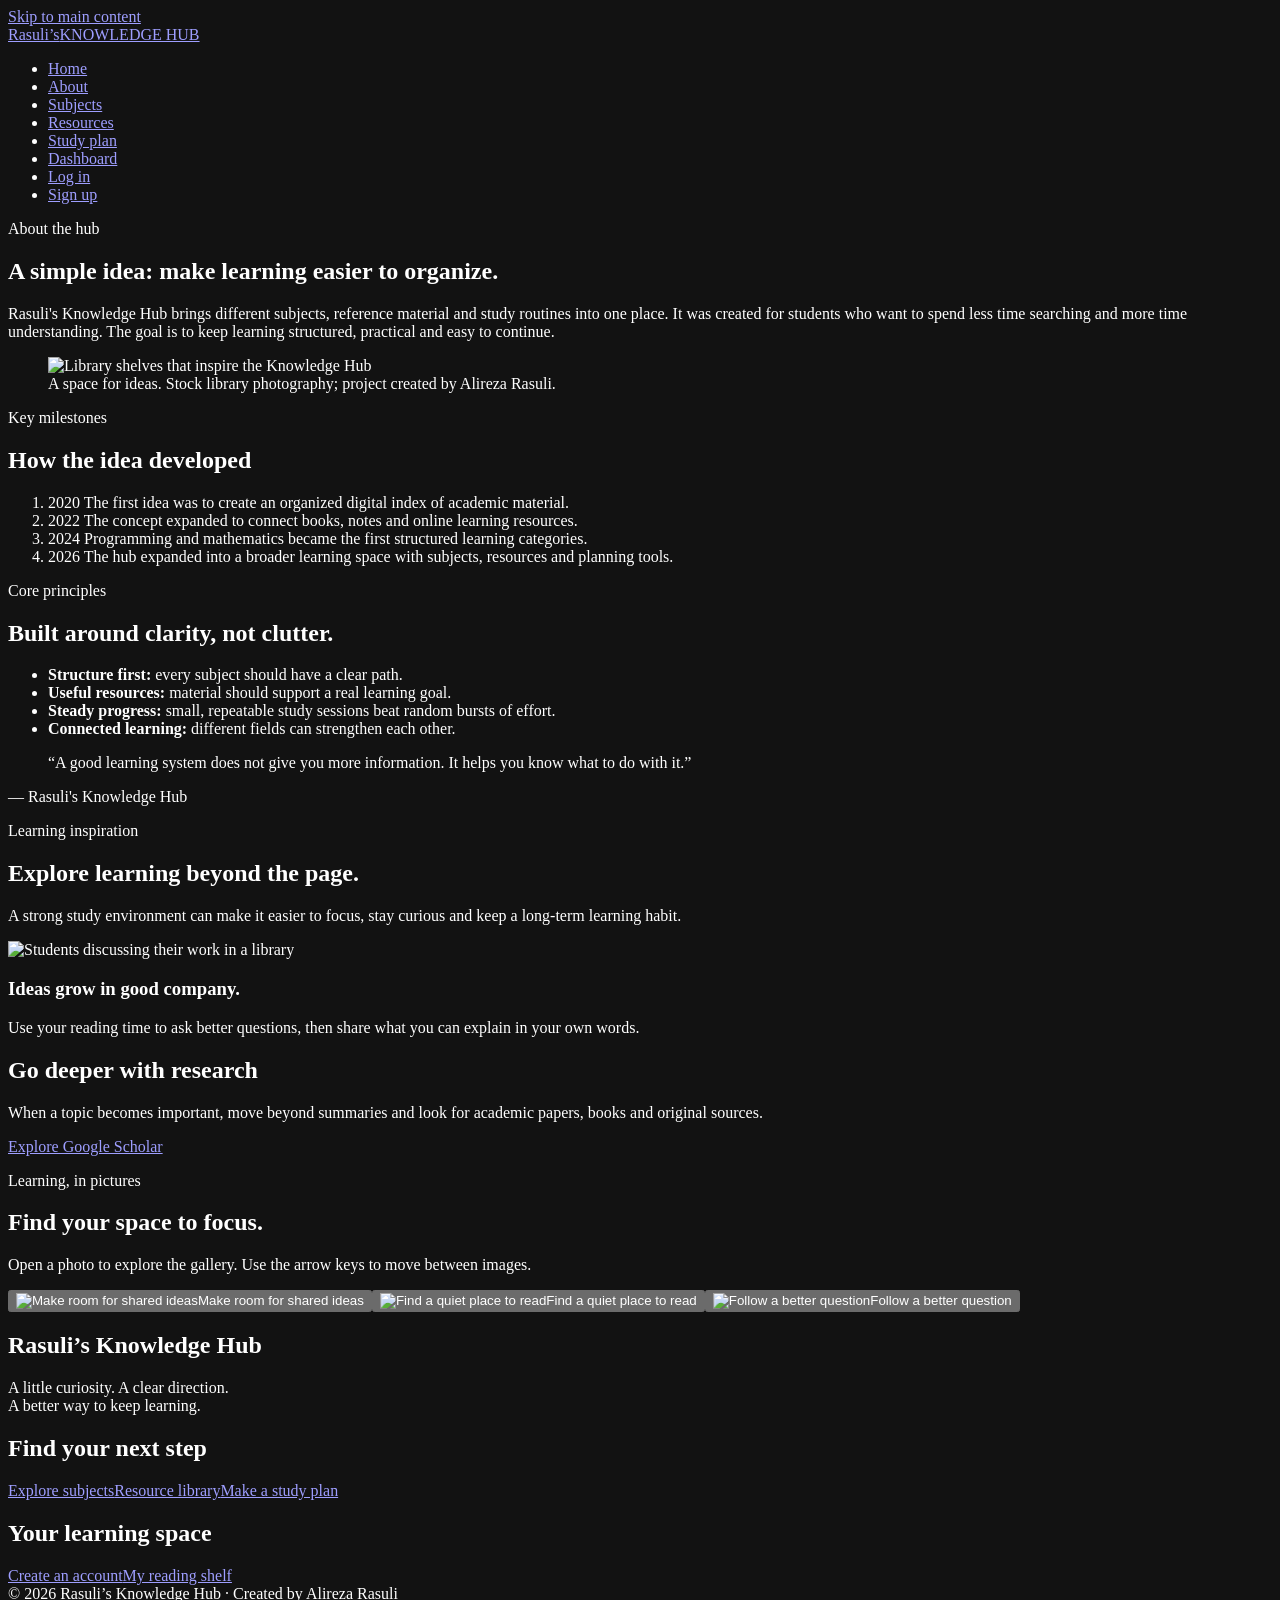
==== about.html @ aab3cb0a "updated for endterm" ====
<!doctype html>

<html lang="en">
  <head>
    <meta charset="utf-8" />
    <meta content="width=device-width, initial-scale=1.0" name="viewport" />
    <meta
      content="Learn the purpose, story and principles behind Rasuli's Knowledge Hub."
      name="description"
    />
    <title>Rasuli's Knowledge Hub | About</title>

    <link href="vendor/bootstrap.min.css" rel="stylesheet" />
    <link href="css/style.css" rel="stylesheet" />
    <link
      id="hub-favicon"
      rel="icon"
      type="image/x-icon"
      href="[data-uri]"
    />
    <link href="css/endterm.css" rel="stylesheet" />
    <meta name="theme-color" content="#090a0b" />
    <meta name="color-scheme" content="dark" />
    <link rel="preconnect" href="https://images.pexels.com" />
    <link rel="preconnect" href="https://images.unsplash.com" />
    <link rel="stylesheet" href="css/midnight.css" />
    <link rel="stylesheet" href="css/motion.css" />
    <link rel="stylesheet" href="css/cinematic.css" />
  </head>
  <body data-page="about">
    <a class="skip-link" href="#main-content"> Skip to main content </a>
    <header class="site-header flat-header">
      <nav class="site-nav flat-nav" aria-label="Main navigation">
        <div class="container">
          <div class="brand-row">
            <a class="navbar-brand" href="index.html"
              ><span class="brand-mark" aria-hidden="true"></span
              ><span class="brand-copy"
                >Rasuli’s<span>KNOWLEDGE HUB</span></span
              ></a
            ><button
              class="flat-signout"
              type="button"
              data-logout
              data-member-only
              hidden
            >
              Sign out
            </button>
          </div>
          <ul class="page-nav" id="mainNav">
            <li><a class="page-nav-link" href="index.html">Home</a></li>
            <li>
              <a
                class="page-nav-link active"
                href="about.html"
                aria-current="page"
                >About</a
              >
            </li>
            <li><a class="page-nav-link" href="subjects.html">Subjects</a></li>
            <li>
              <a class="page-nav-link" href="resources.html">Resources</a>
            </li>
            <li>
              <a class="page-nav-link" href="study-plan.html">Study plan</a>
            </li>
            <li>
              <a class="page-nav-link" href="dashboard.html">Dashboard</a>
            </li>
            <li><a class="page-nav-link" href="login.html">Log in</a></li>
            <li>
              <a class="page-nav-link page-nav-signup" href="contact.html"
                >Sign up</a
              >
            </li>
          </ul>
        </div>
      </nav>
    </header>
    <div class="storage-warning" id="storage-warning" role="status" hidden>
      <div class="container" data-storage-message></div>
    </div>
    <noscript
      ><div class="storage-warning">
        Enable JavaScript to use accounts, filters and the planner. The original
        pages remain available below.
      </div></noscript
    >
    <main class="page-shell" id="main-content">
      <section class="page-hero about-hero">
        <div class="container">
          <p class="eyebrow">About the hub</p>
          <h1>A simple idea: make learning easier to organize.</h1>
          <p>
            Rasuli's Knowledge Hub brings different subjects, reference material
            and study routines into one place. It was created for students who
            want to spend less time searching and more time understanding. The
            goal is to keep learning structured, practical and easy to continue.
          </p>
        </div>
      </section>
      <section class="section-pad">
        <div class="container">
          <div class="row g-5 align-items-start">
            <div class="col-12 col-lg-6">
              <figure class="founder-figure">
                <img
                  alt="Library shelves that inspire the Knowledge Hub"
                  decoding="async"
                  loading="lazy"
                  src="https://images.unsplash.com/photo-1507842217343-583bb7270b66?auto=format&amp;fit=crop&amp;w=1600&amp;q=85"
                />
                <figcaption>
                  A space for ideas. Stock library photography; project created
                  by Alireza Rasuli.
                </figcaption>
              </figure>
            </div>
            <div class="col-12 col-lg-6">
              <p class="eyebrow">Key milestones</p>
              <h2>How the idea developed</h2>
              <ol class="timeline-list">
                <li>
                  <span class="timeline-year"> 2020 </span>
                  <span>
                    The first idea was to create an organized digital index of
                    academic material.
                  </span>
                </li>
                <li>
                  <span class="timeline-year"> 2022 </span>
                  <span>
                    The concept expanded to connect books, notes and online
                    learning resources.
                  </span>
                </li>
                <li>
                  <span class="timeline-year"> 2024 </span>
                  <span>
                    Programming and mathematics became the first structured
                    learning categories.
                  </span>
                </li>
                <li>
                  <span class="timeline-year"> 2026 </span>
                  <span>
                    The hub expanded into a broader learning space with
                    subjects, resources and planning tools.
                  </span>
                </li>
              </ol>
            </div>
          </div>
        </div>
      </section>
      <section class="section-pad-sm">
        <div class="container">
          <div class="row g-4">
            <div class="col-12 col-lg-5">
              <p class="eyebrow">Core principles</p>
              <h2>Built around clarity, not clutter.</h2>
              <ul class="mini-list">
                <li>
                  <strong>Structure first:</strong>
                  every subject should have a clear path.
                </li>
                <li>
                  <strong>Useful resources:</strong>
                  material should support a real learning goal.
                </li>
                <li>
                  <strong>Steady progress:</strong>
                  small, repeatable study sessions beat random bursts of effort.
                </li>
                <li>
                  <strong>Connected learning:</strong>
                  different fields can strengthen each other.
                </li>
              </ul>
            </div>
            <div class="col-12 col-lg-7">
              <blockquote class="quote-panel">
                “A good learning system does not give you more information. It
                helps you know what to do with it.”
              </blockquote>
              <p class="quote-source">— Rasuli's Knowledge Hub</p>
            </div>
          </div>
        </div>
      </section>
      <section class="section-pad">
        <div class="container">
          <div class="row g-4 align-items-start">
            <div class="col-12 col-lg-7">
              <p class="eyebrow">Learning inspiration</p>
              <h2>Explore learning beyond the page.</h2>
              <p class="section-lead">
                A strong study environment can make it easier to focus, stay
                curious and keep a long-term learning habit.
              </p>
              <div class="photo-story">
                <img
                  alt="Students discussing their work in a library"
                  decoding="async"
                  loading="lazy"
                  src="https://images.pexels.com/photos/7777691/pexels-photo-7777691.jpeg?auto=compress&amp;cs=tinysrgb&amp;w=1400"
                />
                <h3>Ideas grow in good company.</h3>
                <p class="muted-text mb-0">
                  Use your reading time to ask better questions, then share what
                  you can explain in your own words.
                </p>
              </div>
            </div>
            <div class="col-12 col-lg-5">
              <article class="surface-card p-4">
                <h2 class="h4">Go deeper with research</h2>
                <p class="muted-text">
                  When a topic becomes important, move beyond summaries and look
                  for academic papers, books and original sources.
                </p>
                <a
                  class="btn btn-outline-mint"
                  href="https://scholar.google.com/"
                  rel="noopener noreferrer"
                  target="_blank"
                >
                  Explore Google Scholar
                </a>
              </article>
            </div>
          </div>
        </div>
      </section>
      <section class="section-pad-sm">
        <div class="container">
          <p class="eyebrow">Learning, in pictures</p>
          <h2>Find your space to focus.</h2>
          <p class="section-lead">
            Open a photo to explore the gallery. Use the arrow keys to move
            between images.
          </p>
          <div class="photo-gallery">
            <button
              aria-label="Enlarge photograph: Make room for shared ideas"
              class="gallery-tile"
              data-gallery-caption="Make room for shared ideas"
              data-gallery-src="https://images.pexels.com/photos/7777691/pexels-photo-7777691.jpeg?auto=compress&amp;cs=tinysrgb&amp;w=1400"
              type="button"
            >
              <img
                alt="Make room for shared ideas"
                decoding="async"
                loading="lazy"
                src="https://images.pexels.com/photos/7777691/pexels-photo-7777691.jpeg?auto=compress&amp;cs=tinysrgb&amp;w=1400"
              /><span>Make room for shared ideas</span></button
            ><button
              aria-label="Enlarge photograph: Find a quiet place to read"
              class="gallery-tile"
              data-gallery-caption="Find a quiet place to read"
              data-gallery-src="https://images.unsplash.com/photo-1507842217343-583bb7270b66?auto=format&amp;fit=crop&amp;w=1600&amp;q=85"
              type="button"
            >
              <img
                alt="Find a quiet place to read"
                decoding="async"
                loading="lazy"
                src="https://images.unsplash.com/photo-1507842217343-583bb7270b66?auto=format&amp;fit=crop&amp;w=1600&amp;q=85"
              /><span>Find a quiet place to read</span></button
            ><button
              aria-label="Enlarge photograph: Follow a better question"
              class="gallery-tile"
              data-gallery-caption="Follow a better question"
              data-gallery-src="https://images.pexels.com/photos/8199762/pexels-photo-8199762.jpeg?auto=compress&amp;cs=tinysrgb&amp;w=1400"
              type="button"
            >
              <img
                alt="Follow a better question"
                decoding="async"
                loading="lazy"
                src="https://images.pexels.com/photos/8199762/pexels-photo-8199762.jpeg?auto=compress&amp;cs=tinysrgb&amp;w=1400"
              /><span>Follow a better question</span>
            </button>
          </div>
          <dialog
            aria-label="Learning environment photo gallery"
            class="gallery-dialog"
            id="gallery-dialog"
          >
            <div class="dialog-close">
              <button class="icon-button" data-close-dialog="" type="button">
                Close gallery ×
              </button>
            </div>
            <figure>
              <img
                alt="Library interior"
                decoding="async"
                loading="lazy"
                src="https://images.unsplash.com/photo-1507842217343-583bb7270b66?auto=format&amp;fit=crop&amp;w=1600&amp;q=85"
              />
              <figcaption></figcaption>
            </figure>
            <div class="gallery-controls">
              <button
                class="btn btn-outline-mint btn-sm"
                data-gallery-prev=""
                type="button"
              >
                ← Previous</button
              ><button
                class="btn btn-outline-mint btn-sm"
                data-gallery-next=""
                type="button"
              >
                Next →
              </button>
            </div>
          </dialog>
        </div>
      </section>
    </main>
    <footer class="site-footer">
      <div class="container footer-grid">
        <div>
          <h2>Rasuli’s Knowledge Hub</h2>
          <p class="muted-text">
            A little curiosity. A clear direction.<br />A better way to keep
            learning.
          </p>
        </div>
        <div>
          <h2 class="h5">Find your next step</h2>
          <div class="footer-links">
            <a href="subjects.html">Explore subjects</a
            ><a href="resources.html">Resource library</a
            ><a href="study-plan.html">Make a study plan</a>
          </div>
        </div>
        <div>
          <h2 class="h5">Your learning space</h2>
          <div class="footer-links">
            <a href="contact.html">Create an account</a
            ><a href="dashboard.html">My reading shelf</a>
          </div>
        </div>
      </div>
      <div class="container footer-bottom">
        <span>© 2026 Rasuli’s Knowledge Hub · Created by Alireza Rasuli</span>
      </div>
    </footer>

    <div
      aria-live="polite"
      class="toast-message"
      id="toast-message"
      role="status"
    ></div>
    <button
      aria-label="Back to top"
      class="back-top"
      data-back-top=""
      hidden=""
      type="button"
    >
      ↑
    </button>
    <script defer="" src="vendor/jquery.min.js"></script>
    <script defer src="js/photos.js"></script>
    <script defer src="js/data.js"></script>
    <script defer="" src="js/store.js"></script>
    <script defer="" src="js/common.js"></script>
    <script defer src="js/table-model.js"></script>
    <script defer src="js/tables.js"></script>
    <script defer src="js/midnight.js"></script>
    <script defer src="js/motion.js"></script>
    <script defer src="js/cinematic.js"></script>
  </body>
</html>
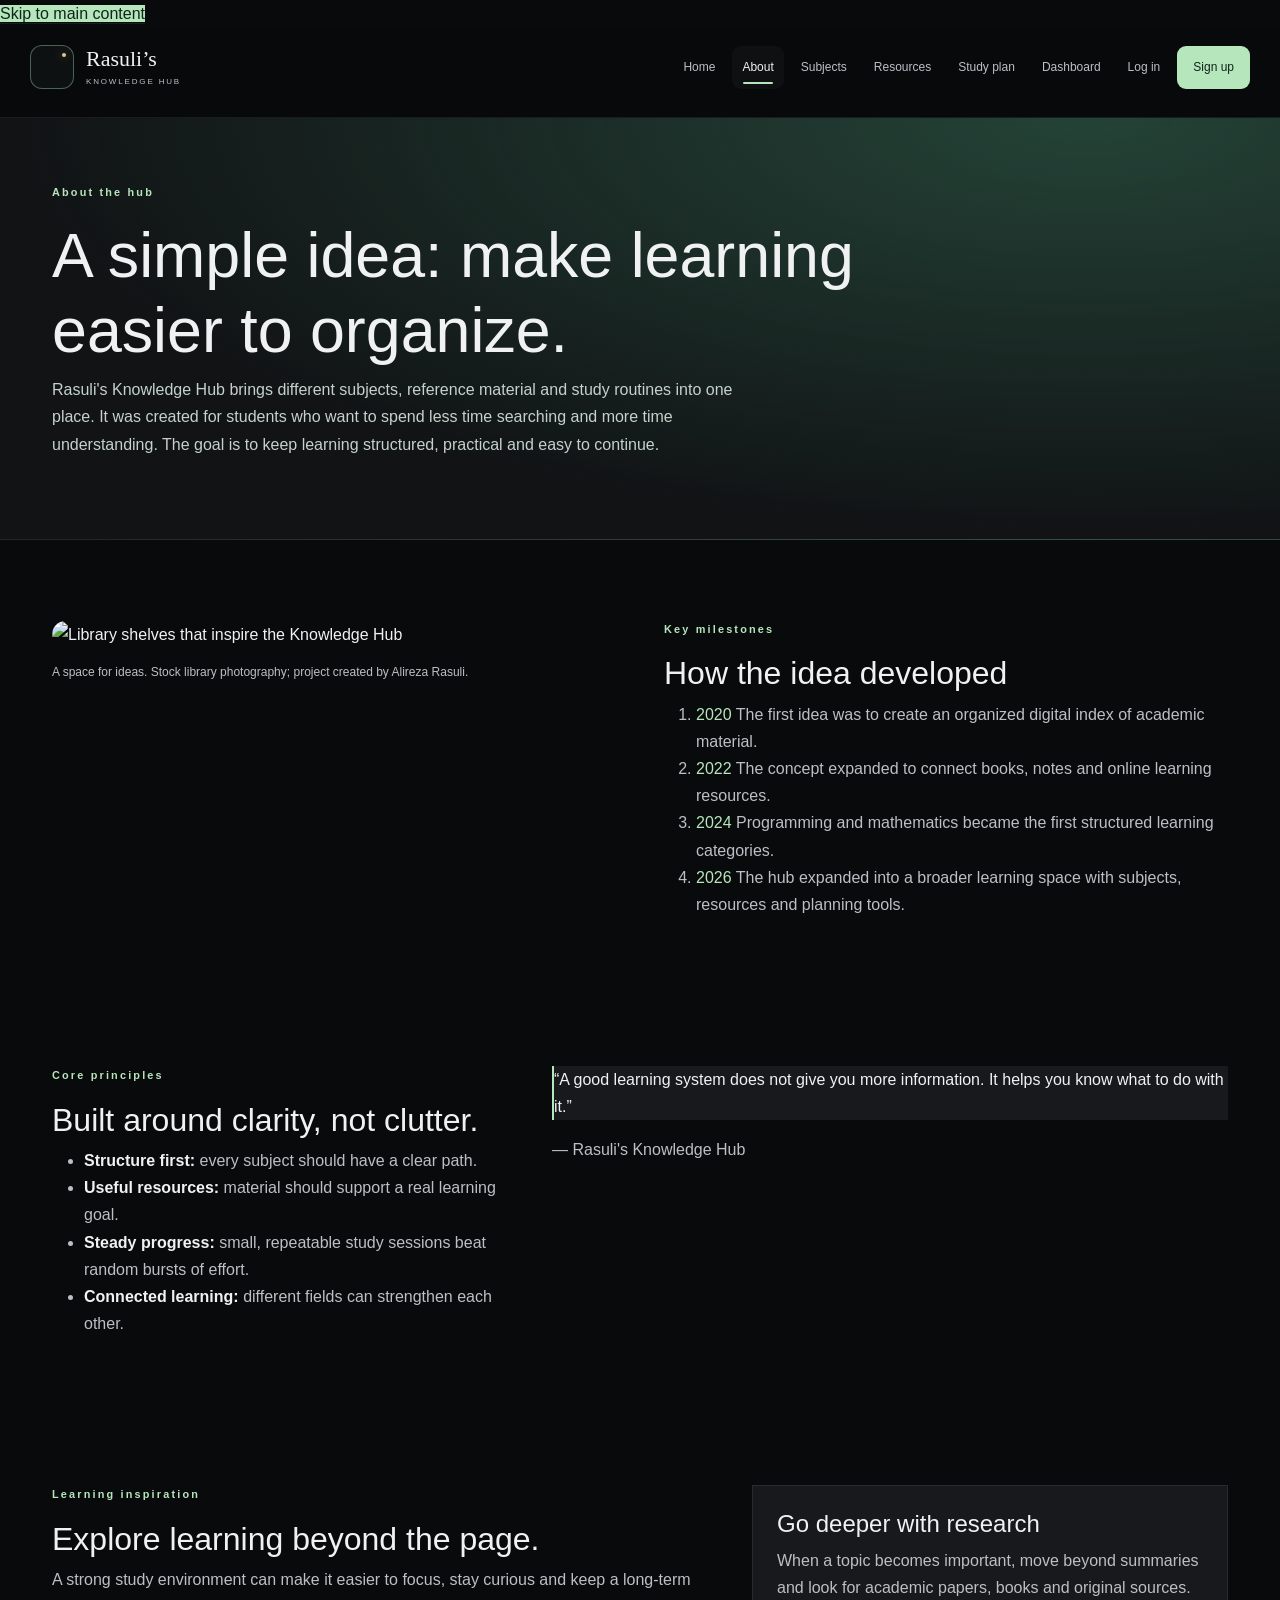
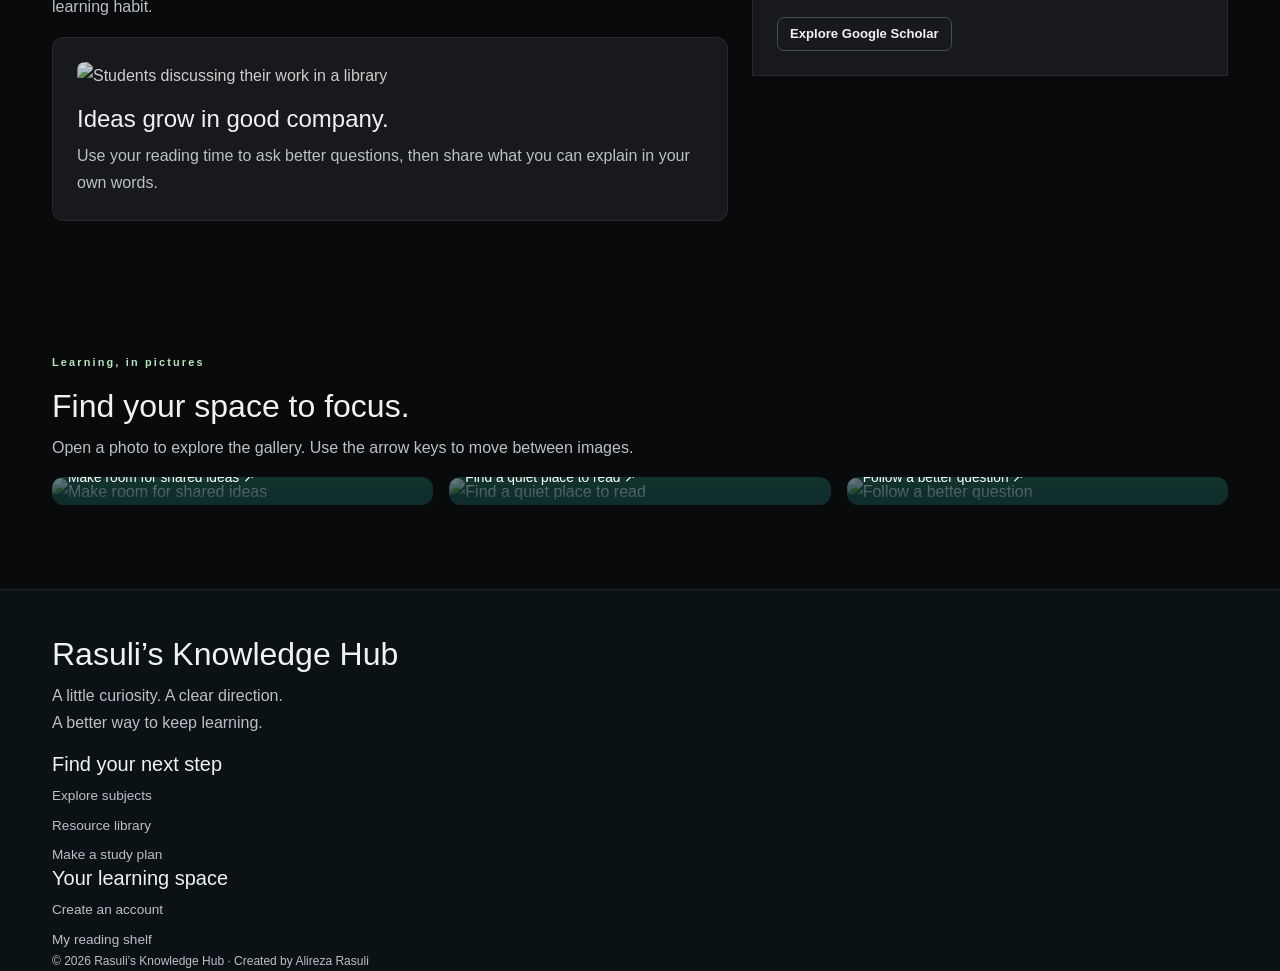
==== commit 98fb1199: "brought some changes" ====
--- a/about.html
+++ b/about.html
@@ -16,7 +16,7 @@
       id="hub-favicon"
       rel="icon"
       type="image/x-icon"
-      href="[data-uri]"
+      href="images/favicon.ico"
     />
     <link href="css/endterm.css" rel="stylesheet" />
     <meta name="theme-color" content="#090a0b" />
--- a/css/endterm.css
+++ b/css/endterm.css
@@ -0,0 +1,1514 @@
+/* Endterm additions. The original page structure and stylesheet remain intact. */
+
+:root {
+  --bg-main: #f5f2e9;
+  --surface: #fffdf7;
+  --surface-light: #e9eee3;
+  --text-main: #173e33;
+  --text-soft: #496358;
+  --mint: #176b5b;
+  --gold: #edc772;
+  --danger: #a32f34;
+  --shadow: 0 18px 50px #12372f14;
+}
+
+body {
+  overflow-x: visible;
+  background: var(--bg-main);
+}
+
+[hidden] {
+  display: none !important;
+}
+
+:focus-visible {
+  outline: 3px solid #ae6e17 !important;
+  outline-offset: 4px !important;
+}
+
+button,
+a,
+input,
+textarea,
+select {
+  touch-action: manipulation;
+}
+
+button {
+  cursor: pointer;
+}
+button:disabled {
+  cursor: not-allowed;
+  opacity: 0.55;
+}
+
+section[id] {
+  scroll-margin-top: 110px;
+}
+.site-header {
+  background: #12372ff5;
+  backdrop-filter: blur(18px);
+  transition: box-shadow 0.25s;
+}
+.site-header.has-scrolled {
+  box-shadow: 0 5px 24px #0002;
+}
+.site-nav {
+  min-height: 82px;
+}
+.navbar-brand {
+  font-size: 1.04rem;
+  max-width: 270px;
+  flex-shrink: 0;
+}
+.navbar-brand .brand-copy {
+  max-width: 195px;
+}
+.brand-mark {
+  border-radius: 12px 4px 12px 4px;
+  flex-shrink: 0;
+}
+.site-nav .nav-link {
+  position: relative;
+  border: 0 !important;
+  font-size: 0.83rem;
+  padding: 0.65rem 0.65rem !important;
+  background: none !important;
+}
+.site-nav .nav-link::after {
+  content: "";
+  position: absolute;
+  left: 0.65rem;
+  right: 0.65rem;
+  bottom: 3px;
+  height: 2px;
+  background: var(--gold);
+  transform: scaleX(0);
+  transform-origin: left;
+  transition: transform 0.25s;
+}
+.site-nav .nav-link:hover::after,
+.site-nav .nav-link.active::after {
+  transform: scaleX(1);
+}
+.site-nav .nav-link.active {
+  color: var(--gold) !important;
+}
+.nav-account {
+  margin-left: 0.5rem;
+  display: flex;
+  align-items: center;
+  gap: 0.4rem;
+}
+.nav-account .btn {
+  min-height: 38px;
+  padding: 0.45rem 0.8rem;
+  font-size: 0.8rem;
+  white-space: nowrap;
+}
+.nav-account .btn-mint {
+  background: var(--gold);
+  color: #173e33;
+  border-color: var(--gold);
+}
+.navbar-toggler-icon {
+  filter: none;
+}
+.btn {
+  transition:
+    transform 0.2s,
+    background-color 0.2s,
+    box-shadow 0.2s;
+}
+.btn:hover {
+  transform: translateY(-2px);
+  box-shadow: 0 5px 15px #143b2d1a;
+}
+.btn-mint {
+  background: #176b5b;
+  color: #fff;
+  border: 1px solid #176b5b;
+}
+.btn-mint:hover {
+  background: #104f43;
+  color: #fff;
+}
+.btn-outline-mint {
+  border: 1px solid #176b5b;
+  color: #176b5b;
+  background: transparent;
+}
+.btn-outline-mint:hover {
+  background: #e3ece4;
+  color: #12372f;
+}
+.btn-soft-danger {
+  background: #faeded;
+  border: 1px solid #e8c2c2;
+  color: var(--danger);
+}
+.btn-sm {
+  min-height: 38px;
+  padding: 0.4rem 0.75rem;
+}
+.text-link {
+  font-weight: 700;
+  color: #176b5b;
+  text-underline-offset: 4px;
+}
+.section-pad {
+  padding: 5rem 0;
+}
+.section-pad-sm {
+  padding: 3.6rem 0;
+}
+.hero-section {
+  padding: 4.8rem 0 4rem;
+  background:
+    linear-gradient(100deg, #edf0e4ee, #edf0e4f7),
+    url("https://images.unsplash.com/photo-1507842217343-583bb7270b66?auto=format&fit=crop&w=1600&q=85")
+      center/cover;
+  border-bottom: 0;
+}
+.hero-section h1 {
+  font-size: clamp(2.8rem, 4.7vw, 4.6rem);
+  line-height: 1.04;
+  max-width: 600px;
+}
+.hero-copy {
+  font-size: 1rem;
+}
+.hero-actions {
+  gap: 0.7rem;
+}
+.stat-strip {
+  border-top: 1px solid #12372f22;
+  margin-top: 2rem;
+  padding-top: 1.3rem;
+}
+.stat-pill {
+  background: transparent !important;
+  border: 0 !important;
+  box-shadow: none !important;
+  padding: 0 0.8rem 0 0 !important;
+}
+.stat-pill strong {
+  font-family: Georgia, serif;
+  font-size: 2rem;
+}
+.stat-pill span {
+  font-size: 0.78rem;
+}
+.knowledge-orbit {
+  min-height: 510px;
+  display: flex;
+  align-items: flex-end;
+  padding: 1.3rem;
+  border-radius: 130px 16px 16px 16px;
+  background:
+    linear-gradient(0deg, #102f2ed9, transparent 75%),
+    url("https://images.pexels.com/photos/7777691/pexels-photo-7777691.jpeg?auto=compress&cs=tinysrgb&w=1400")
+      center/cover;
+  box-shadow: var(--shadow);
+  position: relative;
+}
+.photo-caption {
+  position: absolute;
+  top: 26px;
+  right: 20px;
+  background: #fff8e9ed;
+  padding: 0.65rem 1rem;
+  color: #173e33;
+  border-radius: 4px;
+  font-size: 0.75rem;
+  letter-spacing: 0.04em;
+  box-shadow: 0 3px 20px #0002;
+}
+.orbit-grid {
+  width: 100%;
+  gap: 0.5rem;
+  grid-template-columns: repeat(3, minmax(0, 1fr));
+}
+.orbit-node,
+.orbit-core {
+  min-height: 66px;
+  padding: 0.6rem 0.25rem;
+  border-radius: 8px;
+  text-decoration: none;
+  font-size: 0.72rem;
+  box-shadow: none;
+}
+.orbit-node {
+  background: #ffffffe8;
+  backdrop-filter: blur(8px);
+  border-color: transparent;
+}
+.orbit-core {
+  font-size: 1rem;
+}
+.orbit-label {
+  font-size: 0.6rem;
+}
+.page-hero {
+  padding: 4.8rem 0 3.6rem;
+  background:
+    linear-gradient(90deg, #12372ff0 0%, #12372fcc 52%, #12372f45),
+    var(
+        --hero-image,
+        url("https://images.unsplash.com/photo-1507842217343-583bb7270b66?auto=format&fit=crop&w=1600&q=85")
+      )
+      center/cover;
+  border-bottom: 3px solid var(--gold);
+  color: #fff;
+}
+.page-hero h1 {
+  color: #fff;
+  font-size: clamp(2.4rem, 4.7vw, 4.2rem);
+  max-width: 850px;
+}
+.page-hero p {
+  color: #eef2e9;
+  max-width: 700px;
+}
+.page-hero .eyebrow {
+  color: var(--gold);
+}
+.page-hero .eyebrow::before {
+  background: var(--gold);
+}
+.page-hero .section-lead {
+  color: #e4eae2;
+}
+.page-hero .btn-outline-mint {
+  color: #fff;
+  border-color: #fff8;
+}
+.feature-card {
+  overflow: hidden;
+  box-shadow: none;
+}
+.feature-photo {
+  width: calc(100% + 3rem);
+  max-width: none;
+  margin: -1.5rem -1.5rem 1.5rem;
+  height: 175px;
+  object-fit: cover;
+}
+.feature-number {
+  font-size: 0.75rem;
+  background: #e5ecdf;
+  color: #176b5b;
+}
+.image-panel img {
+  height: 420px;
+  min-height: 0;
+}
+.surface-card {
+  background: #fffdf7;
+  border: 1px solid #dce2d5;
+}
+.manual-pathways {
+  padding: 3.5rem 0 4.5rem;
+}
+.pathway-card {
+  background: #fffdf7;
+  padding: 0;
+  overflow: hidden;
+}
+.pathway-photo {
+  width: 100%;
+  height: 180px;
+  object-fit: cover;
+  transition: transform 0.5s;
+}
+.pathway-card:hover .pathway-photo {
+  transform: scale(1.035);
+}
+.pathway-body {
+  padding: 1.4rem;
+}
+.pathway-icon {
+  width: 30px;
+  height: 30px;
+  font-size: 0.7rem;
+  margin-bottom: 0.75rem;
+}
+.pathway-footer {
+  margin-top: 1.2rem;
+  display: flex;
+  gap: 0.65rem;
+  flex-wrap: wrap;
+}
+.pathway-footer .btn {
+  font-size: 0.78rem;
+  padding: 0.5rem 0.7rem;
+  min-height: 40px;
+}
+.pathway-steps {
+  padding-top: 1rem;
+  font-size: 0.88rem;
+}
+.pathway-steps ol {
+  padding-left: 1.2rem;
+  margin: 0;
+}
+.pathway-steps li + li {
+  margin-top: 0.5rem;
+}
+.subject-search-row {
+  margin: 1.5rem 0;
+  display: flex;
+  gap: 1rem;
+  align-items: end;
+  flex-wrap: wrap;
+}
+.subject-search-row label {
+  color: #eef3e7;
+}
+.subject-search-row .form-field {
+  flex: 1;
+  max-width: 540px;
+}
+.subject-search-row .form-control {
+  background: #fffdf7;
+}
+.section-heading-row {
+  display: flex;
+  justify-content: space-between;
+  align-items: end;
+  gap: 1.5rem;
+  margin-bottom: 1.75rem;
+}
+.section-heading-row h2 {
+  margin-bottom: 0.25rem;
+}
+.section-heading-row p {
+  margin-bottom: 0;
+}
+.section-heading-row .text-link {
+  white-space: nowrap;
+}
+.resource-toolbar {
+  padding: 1.5rem;
+  background: #fffdf7;
+  border: 1px solid #d7dfd1;
+  border-radius: 16px;
+  margin-bottom: 1.4rem;
+}
+.filter-grid {
+  display: grid;
+  grid-template-columns: 2fr 1fr 1fr 1fr;
+  gap: 1rem;
+}
+.form-field label,
+.filter-grid label {
+  font-size: 0.85rem;
+  font-weight: 700;
+}
+.form-control,
+.form-select {
+  border: 1px solid #bac9bc;
+  border-radius: 9px;
+  background: #fffefb;
+  color: #173e33;
+  min-height: 46px;
+  box-shadow: none;
+  max-width: 100%;
+  font-size: 0.95rem;
+}
+.form-control:focus,
+.form-select:focus {
+  border-color: #176b5b;
+  box-shadow: 0 0 0 3px #176b5b1a;
+  background: #fffefb;
+  color: #173e33;
+}
+.filter-bottom {
+  display: flex;
+  align-items: center;
+  justify-content: space-between;
+  flex-wrap: wrap;
+  gap: 1rem;
+  padding-top: 1.1rem;
+}
+.filter-bottom label {
+  display: flex;
+  align-items: center;
+  gap: 0.55rem;
+}
+.filter-summary {
+  display: flex;
+  justify-content: space-between;
+  flex-wrap: wrap;
+  gap: 0.5rem;
+  margin: 1.3rem 0;
+  color: #496358;
+  font-size: 0.86rem;
+}
+.resource-grid {
+  display: grid;
+  grid-template-columns: repeat(3, minmax(0, 1fr));
+  gap: 1.4rem;
+}
+.library-card {
+  background: #fffdf7;
+  border: 1px solid #dce2d5;
+  border-radius: 15px;
+  overflow: hidden;
+  display: flex;
+  flex-direction: column;
+  transition:
+    transform 0.25s,
+    box-shadow 0.25s;
+}
+.library-card:hover {
+  transform: translateY(-5px);
+  box-shadow: var(--shadow);
+}
+.resource-photo {
+  width: 100%;
+  height: 180px;
+  object-fit: cover;
+}
+.library-card-body {
+  padding: 1.3rem;
+  display: flex;
+  flex-direction: column;
+  flex: 1;
+}
+.card-meta {
+  display: flex;
+  align-items: center;
+  justify-content: space-between;
+  gap: 0.5rem;
+  margin-bottom: 1rem;
+  flex-wrap: wrap;
+}
+.pill {
+  font-size: 0.63rem;
+  letter-spacing: 0.04em;
+  font-weight: 800;
+  text-transform: uppercase;
+  background: #e8eee2;
+  color: #176b5b;
+  border-radius: 5px;
+  padding: 0.3rem 0.45rem;
+}
+.reading-time {
+  font-size: 0.7rem;
+  color: #496358;
+}
+.library-card h3 {
+  font-size: 1.55rem;
+  line-height: 1.15;
+  letter-spacing: -0.025em;
+  margin-bottom: 0.45rem;
+}
+.resource-author {
+  font-size: 0.78rem;
+  color: #496358;
+  line-height: 1.5;
+  min-height: 1.5em;
+}
+.library-card .muted-text {
+  font-size: 0.87rem;
+  line-height: 1.65;
+}
+.resource-labels {
+  display: flex;
+  gap: 0.6rem;
+  color: #496358;
+  font-size: 0.72rem;
+  margin-top: auto;
+  padding-bottom: 1rem;
+}
+.resource-labels span + span::before {
+  content: "·";
+  padding-right: 0.6rem;
+}
+.card-actions {
+  border-top: 1px solid #dce2d5;
+  display: flex;
+  align-items: center;
+  justify-content: space-between;
+  gap: 0.6rem;
+  padding-top: 1rem;
+  font-size: 0.8rem;
+}
+.save-button {
+  background: none;
+  border: 1px solid #b3c4b7;
+  border-radius: 7px;
+  padding: 0.4rem 0.65rem;
+  color: #176b5b;
+  min-height: 38px;
+  font-weight: 700;
+}
+.save-button[aria-pressed="true"] {
+  background: #e5eddf;
+}
+.save-button:hover {
+  background: #dce9db;
+}
+.empty-state {
+  padding: 3rem 1.5rem;
+  border: 1px dashed #afc2b3;
+  border-radius: 14px;
+  text-align: center;
+  background: #f0f2e7;
+}
+.empty-state p {
+  max-width: 500px;
+  margin-inline: auto;
+  color: #496358;
+}
+.empty-state h3 {
+  font-size: 1.65rem;
+}
+.knowledge-table {
+  min-width: 610px;
+}
+.knowledge-table td {
+  font-size: 0.84rem;
+  overflow-wrap: anywhere;
+}
+.knowledge-table caption {
+  color: #496358;
+  padding: 0.85rem;
+}
+.knowledge-table thead th {
+  background: #173e33;
+  color: #fff;
+}
+.faq-toggle {
+  width: 100%;
+  border: 0;
+  background: #fffdf7;
+  padding: 1.3rem;
+  display: flex;
+  align-items: center;
+  justify-content: space-between;
+  text-align: left;
+  color: #173e33;
+  font-weight: 700;
+}
+.faq-toggle::after {
+  content: "+";
+  font:
+    1.5rem Georgia,
+    serif;
+  flex-shrink: 0;
+}
+.faq-toggle[aria-expanded="true"]::after {
+  content: "−";
+}
+.faq-panel {
+  padding: 0 1.3rem 1.3rem;
+  color: #496358;
+  background: #fffdf7;
+}
+.faq-item {
+  border: 1px solid #dce2d5;
+  border-radius: 10px;
+  overflow: hidden;
+  margin-bottom: 0.75rem;
+}
+.faq-item h3 {
+  margin: 0;
+  font-family: inherit;
+  font-size: 0.95rem;
+}
+.photo-gallery {
+  display: grid;
+  grid-template-columns: repeat(3, 1fr);
+  gap: 1rem;
+}
+.gallery-tile {
+  position: relative;
+  overflow: hidden;
+  border-radius: 12px;
+  border: 0;
+  padding: 0;
+  background: #173e33;
+  text-align: left;
+  color: #fff;
+}
+.gallery-tile img {
+  width: 100%;
+  height: 220px;
+  object-fit: cover;
+  transition: transform 0.4s;
+  opacity: 0.85;
+}
+.gallery-tile:hover img {
+  transform: scale(1.05);
+}
+.gallery-tile span {
+  position: absolute;
+  bottom: 0;
+  left: 0;
+  right: 0;
+  padding: 2rem 1rem 1rem;
+  background: linear-gradient(transparent, #0d2929d9);
+  font-size: 0.86rem;
+}
+.gallery-tile span::after {
+  content: " ↗";
+}
+.gallery-dialog {
+  max-width: min(1000px, 94vw);
+  padding: 1rem;
+  background: #fffdf7;
+}
+.gallery-dialog img {
+  max-height: 68vh;
+  width: 100%;
+  object-fit: contain;
+  background: #12372f;
+}
+.gallery-dialog figcaption {
+  padding: 0.75rem 0;
+  color: #496358;
+  font-size: 0.85rem;
+}
+.gallery-controls {
+  display: flex;
+  gap: 0.5rem;
+  justify-content: space-between;
+}
+.gallery-dialog figure {
+  margin: 0;
+}
+.membership-layout {
+  border: 1px solid #dce2d5;
+  background: #fffdf7;
+}
+.membership-intro {
+  background:
+    linear-gradient(0deg, #12372ffa 15%, #12372fd9 70%, #12372f8a),
+    url("https://images.pexels.com/photos/8199762/pexels-photo-8199762.jpeg?auto=compress&cs=tinysrgb&w=1400")
+      center/cover;
+  --text-main: #fff;
+  --text-soft: #e6eee2;
+  --mint: #edc772;
+}
+.membership-intro h1,
+.membership-benefits strong {
+  color: #fff;
+}
+.membership-intro::after {
+  display: none;
+}
+.membership-intro .benefit-icon {
+  background: #edc772;
+  color: #173e33;
+}
+.membership-kicker {
+  color: #edc772;
+}
+.membership-intro .membership-note {
+  color: #edf1e7;
+}
+.membership-benefits li {
+  background: #ffffff09;
+  border-color: #ffffff1f;
+}
+.membership-form-card {
+  padding: 2.5rem;
+}
+.membership-submit {
+  align-items: start;
+}
+.membership-form-grid {
+  gap: 1.1rem;
+}
+.form-field {
+  min-width: 0;
+}
+.full {
+  grid-column: 1/-1;
+}
+.password-tools {
+  display: flex;
+  justify-content: flex-end;
+}
+.password-toggle {
+  padding: 0.3rem 0;
+  background: none;
+  border: 0;
+  color: #176b5b;
+  text-decoration: underline;
+  font-size: 0.78rem;
+  min-height: 32px;
+}
+.field-error {
+  display: block;
+  font-size: 0.78rem;
+  color: #a32f34;
+  line-height: 1.45;
+  margin-top: 0.3rem;
+}
+.field-error:empty {
+  display: none;
+}
+.form-control.is-invalid {
+  border-color: #a32f34;
+  background-image: none;
+}
+.form-status {
+  display: none;
+  padding: 1rem 1.15rem;
+  border-radius: 9px;
+  margin-top: 1rem;
+  font-size: 0.9rem;
+}
+.status-success {
+  background: #e2efdf;
+  border: 1px solid #9fb79d;
+  color: #1d522e;
+}
+.status-error {
+  background: #fae8e6;
+  border: 1px solid #ddaaa8;
+  color: #82272d;
+}
+.field-hint,
+.demo-note {
+  font-size: 0.78rem;
+  color: #567064;
+  line-height: 1.6;
+}
+.form-label {
+  font-weight: 700;
+  font-size: 0.85rem;
+}
+.counter {
+  text-align: right;
+  font-size: 0.75rem;
+  color: #567064;
+}
+.account-note {
+  padding: 1rem;
+  background: #f3efdf;
+  border-left: 3px solid #d3b76b;
+  font-size: 0.85rem;
+  margin-bottom: 1.5rem;
+  color: #496358;
+}
+.auth-layout {
+  display: grid;
+  grid-template-columns: 1fr 1fr;
+  max-width: 1050px;
+  margin: auto;
+  border: 1px solid #dce2d5;
+  border-radius: 20px;
+  overflow: hidden;
+  background: #fffdf7;
+  box-shadow: var(--shadow);
+}
+.auth-photo {
+  padding: 3rem;
+  display: flex;
+  flex-direction: column;
+  justify-content: end;
+  min-height: 620px;
+  background:
+    linear-gradient(0deg, #12372fec, transparent),
+    url("https://images.pexels.com/photos/7777691/pexels-photo-7777691.jpeg?auto=compress&cs=tinysrgb&w=1400")
+      center/cover;
+  color: #fff;
+}
+.auth-photo h2 {
+  color: #fff;
+  font-size: 3rem;
+}
+.auth-photo p {
+  color: #eef3e7;
+}
+.auth-form-panel {
+  padding: 2.5rem;
+}
+.auth-form-panel h1,
+.welcome-content h2 {
+  font-size: 2.6rem;
+  line-height: 1.1;
+}
+.js-login-form .form-field {
+  margin-bottom: 1.1rem;
+}
+.demo-account-box {
+  margin-top: 1.25rem;
+  padding: 1rem;
+  background: #edf1e6;
+  border-radius: 10px;
+  font-size: 0.78rem;
+}
+.demo-account-box summary {
+  cursor: pointer;
+  font-weight: 700;
+}
+.demo-buttons {
+  display: flex;
+  gap: 0.5rem;
+  margin-top: 0.8rem;
+}
+.demo-buttons button {
+  flex: 1;
+}
+.demo-credentials {
+  margin-top: 0.8rem;
+  overflow-wrap: anywhere;
+}
+.demo-credentials code {
+  color: #176b5b;
+}
+.auth-footer {
+  padding-top: 1rem;
+  font-size: 0.85rem;
+}
+dialog {
+  border: 1px solid #dce2d5;
+  border-radius: 18px;
+  color: #173e33;
+  max-height: 90vh;
+  overflow: auto;
+}
+dialog::backdrop {
+  background: #0b2929b8;
+  backdrop-filter: blur(5px);
+}
+.welcome-dialog {
+  width: min(930px, 94vw);
+  padding: 0;
+  background: #fffdf7;
+}
+.welcome-layout {
+  display: grid;
+  grid-template-columns: 0.8fr 1fr;
+}
+.welcome-photo {
+  background:
+    linear-gradient(0deg, #12372ff0, transparent),
+    url("https://images.unsplash.com/photo-1507842217343-583bb7270b66?auto=format&fit=crop&w=1600&q=85")
+      center/cover;
+  min-height: 500px;
+  display: flex;
+  align-items: end;
+  padding: 2rem;
+}
+.welcome-photo p {
+  font:
+    2.5rem/1.08 Georgia,
+    serif;
+  color: #fff;
+}
+.welcome-content {
+  padding: 2rem;
+}
+.dialog-close {
+  display: flex;
+  justify-content: flex-end;
+  margin-bottom: 1rem;
+}
+.icon-button {
+  border: 1px solid #b9c9bc;
+  color: #176b5b;
+  background: transparent;
+  border-radius: 7px;
+  padding: 0.4rem 0.65rem;
+  font-size: 0.78rem;
+  min-height: 38px;
+}
+.icon-button:hover {
+  background: #e3ecdf;
+}
+.planner-layout {
+  display: grid;
+  grid-template-columns: 1.5fr 1fr;
+  gap: 1.5rem;
+  align-items: start;
+}
+.planner-panel,
+.focus-panel {
+  padding: 2rem;
+  border: 1px solid #dce2d5;
+  background: #fffdf7;
+  border-radius: 16px;
+}
+.planner-panel h3,
+.focus-panel h3 {
+  font-size: 1.8rem;
+}
+.planner-grid {
+  display: grid;
+  grid-template-columns: 1fr 1fr;
+  gap: 1rem;
+}
+.planner-grid label {
+  display: block;
+  margin-bottom: 0.4rem;
+}
+.plan-stats {
+  display: grid;
+  grid-template-columns: repeat(3, 1fr);
+  gap: 1rem;
+  margin: 1.5rem 0;
+}
+.plan-stat {
+  padding: 1.25rem;
+  background: #fffdf7;
+  border: 1px solid #dce2d5;
+  border-radius: 12px;
+}
+.plan-stat strong {
+  display: block;
+  font:
+    2.3rem Georgia,
+    serif;
+  color: #176b5b;
+}
+.plan-stat span {
+  font-size: 0.78rem;
+  color: #496358;
+}
+.focus-panel {
+  background: #173e33;
+  color: #fff;
+  position: sticky;
+  top: 108px;
+}
+.focus-panel h3 {
+  color: #fff;
+}
+.focus-panel .eyebrow {
+  color: var(--gold);
+}
+.focus-panel .eyebrow::before {
+  background: var(--gold);
+}
+.focus-panel .form-select {
+  background: #234d40;
+  color: #fff;
+  border-color: #719486;
+}
+.timer-ring {
+  --progress: 0%;
+  width: 225px;
+  height: 225px;
+  max-width: 100%;
+  margin: 1.7rem auto;
+  border-radius: 50%;
+  padding: 7px;
+  background: conic-gradient(var(--gold) var(--progress), #ffffff22 0);
+  display: grid;
+  place-items: center;
+}
+.timer-face {
+  width: 100%;
+  height: 100%;
+  border-radius: 50%;
+  background: #173e33;
+  display: flex;
+  flex-direction: column;
+  align-items: center;
+  justify-content: center;
+}
+.timer-face strong {
+  font:
+    3.3rem Georgia,
+    serif;
+  letter-spacing: -0.04em;
+}
+.timer-face span {
+  font-size: 0.7rem;
+  letter-spacing: 0.15em;
+  text-transform: uppercase;
+  color: #cfddcf;
+}
+.timer-actions {
+  display: flex;
+  gap: 0.65rem;
+  justify-content: center;
+}
+.focus-panel .btn-mint {
+  background: #edc772;
+  color: #173e33;
+  border-color: #edc772;
+}
+.focus-panel .btn-outline-mint {
+  color: #fff;
+  border-color: #ffffff6b;
+}
+.focus-panel .btn-outline-mint:hover {
+  background: #ffffff15;
+}
+.timer-note {
+  font-size: 0.8rem;
+  color: #d7e3d7;
+  text-align: center;
+  min-height: 3rem;
+  margin: 1rem 0 0;
+}
+.task-list {
+  padding: 0;
+  list-style: none;
+  display: grid;
+  gap: 0.7rem;
+}
+.task-item {
+  display: flex;
+  align-items: center;
+  gap: 1rem;
+  padding: 1rem;
+  background: #fffdf7;
+  border: 1px solid #dce2d5;
+  border-radius: 10px;
+}
+.task-copy {
+  min-width: 0;
+  flex: 1;
+  overflow-wrap: anywhere;
+}
+.task-copy strong,
+.task-copy span {
+  display: block;
+}
+.task-copy span {
+  font-size: 0.76rem;
+}
+.task-done strong {
+  text-decoration: line-through;
+  opacity: 0.7;
+}
+.task-check .form-check-input {
+  width: 1.2rem;
+  height: 1.2rem;
+  margin: 0;
+}
+.form-check-input:checked {
+  background-color: #176b5b;
+  border-color: #176b5b;
+}
+progress {
+  width: 100%;
+  height: 9px;
+  accent-color: #176b5b;
+  display: block;
+  margin: 0.5rem 0 1.3rem;
+}
+progress::-webkit-progress-bar {
+  background: #dce4d5;
+  border-radius: 8px;
+}
+progress::-webkit-progress-value {
+  background: #176b5b;
+  border-radius: 8px;
+}
+.dashboard-banner {
+  background:
+    linear-gradient(90deg, #173e33ed, #173e3370),
+    url("https://images.pexels.com/photos/8199762/pexels-photo-8199762.jpeg?auto=compress&cs=tinysrgb&w=1400")
+      center/cover;
+  border-radius: 16px;
+  padding: 2.5rem;
+  color: #fff;
+}
+.dashboard-banner h2 {
+  color: #fff;
+}
+.dashboard-banner p {
+  color: #e4eddf;
+}
+.dashboard-banner .btn {
+  background: #edc772;
+  color: #173e33;
+  border-color: #edc772;
+}
+.delete-dialog {
+  padding: 2rem;
+  width: min(460px, 94vw);
+}
+.toast-message {
+  display: none;
+  position: fixed;
+  bottom: 1.5rem;
+  left: 50%;
+  transform: translateX(-50%);
+  z-index: 1100;
+  max-width: min(520px, 90vw);
+  padding: 1rem 1.5rem;
+  border: 1px solid #c8d5c0;
+  border-radius: 12px;
+  color: #fff;
+  background: #173e33;
+  box-shadow: 0 12px 40px #0002;
+  font-size: 0.85rem;
+}
+.back-top {
+  position: fixed;
+  bottom: 1.5rem;
+  right: 1.5rem;
+  z-index: 100;
+  background: #edc772;
+  color: #173e33;
+  border: 1px solid #b49d5e;
+  border-radius: 50%;
+  width: 44px;
+  height: 44px;
+  font-size: 1.3rem;
+}
+.site-footer {
+  background: #12372f;
+  margin-top: 2rem;
+}
+.footer-grid {
+  grid-template-columns: 1.2fr 0.8fr 1fr;
+  gap: 2rem;
+}
+.footer-links {
+  display: flex;
+  flex-direction: column;
+  gap: 0.4rem;
+  font-size: 0.85rem;
+}
+.footer-links a {
+  color: #dfead9;
+  text-decoration: none;
+}
+.footer-links a:hover {
+  text-decoration: underline;
+}
+.footer-bottom {
+  display: flex;
+  justify-content: space-between;
+  flex-wrap: wrap;
+  gap: 0.75rem;
+  font-size: 0.75rem;
+}
+.storage-warning {
+  padding: 0.8rem;
+  background: #fff0ca;
+  color: #533c00;
+  text-align: center;
+  font-size: 0.85rem;
+}
+.about-hero .founder-figure img {
+  max-height: 350px;
+  width: 100%;
+  object-fit: cover;
+  object-position: top;
+  border-radius: 12px;
+}
+.about-hero figcaption {
+  color: #edf2e5;
+}
+.photo-story {
+  padding: 1.5rem;
+  background: #fffdf7;
+  border: 1px solid #dce2d5;
+  border-radius: 12px;
+}
+.photo-story img {
+  width: 100%;
+  height: 275px;
+  object-fit: cover;
+  border-radius: 8px;
+  margin-bottom: 1rem;
+}
+.photo-story h3 {
+  font-size: 1.5rem;
+}
+
+@media (min-width: 992px) and (max-width: 1200px) {
+  .navbar-brand {
+    max-width: 220px;
+    font-size: 0.94rem;
+  }
+  .navbar-brand .brand-copy {
+    max-width: 145px;
+  }
+  .site-nav .nav-link {
+    font-size: 0.77rem;
+    padding: 0.55rem 0.45rem !important;
+  }
+  .nav-account {
+    margin-left: 0.2rem;
+  }
+  .nav-account .btn {
+    font-size: 0.73rem;
+    padding: 0.45rem 0.6rem;
+  }
+}
+
+@media (max-width: 991.98px) {
+  .site-nav {
+    min-height: 72px;
+  }
+  .nav-account {
+    margin: 0.6rem 0;
+    flex-wrap: wrap;
+  }
+  .navbar-brand {
+    max-width: calc(100% - 70px);
+  }
+  .navbar-brand .brand-copy {
+    max-width: none;
+  }
+  .hero-section {
+    padding: 2.8rem 0;
+  }
+  .knowledge-orbit {
+    min-height: 480px;
+  }
+  .hero-section .order-lg-1 {
+    max-width: 650px;
+    margin: auto;
+  }
+  .filter-grid {
+    grid-template-columns: 1fr 1fr;
+  }
+  .resource-grid {
+    grid-template-columns: repeat(2, minmax(0, 1fr));
+  }
+  .planner-layout {
+    grid-template-columns: 1fr;
+  }
+  .focus-panel {
+    position: static;
+  }
+  .auth-photo {
+    padding: 2rem;
+  }
+  .auth-form-panel {
+    padding: 2rem;
+  }
+}
+
+@media (max-width: 767.98px) {
+  h1 {
+    overflow-wrap: break-word;
+  }
+  .container,
+  .manual-shell {
+    width: calc(100% - 2rem);
+  }
+  .section-pad {
+    padding: 3rem 0;
+  }
+  .section-pad-sm {
+    padding: 2.6rem 0;
+  }
+  .page-hero {
+    padding: 3rem 0;
+  }
+  .page-hero h1 {
+    font-size: 2.7rem;
+  }
+  .hero-section h1 {
+    font-size: 3rem;
+  }
+  .hero-actions {
+    flex-direction: column;
+    align-items: stretch;
+  }
+  .hero-actions .btn {
+    width: 100%;
+  }
+  .knowledge-orbit {
+    min-height: 450px;
+    border-radius: 70px 12px 12px 12px;
+    padding: 1rem;
+  }
+  .section-heading-row {
+    align-items: start;
+    flex-direction: column;
+    gap: 0.6rem;
+  }
+  .photo-gallery {
+    grid-template-columns: 1fr 1fr;
+  }
+  .gallery-tile img {
+    height: 180px;
+  }
+  .resource-grid {
+    gap: 1rem;
+  }
+  .library-card-body {
+    padding: 1.1rem;
+  }
+  .filter-grid {
+    gap: 0.8rem;
+  }
+  .resource-toolbar {
+    padding: 1.1rem;
+  }
+  .auth-layout {
+    grid-template-columns: 1fr;
+  }
+  .auth-photo {
+    min-height: 250px;
+  }
+  .auth-photo h2 {
+    font-size: 2.3rem;
+  }
+  .auth-form-panel {
+    padding: 1.5rem;
+  }
+  .welcome-layout {
+    grid-template-columns: 1fr;
+  }
+  .welcome-photo {
+    display: none;
+  }
+  .welcome-content {
+    padding: 1.5rem;
+  }
+  .welcome-content h2 {
+    font-size: 2.2rem;
+  }
+  .membership-form-card {
+    padding: 1.5rem;
+  }
+  .planner-panel,
+  .focus-panel {
+    padding: 1.4rem;
+  }
+  .footer-grid {
+    grid-template-columns: 1fr 1fr;
+  }
+  .about-hero .founder-figure {
+    max-width: 350px;
+  }
+  .dashboard-banner {
+    padding: 1.5rem;
+  }
+  .plan-stat {
+    padding: 1rem;
+  }
+  .plan-stat strong {
+    font-size: 2rem;
+  }
+  .back-top {
+    right: 0.7rem;
+    bottom: 0.7rem;
+  }
+  .toast-message {
+    bottom: 4rem;
+  }
+  .filter-summary {
+    font-size: 0.78rem;
+  }
+}
+
+@media (max-width: 575.98px) {
+  .resource-grid {
+    grid-template-columns: 1fr;
+  }
+  .resource-photo {
+    height: 205px;
+  }
+  .filter-grid {
+    grid-template-columns: 1fr;
+  }
+  .planner-grid,
+  .membership-form-grid {
+    grid-template-columns: 1fr;
+  }
+  .membership-form-grid .full {
+    grid-column: auto;
+  }
+  .photo-gallery {
+    grid-template-columns: 1fr;
+  }
+  .photo-gallery .gallery-tile img {
+    height: 220px;
+  }
+  .plan-stats {
+    gap: 0.5rem;
+  }
+  .plan-stat {
+    padding: 0.8rem 0.65rem;
+  }
+  .plan-stat span {
+    font-size: 0.7rem;
+  }
+  .task-item {
+    flex-wrap: wrap;
+    gap: 0.7rem;
+  }
+  .task-item > .icon-button {
+    margin-left: 2rem;
+  }
+  .task-copy {
+    flex-basis: 75%;
+  }
+  .footer-grid {
+    grid-template-columns: 1fr;
+  }
+  .membership-submit {
+    flex-direction: column;
+  }
+  .image-panel img {
+    height: 300px;
+  }
+  .hero-section .stat-strip {
+    gap: 0.75rem;
+  }
+  .hero-section .stat-pill span {
+    font-size: 0.69rem;
+  }
+  .hero-section .stat-pill strong {
+    font-size: 1.8rem;
+  }
+}
+
+@media (prefers-reduced-motion: reduce) {
+  *,
+  *::before,
+  *::after {
+    animation: none !important;
+    transition: none !important;
+    scroll-behavior: auto !important;
+  }
+}
+
+@media print {
+  .site-header,
+  .site-footer,
+  .back-top,
+  .toast-message,
+  .planner-form,
+  .timer-actions {
+    display: none !important;
+  }
+  .page-hero {
+    background: #fff;
+    color: #000;
+  }
+  .page-hero h1,
+  .page-hero p {
+    color: #000;
+  }
+  .container {
+    width: 100%;
+  }
+  .task-item {
+    break-inside: avoid;
+  }
+}
+
+/* The sign-in introduction is decorative copy; the page title is the first heading. */
+
+.auth-photo .auth-headline {
+  font:
+    3rem/1.2 Georgia,
+    serif;
+  color: #fff;
+  margin-bottom: 0.5rem;
+}
+
+@media (max-width: 767.98px) {
+  .auth-photo .auth-headline {
+    font-size: 2.3rem;
+  }
+}
--- a/css/midnight.css
+++ b/css/midnight.css
@@ -0,0 +1,2001 @@
+/* Midnight edition: shared tokens and component states across the original pages. */
+
+:root {
+  color-scheme: dark;
+
+  --bg-main: #090a0b;
+
+  --bg-secondary: #111315;
+
+  --surface: #17191c;
+
+  --surface-light: #202326;
+
+  --surface-hover: #292c30;
+
+  --text-main: #f0f1f2;
+
+  --text-soft: #bbc0c5;
+
+  --text-muted: #a7adb3;
+
+  --mint: #b6e6bc;
+
+  --mint-bright: #d1f3cb;
+
+  --mint-dark: #82c8a2;
+
+  --mint-soft: #b6e6bc12;
+
+  --gold: #ddc892;
+
+  --danger: #ffacb1;
+
+  --border: #ffffff13;
+
+  --border-strong: #ffffff2e;
+
+  --shadow: 0 24px 70px #0004;
+
+  --bs-body-color: var(--text-main);
+
+  --bs-body-bg: var(--bg-main);
+
+  --bs-border-color: var(--border-strong);
+}
+
+html {
+  scroll-padding-top: 110px;
+}
+
+body {
+  background: var(--bg-main);
+  color: var(--text-main);
+  font-family: "Segoe UI", Arial, sans-serif;
+  line-height: 1.7;
+}
+
+::selection {
+  background: var(--mint);
+  color: #10201a;
+}
+
+:focus-visible {
+  outline: 2px solid var(--mint) !important;
+  outline-offset: 5px !important;
+}
+
+h1,
+h2,
+h3,
+h4,
+h5,
+h6 {
+  color: var(--text-main);
+}
+
+h1,
+h2 {
+  font-weight: 400;
+}
+
+h1 em {
+  color: var(--mint);
+  font-weight: 400;
+}
+
+a {
+  text-underline-offset: 4px;
+}
+
+a:hover {
+  color: var(--mint-bright);
+}
+
+[hidden] {
+  display: none !important;
+}
+
+.container,
+.manual-shell {
+  max-width: 1200px;
+}
+
+.page-shell {
+  overflow: clip;
+}
+
+.page-shell:has(.focus-panel) {
+  overflow: visible;
+}
+
+.muted-text,
+.section-lead,
+.hero-copy,
+.field-hint,
+.counter,
+.optional-text,
+.resource-author,
+.reading-time,
+.plan-stat span {
+  color: var(--text-soft);
+}
+
+.eyebrow,
+.membership-kicker {
+  color: var(--mint);
+  font-family: "Segoe UI", Arial, sans-serif;
+  font-size: 0.68rem;
+  font-weight: 600;
+  letter-spacing: 0.2em;
+}
+
+.eyebrow::before {
+  background: var(--mint);
+}
+
+.section-pad {
+  padding: 5rem 0;
+}
+
+.section-pad-sm {
+  padding: 3.25rem 0;
+}
+
+/* Shared header and brand. Direct page links are styled below. */
+
+.site-header {
+  position: sticky;
+  top: 0;
+  z-index: 1030;
+  border-bottom: 1px solid var(--border);
+  background: #090a0bf5;
+  backdrop-filter: blur(18px);
+  box-shadow: none;
+}
+
+.site-header.has-scrolled {
+  background: #090a0bf7;
+  box-shadow: 0 8px 30px #0003;
+}
+
+.site-nav {
+  min-height: 90px;
+  background: transparent;
+  padding: 15px 0;
+}
+
+.navbar-brand {
+  color: var(--text-main) !important;
+  gap: 12px;
+  font-family: Georgia, serif;
+}
+
+.brand-mark {
+  width: 44px;
+  height: 44px;
+  display: grid;
+  place-items: center;
+  border: 1px solid #b6e6bc60;
+  border-radius: 12px;
+  background: #b6e6bc0a;
+  color: var(--mint);
+  font:
+    italic 28px/1 Georgia,
+    serif;
+}
+
+.brand-copy {
+  display: block;
+  font-size: 22px;
+  line-height: 1.05;
+}
+
+.brand-copy span {
+  display: block;
+  margin-top: 7px;
+  color: var(--text-soft);
+  font:
+    500 8px/1.2 "Segoe UI",
+    Arial,
+    sans-serif;
+  letter-spacing: 0.23em;
+}
+
+/* Home: editorial typography, warm library photography, small motion cues. */
+
+.midnight-hero {
+  padding: 65px 0 0;
+  background:
+    radial-gradient(ellipse at 82% 40%, #26433924, transparent 55%),
+    var(--bg-main);
+  border: 0;
+}
+
+.hero-grid {
+  display: grid;
+  grid-template-columns: 1fr 1fr;
+  align-items: center;
+  gap: 75px;
+}
+
+.hero-intro {
+  padding: 10px 0 24px;
+}
+
+.midnight-hero h1 {
+  font-size: clamp(3.5rem, 5.7vw, 5.2rem);
+  line-height: 1.01;
+  letter-spacing: -0.052em;
+  margin: 25px 0;
+}
+
+.midnight-hero .hero-copy {
+  max-width: 385px;
+  font-size: 14px;
+  line-height: 1.85;
+}
+
+.hero-actions {
+  display: flex;
+  flex-wrap: wrap;
+  gap: 12px;
+  margin-top: 28px;
+}
+
+.hero-actions .btn {
+  font-size: 12px;
+  min-height: 47px;
+}
+
+.hero-proof {
+  display: flex;
+  gap: 10px;
+  align-items: center;
+  margin-top: 28px;
+  font-size: 10px;
+  color: var(--text-muted);
+  letter-spacing: 0.025em;
+}
+
+.proof-line {
+  width: 28px;
+  height: 1px;
+  background: var(--mint);
+}
+
+.hero-visual {
+  position: relative;
+  padding: 10px 20px;
+}
+
+.hero-photo {
+  position: relative;
+  margin: 0;
+  height: 495px;
+  border-radius: 170px 170px 18px 18px;
+  overflow: hidden;
+  border: 1px solid #c4dab52b;
+  background: #1a2926;
+}
+
+.hero-photo::after {
+  content: "";
+  position: absolute;
+  inset: 0;
+  background: linear-gradient(transparent 45%, #07110fd9);
+  pointer-events: none;
+}
+
+.hero-photo > img {
+  width: 100%;
+  height: 100%;
+  object-fit: cover;
+  filter: saturate(0.65) brightness(0.76);
+}
+
+.hero-photo figcaption {
+  position: absolute;
+  bottom: 30px;
+  z-index: 1;
+  left: 0;
+  right: 0;
+  display: flex;
+  align-items: center;
+  justify-content: center;
+  gap: 9px;
+  font-size: 8px;
+  letter-spacing: 0.16em;
+  color: #eef4e9;
+}
+
+.live-dot {
+  display: inline-block;
+  width: 6px;
+  height: 6px;
+  border-radius: 50%;
+  background: var(--mint);
+  box-shadow: 0 0 0 4px #b6e6bc15;
+}
+
+.floating-note {
+  display: flex;
+  gap: 13px;
+  align-items: center;
+  position: absolute;
+  border: 1px solid #ffffff24;
+  border-radius: 12px;
+  padding: 15px 20px;
+  background: #142427eb;
+  backdrop-filter: blur(15px);
+  box-shadow: 0 15px 40px #0005;
+  text-decoration: none;
+  color: var(--text-main);
+  animation: float-note 5s ease-in-out 2;
+}
+
+.floating-note small {
+  display: block;
+  color: var(--text-soft);
+  font-size: 9px;
+}
+
+.floating-note strong {
+  display: block;
+  font-size: 12px;
+  font-weight: 500;
+}
+
+.note-top {
+  top: 80px;
+  left: -28px;
+}
+
+.note-top small {
+  letter-spacing: 0.12em;
+  font-size: 8px;
+  margin-bottom: 3px;
+}
+
+.note-bottom {
+  right: -7px;
+  bottom: 57px;
+  animation-delay: -2s;
+}
+
+.note-bottom:hover {
+  border-color: var(--mint);
+}
+
+.note-icon {
+  width: 29px;
+  height: 29px;
+  display: grid;
+  place-items: center;
+  border-radius: 50%;
+  background: #b6e6bc15;
+  color: var(--mint);
+  font-size: 18px;
+}
+
+.mini-progress {
+  width: 39px;
+  height: 39px;
+  display: grid;
+  place-items: center;
+  border: 2px solid var(--mint);
+  border-right-color: #b6e6bc20;
+  border-radius: 50%;
+  color: var(--mint);
+  font:
+    16px Georgia,
+    serif;
+}
+
+.hero-stat-row {
+  display: flex;
+  align-items: center;
+  justify-content: space-between;
+  gap: 25px;
+  padding: 33px 0;
+  margin-top: 55px;
+  border-top: 1px solid var(--border);
+  border-bottom: 1px solid var(--border);
+}
+
+.hero-stat-row > div {
+  display: flex;
+  align-items: center;
+  gap: 16px;
+}
+
+.hero-stat-row strong {
+  font:
+    35px/1 Georgia,
+    serif;
+  color: var(--mint);
+}
+
+.hero-stat-row span,
+.hero-stat-row > a {
+  color: var(--text-soft);
+  font-size: 11px;
+}
+
+.hero-stat-row > a {
+  text-decoration: none;
+}
+
+.hero-stat-row > a span {
+  margin-left: 14px;
+  color: var(--mint);
+}
+
+.feature-card {
+  position: relative;
+}
+
+.feature-number {
+  color: var(--mint);
+  font:
+    12px "Segoe UI",
+    Arial,
+    sans-serif;
+  letter-spacing: 0.12em;
+  background: transparent;
+  border: 0;
+}
+
+.feature-photo {
+  height: 175px;
+  border-radius: 12px;
+  filter: saturate(0.65);
+}
+
+/* Shared content surfaces and readable dark states. */
+
+.surface-card,
+.resource-card,
+.library-card,
+.pathway-card,
+.planner-panel,
+.plan-stat,
+.task-item,
+.photo-story,
+.membership-layout,
+.resource-toolbar,
+.focus-board,
+.quote-panel,
+.layout-explainer,
+.faq-item,
+.auth-layout,
+.auth-form-panel,
+.welcome-content {
+  background: var(--surface);
+  border-color: var(--border);
+  color: var(--text-main);
+  box-shadow: none;
+}
+
+.surface-card,
+.library-card,
+.pathway-card,
+.photo-story {
+  transition:
+    transform 0.25s ease,
+    border-color 0.25s ease,
+    box-shadow 0.25s ease;
+}
+
+.surface-card:hover,
+.library-card:hover,
+.pathway-card:hover,
+.photo-story:hover {
+  transform: translateY(-4px);
+  border-color: #b6e6bc4d;
+  box-shadow: 0 18px 45px #0003;
+}
+
+.page-hero {
+  background:
+    linear-gradient(90deg, #090a0bfa 10%, #090a0bc9 65%, #090a0b80),
+    var(--hero-image, none) center/cover,
+    var(--surface);
+  border-bottom: 1px solid var(--border);
+  padding: 65px 0;
+}
+
+.page-hero h1 {
+  color: var(--text-main);
+  font-size: clamp(2.7rem, 4.9vw, 4.4rem);
+  max-width: 850px;
+}
+
+.page-hero p,
+.page-hero > .container > p:last-child {
+  color: #c5d2cb;
+}
+
+.page-hero .eyebrow {
+  color: var(--mint);
+}
+
+.about-hero {
+  background:
+    radial-gradient(ellipse at 85% 0, #244337, transparent 70%), #111315;
+}
+
+.pathway-photo,
+.resource-photo,
+.photo-story img {
+  filter: saturate(0.7) brightness(0.85);
+}
+
+.pathway-body,
+.library-card-body {
+  background: transparent;
+}
+
+.pathway-icon,
+.tool-tag,
+.pill,
+.resource-labels span {
+  background: #b6e6bc0b;
+  color: var(--mint);
+  border-color: #b6e6bc25;
+}
+
+.pathway-meta,
+.pathway-footer,
+.library-card .card-meta,
+.filter-bottom {
+  border-color: var(--border);
+}
+
+.pathway-steps,
+.mini-list,
+.timeline-list,
+.quote-source {
+  color: var(--text-soft);
+}
+
+.pathway-steps li::marker,
+.timeline-year,
+.plan-stat strong,
+.text-link,
+.password-toggle,
+.auth-footer a {
+  color: var(--mint);
+}
+
+.mini-list strong,
+.filter-summary strong,
+.pathway-meta strong {
+  color: var(--text-main);
+}
+
+.faq-toggle,
+.faq-panel {
+  background: var(--surface);
+  color: var(--text-main);
+}
+
+.faq-panel {
+  color: var(--text-soft);
+}
+
+.empty-state {
+  background: #17191c80;
+  border-color: #ffffff2b;
+}
+
+.empty-state p {
+  color: var(--text-soft);
+}
+
+.empty-state h3 {
+  color: var(--text-main);
+}
+
+.save-button,
+.icon-button {
+  background: transparent;
+  border: 1px solid #b6e6bc42;
+  color: var(--mint);
+}
+
+.save-button:hover,
+.save-button[aria-pressed="true"],
+.icon-button:hover {
+  background: #b6e6bc16;
+  color: var(--mint-bright);
+}
+
+.btn {
+  gap: 12px;
+  border-radius: 7px;
+  font-size: 0.82rem;
+  font-weight: 600;
+  transition:
+    background 0.2s,
+    transform 0.2s,
+    box-shadow 0.2s;
+}
+
+.btn-mint,
+.btn-primary,
+.focus-panel .btn-mint,
+.dashboard-banner .btn {
+  background: var(--mint);
+  border-color: var(--mint);
+  color: #10251a;
+}
+
+.btn-mint:hover,
+.btn-mint:active,
+.btn-primary:hover,
+.focus-panel .btn-mint:hover,
+.dashboard-banner .btn:hover {
+  color: #0d2116;
+  background: #c9f0c9;
+  border-color: #c9f0c9;
+  transform: translateY(-2px);
+  box-shadow: 0 6px 22px #b6e6bc12;
+}
+
+.btn-outline-mint,
+.focus-panel .btn-outline-mint {
+  border-color: #b6e6bc45;
+  background: transparent;
+  color: var(--text-main);
+}
+
+.btn-outline-mint:hover,
+.btn-outline-mint:active {
+  background: #b6e6bc0e;
+  border-color: var(--mint);
+  color: var(--mint);
+  transform: translateY(-2px);
+}
+
+.btn-soft-danger {
+  border: 1px solid #ffacb140;
+  background: #ffacb10c;
+  color: #ffacb1;
+}
+
+.btn-soft-danger:hover {
+  background: #ffacb122;
+  color: #ffd0d3;
+}
+
+.btn:disabled,
+.icon-button:disabled {
+  opacity: 0.4;
+  transform: none;
+  cursor: not-allowed;
+}
+
+.image-panel {
+  background: var(--surface);
+  border-color: var(--border);
+  box-shadow: none;
+}
+
+.founder-figure {
+  margin: 0;
+}
+
+.founder-figure img {
+  border-radius: 16px;
+  max-height: 450px;
+  width: 100%;
+  object-fit: cover;
+}
+
+.founder-figure figcaption {
+  padding-top: 14px;
+  color: var(--text-soft);
+  font-size: 12px;
+}
+
+.quote-panel {
+  border-left: 2px solid var(--mint);
+}
+
+/* Sign-in: photo + animated outline, floating labels, accessible feedback. */
+
+.auth-layout {
+  isolation: isolate;
+  position: relative;
+  border: 1px solid #b6e6bc38;
+  border-radius: 22px;
+  overflow: hidden;
+  box-shadow: 0 24px 90px #0005;
+  animation: border-breathe 4s ease-in-out 2;
+}
+
+.auth-photo {
+  background:
+    linear-gradient(0deg, #0b1617f7 0%, #0b16174d 75%),
+    url("https://images.pexels.com/photos/7777691/pexels-photo-7777691.jpeg?auto=compress&cs=tinysrgb&w=1400")
+      center/cover;
+  position: relative;
+  min-height: 650px;
+  padding: 45px;
+}
+
+.auth-photo-label {
+  position: absolute;
+  top: 35px;
+  left: 40px;
+  font-size: 9px;
+  letter-spacing: 0.15em;
+  color: #fff;
+}
+
+.auth-photo::before {
+  content: "";
+  position: absolute;
+  inset: 0;
+  background: radial-gradient(ellipse at 48% 0%, #f2d49a55, transparent 65%);
+  pointer-events: none;
+  animation: reading-light 3s ease-in-out 2;
+}
+
+.auth-photo > p {
+  position: relative;
+  z-index: 1;
+}
+
+.auth-photo.light-off::before {
+  opacity: 0;
+  animation: none;
+}
+
+.reading-light-toggle {
+  position: absolute;
+  z-index: 2;
+  top: 24px;
+  right: 24px;
+  display: flex;
+  align-items: center;
+  gap: 8px;
+  border: 1px solid #ddc89266;
+  border-radius: 30px;
+  padding: 9px 13px;
+  background: #10201ce6;
+  color: #f6e2b9;
+  font:
+    11px "Segoe UI",
+    sans-serif;
+}
+
+.reading-light-toggle::before {
+  content: "";
+  width: 7px;
+  height: 7px;
+  border-radius: 50%;
+  background: #f3d58e;
+  box-shadow: 0 0 14px #ffe69c;
+}
+
+.reading-light-toggle[aria-pressed="false"]::before {
+  background: #82918b;
+  box-shadow: none;
+}
+
+.reading-light-toggle:hover {
+  background: #23392d;
+}
+
+.auth-photo .eyebrow {
+  color: var(--mint);
+}
+
+.auth-photo .auth-headline {
+  color: #f0f4eb;
+  font:
+    3.3rem/1.05 Georgia,
+    serif;
+  letter-spacing: -0.035em;
+}
+
+.auth-photo > p:last-of-type {
+  max-width: 285px;
+  font-size: 13px;
+  line-height: 1.8;
+}
+
+.auth-form-panel {
+  padding: 45px;
+}
+
+.auth-form-panel h1 {
+  font-size: 2.8rem;
+  line-height: 1.1;
+  margin-bottom: 15px;
+}
+
+.auth-form-panel > .muted-text {
+  font-size: 12px;
+  margin-bottom: 28px;
+}
+
+.form-field label,
+.form-label,
+.option-title,
+.study-choice strong,
+.newsletter-text strong {
+  color: var(--text-main);
+  font-weight: 500;
+}
+
+.form-control,
+.form-select,
+.knowledge-form select.form-control,
+.focus-panel .form-select {
+  background-color: #0f1b1f;
+  color: var(--text-main);
+  border-color: #ffffff2a;
+  min-height: 48px;
+  border-radius: 8px;
+}
+
+.form-select {
+  --bs-form-select-bg-img: url("data:image/svg+xml,%3csvg xmlns='http://www.w3.org/2000/svg' viewBox='0 0 16 16'%3e%3cpath fill='none' stroke='%23b6e6bc' stroke-linecap='round' stroke-linejoin='round' stroke-width='2' d='m2 5 6 6 6-6'/%3e%3c/svg%3e");
+}
+
+.form-control:hover,
+.form-select:hover {
+  border-color: #ffffff55;
+}
+
+.form-control:focus,
+.form-select:focus,
+.knowledge-form select.form-control:focus {
+  background-color: #102023;
+  color: var(--text-main);
+  border-color: var(--mint);
+  box-shadow: 0 0 0 3px #b6e6bc0c;
+}
+
+.form-control::placeholder {
+  color: #8fa59e;
+}
+
+.form-control:-webkit-autofill {
+  -webkit-text-fill-color: var(--text-main);
+  box-shadow: 0 0 0 1000px #102023 inset;
+}
+
+.form-control.is-invalid {
+  border-color: var(--danger);
+  background-image: none;
+}
+
+.floating-field {
+  position: relative;
+  margin-top: 18px;
+}
+
+.floating-field .form-control {
+  height: 59px;
+  padding: 23px 15px 7px;
+}
+
+.floating-field > label {
+  position: absolute;
+  top: 18px;
+  left: 16px;
+  color: var(--text-soft);
+  font-size: 13px;
+  pointer-events: none;
+  transform-origin: left top;
+  transition:
+    transform 0.2s,
+    color 0.2s;
+}
+
+.floating-field input:focus ~ label,
+.floating-field input:not(:placeholder-shown) ~ label,
+.floating-field input:-webkit-autofill ~ label {
+  transform: translateY(-11px) scale(0.76);
+  color: var(--mint);
+}
+
+.password-tools {
+  margin: -4px 0 20px;
+}
+
+.auth-footer {
+  font-size: 11px;
+  margin-bottom: 3px;
+}
+
+.field-error {
+  color: #ffb5bb;
+  font-size: 12px;
+}
+
+.status-success {
+  background: #143c2d;
+  color: #c6f3ce;
+  border-color: #3f8060;
+}
+
+.status-error {
+  background: #3c2229;
+  color: #ffd0d4;
+  border-color: #8e515e;
+}
+
+.account-note {
+  color: #dbcda9;
+  background: #ddc8920a;
+  border-left-color: #ddc892;
+}
+
+dialog {
+  background: var(--surface);
+  border: 1px solid #ffffff29;
+  color: var(--text-main);
+  box-shadow: 0 25px 100px #0008;
+}
+
+dialog[open] {
+  animation: dialog-in 0.25s ease both;
+}
+
+dialog::backdrop {
+  background: #030b0ed4;
+  backdrop-filter: blur(9px);
+}
+
+.welcome-dialog {
+  background: var(--surface);
+}
+
+.welcome-photo {
+  background:
+    linear-gradient(0deg, #091716f7, transparent),
+    url("https://images.unsplash.com/photo-1507842217343-583bb7270b66?auto=format&fit=crop&w=1200&q=85")
+      center/cover;
+}
+
+.welcome-content {
+  padding: 30px;
+}
+
+.gallery-dialog {
+  background: var(--surface);
+}
+
+.gallery-dialog figcaption {
+  color: var(--text-soft);
+}
+
+.gallery-dialog img {
+  background: #090a0b;
+}
+
+.membership-intro {
+  background:
+    linear-gradient(0deg, #0c181afc 15%, #0c181ae0 65%, #0c181a88),
+    url("https://images.pexels.com/photos/8199762/pexels-photo-8199762.jpeg?auto=compress&cs=tinysrgb&w=1400")
+      center/cover;
+  --text-main: #f0f1f2;
+  --text-soft: #bbc0c5;
+  --mint: #b6e6bc;
+}
+
+.membership-intro .benefit-icon {
+  color: #10251a;
+  background: var(--mint);
+}
+
+.study-choice label,
+.study-choice label:hover,
+.newsletter-box {
+  background: #0f1b1f;
+  border-color: var(--border-strong);
+}
+
+.study-choice input:checked + label,
+.newsletter-choice input:checked + .newsletter-box {
+  background: #b6e6bc12;
+  border-color: var(--mint);
+}
+
+.study-icon {
+  color: var(--mint);
+  background: #b6e6bc12;
+}
+
+.newsletter-choice input:checked + .newsletter-box::before {
+  color: #10251a;
+}
+
+.knowledge-form select.form-control option {
+  background: var(--surface);
+  color: var(--text-main);
+}
+
+.form-check-input {
+  background-color: #0c171b;
+  border-color: #ffffff55;
+}
+
+.form-check-input:checked {
+  background-color: #3b8b64;
+  border-color: #b6e6bc;
+}
+
+.focus-panel {
+  background: #162b29;
+  border-color: #b6e6bc30;
+}
+
+.timer-face {
+  background: #162b29;
+}
+
+.timer-ring {
+  background: conic-gradient(var(--mint) var(--progress), #ffffff14 0);
+}
+
+.timer-face strong {
+  color: var(--text-main);
+}
+
+progress {
+  accent-color: var(--mint);
+}
+
+progress::-webkit-progress-bar {
+  background: #253b36;
+}
+
+progress::-webkit-progress-value {
+  background: var(--mint);
+  transition: width 0.3s;
+}
+
+.task-item {
+  animation: row-in 0.25s ease both;
+}
+
+.task-done {
+  border-color: #b6e6bc26;
+  background: #b6e6bc05;
+}
+
+.dashboard-banner {
+  background:
+    linear-gradient(90deg, #102624f7, #10262499),
+    url("https://images.pexels.com/photos/8199762/pexels-photo-8199762.jpeg?auto=compress&cs=tinysrgb&w=1400")
+      center/cover;
+}
+
+/* Enhanced tables: semantic table stays intact; each table owns its controls. */
+
+.data-table-shell {
+  border: 1px solid var(--border-strong);
+  border-radius: 14px;
+  background: #111f23;
+  overflow: hidden;
+  margin: 20px 0;
+}
+
+.data-table-shell .table-frame {
+  margin: 0 !important;
+  border: 0;
+  border-radius: 0;
+  max-height: 540px;
+  overflow: auto;
+}
+
+.table-toolbar {
+  padding: 20px 22px;
+  display: flex;
+  justify-content: space-between;
+  align-items: end;
+  gap: 18px;
+  flex-wrap: wrap;
+  border-bottom: 1px solid var(--border);
+}
+
+.table-search-label {
+  flex: 1 1 220px;
+  max-width: 370px;
+  font-size: 10px;
+  letter-spacing: 0.06em;
+  color: var(--text-soft);
+}
+
+.table-search-label input {
+  display: block;
+  width: 100%;
+  margin-top: 7px;
+  font-size: 12px;
+  min-height: 40px;
+}
+
+.table-options {
+  display: flex;
+  gap: 10px;
+  align-items: center;
+}
+
+.table-options > label {
+  display: flex;
+  gap: 8px;
+  align-items: center;
+  color: var(--text-soft);
+  font-size: 11px;
+}
+
+.table-options select {
+  min-height: 36px;
+  font-size: 11px;
+  width: 67px;
+  padding: 6px 25px 6px 10px;
+}
+
+.table-options .icon-button {
+  font-size: 10px;
+  min-height: 36px;
+}
+
+.table-options .icon-button[aria-pressed="true"] {
+  border-color: var(--mint);
+  background: #b6e6bc12;
+}
+
+.knowledge-table {
+  background: transparent;
+  color: var(--text-main);
+  min-width: 600px;
+  margin: 0;
+}
+
+.knowledge-table caption {
+  background: #0c171b;
+  color: var(--text-soft);
+  padding: 13px 22px;
+  font-size: 10px;
+  text-align: left;
+  font-weight: 400;
+}
+
+.knowledge-table thead {
+  background: #182c2e;
+}
+
+.knowledge-table thead th {
+  background: #182c2e;
+  color: var(--mint);
+  position: sticky;
+  top: 0;
+  z-index: 1;
+  padding: 13px 18px;
+  font:
+    500 10px/1.5 "Segoe UI",
+    Arial,
+    sans-serif;
+  letter-spacing: 0.05em;
+  text-transform: uppercase;
+}
+
+.table-sort {
+  display: flex;
+  align-items: center;
+  justify-content: space-between;
+  width: 100%;
+  gap: 14px;
+  padding: 0;
+  min-height: 24px;
+  text-align: left;
+  background: none;
+  border: 0;
+  color: inherit;
+  font: inherit;
+  letter-spacing: inherit;
+  text-transform: inherit;
+}
+
+.table-sort::after {
+  content: "↕";
+  opacity: 0.5;
+  font-size: 14px;
+}
+
+[aria-sort="ascending"] .table-sort::after {
+  content: "↑";
+  opacity: 1;
+}
+
+[aria-sort="descending"] .table-sort::after {
+  content: "↓";
+  opacity: 1;
+}
+
+.knowledge-table td,
+.knowledge-table tbody th {
+  color: #cfddd7;
+  font:
+    400 12px/1.6 "Segoe UI",
+    Arial,
+    sans-serif;
+  padding: 17px 18px;
+  border-bottom: 1px solid var(--border);
+  transition:
+    background 0.2s,
+    padding 0.2s;
+}
+
+.knowledge-table tbody th {
+  color: var(--mint);
+  font-weight: 600;
+}
+
+.knowledge-table tbody tr {
+  animation: row-in 0.3s ease both;
+  animation-delay: calc(var(--row-index, 0) * 25ms);
+}
+
+.knowledge-table tbody tr:nth-child(even) {
+  background: #ffffff02;
+}
+
+.knowledge-table tbody tr:hover,
+.knowledge-table tbody tr:focus-within {
+  background: #b6e6bc0c;
+}
+
+.knowledge-table tbody tr:hover td:first-child,
+.knowledge-table tbody tr:focus-within td:first-child {
+  box-shadow: inset 2px 0 var(--mint);
+}
+
+.knowledge-table tfoot {
+  background: #17282a;
+  color: var(--text-soft);
+}
+
+.data-table-shell.is-compact td,
+.data-table-shell.is-compact tbody th {
+  padding-top: 9px;
+  padding-bottom: 9px;
+}
+
+.table-footer {
+  display: flex;
+  flex-wrap: wrap;
+  justify-content: space-between;
+  align-items: center;
+  gap: 15px;
+  padding: 16px 22px;
+  font-size: 11px;
+  color: var(--text-soft);
+}
+
+.table-pager {
+  display: flex;
+  align-items: center;
+  gap: 12px;
+}
+
+.table-pager .icon-button {
+  font-size: 11px;
+  min-width: 36px;
+  min-height: 34px;
+}
+
+.table-empty {
+  margin: 0;
+  padding: 35px 20px;
+  text-align: center;
+  color: var(--text-soft);
+  font-size: 13px;
+}
+
+.site-footer {
+  background: #0a1215;
+  border-top: 1px solid var(--border);
+  padding-top: 45px;
+}
+
+.site-footer h2 {
+  color: var(--text-main);
+}
+
+.site-footer .muted-text,
+.footer-links a,
+.footer-bottom {
+  color: var(--text-soft);
+}
+
+.footer-bottom {
+  border-color: var(--border);
+}
+
+.footer-links a:hover,
+.footer-bottom a:hover {
+  color: var(--mint);
+}
+
+.toast-message {
+  background: #203932;
+  border-color: #b6e6bc66;
+  color: var(--text-main);
+}
+
+.back-top {
+  background: #203932;
+  color: var(--mint);
+  border-color: #b6e6bc45;
+}
+
+.storage-warning {
+  background: #463c25;
+  color: #ffebbc;
+}
+
+.image-unavailable {
+  object-fit: contain !important;
+  background: #1b2c2d;
+  color: var(--text-soft);
+}
+
+.image-fallback-note {
+  font-size: 11px;
+  padding: 8px 12px;
+  margin: 0;
+  color: var(--text-soft);
+  background: #17191c;
+}
+
+.skip-link {
+  background: var(--mint);
+  color: #10251a;
+}
+
+.js-reveal {
+  animation: content-in 0.55s ease both;
+}
+
+@keyframes dialog-in {
+  from {
+    opacity: 0;
+    transform: translateY(15px) scale(0.98);
+  }
+  to {
+    opacity: 1;
+    transform: none;
+  }
+}
+
+@keyframes content-in {
+  from {
+    opacity: 0.5;
+    transform: translateY(16px);
+  }
+  to {
+    opacity: 1;
+    transform: none;
+  }
+}
+
+@keyframes row-in {
+  from {
+    opacity: 0.3;
+    transform: translateY(5px);
+  }
+  to {
+    opacity: 1;
+    transform: none;
+  }
+}
+
+@keyframes float-note {
+  0%,
+  100% {
+    transform: translateY(0);
+  }
+  50% {
+    transform: translateY(-7px);
+  }
+}
+
+@keyframes border-breathe {
+  0%,
+  100% {
+    border-color: #b6e6bc38;
+  }
+  50% {
+    border-color: #b6e6bc8c;
+  }
+}
+
+@keyframes reading-light {
+  0%,
+  100% {
+    opacity: 0.7;
+  }
+  50% {
+    opacity: 1;
+  }
+}
+
+@media (max-width: 1199.98px) {
+  .hero-grid {
+    gap: 40px;
+  }
+
+  .note-top {
+    left: -10px;
+  }
+
+  .note-bottom {
+    right: 0;
+  }
+
+  .hero-photo {
+    height: 460px;
+  }
+}
+
+@media (max-width: 991.98px) {
+  .site-nav {
+    min-height: 76px;
+  }
+
+  .navbar-brand {
+    max-width: calc(100% - 65px);
+  }
+
+  .hero-grid {
+    gap: 25px;
+  }
+
+  .midnight-hero h1 {
+    font-size: 3.5rem;
+  }
+
+  .hero-photo {
+    height: 420px;
+    border-radius: 120px 120px 16px 16px;
+  }
+
+  .hero-visual {
+    padding: 0;
+  }
+
+  .floating-note {
+    padding: 12px;
+    gap: 10px;
+  }
+
+  .floating-note strong {
+    font-size: 10px;
+  }
+
+  .floating-note small {
+    font-size: 8px;
+  }
+
+  .note-top {
+    left: -10px;
+    top: 65px;
+  }
+
+  .note-bottom {
+    right: -5px;
+    bottom: 55px;
+  }
+
+  .hero-stat-row > a {
+    display: none;
+  }
+
+  .auth-photo,
+  .auth-form-panel {
+    padding: 30px;
+  }
+
+  .auth-photo .auth-headline {
+    font-size: 2.5rem;
+  }
+
+  .auth-form-panel h1 {
+    font-size: 2.2rem;
+  }
+}
+
+@media (max-width: 767.98px) {
+  .container,
+  .manual-shell {
+    width: calc(100% - 32px);
+    padding-left: 0;
+    padding-right: 0;
+  }
+
+  .site-nav > .container {
+    width: calc(100% - 32px);
+  }
+
+  .section-pad {
+    padding: 3rem 0;
+  }
+
+  .section-pad-sm {
+    padding: 2.3rem 0;
+  }
+
+  .midnight-hero {
+    padding: 35px 0 0;
+  }
+
+  .hero-grid {
+    grid-template-columns: 1fr;
+    gap: 28px;
+  }
+
+  .hero-intro {
+    padding-bottom: 0;
+  }
+
+  .midnight-hero h1 {
+    font-size: clamp(3.6rem, 10vw, 4.8rem);
+    margin: 22px 0;
+  }
+
+  .midnight-hero .hero-copy {
+    max-width: 450px;
+  }
+
+  .hero-actions {
+    flex-direction: row;
+    align-items: center;
+  }
+
+  .hero-actions .btn {
+    width: auto;
+  }
+
+  .hero-visual {
+    padding: 0 12px;
+    max-width: 480px;
+    width: 100%;
+    justify-self: center;
+  }
+
+  .hero-photo {
+    height: 370px;
+    border-radius: 150px 150px 16px 16px;
+  }
+
+  .note-top {
+    left: 0;
+    top: 70px;
+  }
+
+  .note-bottom {
+    right: 0;
+    bottom: 50px;
+  }
+
+  .hero-stat-row {
+    gap: 12px;
+    margin-top: 35px;
+    padding: 25px 0;
+  }
+
+  .hero-stat-row > div {
+    display: block;
+    flex: 1;
+  }
+
+  .hero-stat-row strong {
+    display: block;
+    font-size: 30px;
+  }
+
+  .hero-stat-row span {
+    font-size: 9px;
+  }
+
+  .page-hero {
+    padding: 40px 0;
+  }
+
+  .page-hero h1 {
+    font-size: 2.8rem;
+  }
+
+  .page-hero p {
+    font-size: 0.95rem;
+  }
+
+  .auth-layout {
+    grid-template-columns: 1fr;
+  }
+
+  .auth-photo {
+    min-height: 275px;
+    padding: 30px;
+  }
+
+  .auth-photo-label {
+    left: 30px;
+    top: 25px;
+  }
+
+  .auth-photo .auth-headline {
+    font-size: 2.5rem;
+    margin-top: 30px;
+  }
+
+  .auth-photo .eyebrow {
+    display: none;
+  }
+
+  .auth-form-panel {
+    padding: 28px;
+  }
+
+  .auth-form-panel h1 {
+    font-size: 2.5rem;
+  }
+
+  .table-toolbar {
+    padding: 15px;
+    gap: 13px;
+  }
+
+  .table-footer {
+    padding: 14px;
+  }
+
+  .table-options {
+    width: 100%;
+    justify-content: space-between;
+  }
+
+  .table-search-label {
+    max-width: none;
+  }
+
+  .knowledge-table {
+    min-width: 570px;
+  }
+
+  .membership-section {
+    padding: 2.5rem 0;
+  }
+
+  .membership-layout {
+    grid-template-columns: 1fr;
+  }
+}
+
+@media (max-width: 400px) {
+  .hero-actions {
+    gap: 8px;
+  }
+
+  .hero-actions .btn {
+    padding: 12px;
+    font-size: 11px;
+  }
+
+  .brand-copy {
+    font-size: 20px;
+  }
+
+  .hero-photo {
+    height: 340px;
+  }
+
+  .welcome-content {
+    padding: 20px;
+  }
+
+  .table-pager {
+    gap: 8px;
+  }
+
+  .table-options .icon-button {
+    padding: 6px 8px;
+  }
+}
+
+@media (prefers-reduced-motion: reduce) {
+  *,
+  *::before,
+  *::after {
+    animation: none !important;
+    transition: none !important;
+    scroll-behavior: auto !important;
+  }
+}
+
+@media print {
+  body,
+  .surface-card,
+  .knowledge-table,
+  .data-table-shell {
+    background: white !important;
+    color: black !important;
+  }
+
+  .table-toolbar,
+  .table-footer,
+  .floating-note {
+    display: none !important;
+  }
+
+  .data-table-shell .table-frame {
+    max-height: none;
+    overflow: visible;
+  }
+
+  .knowledge-table td,
+  .knowledge-table th {
+    color: black !important;
+    background: white !important;
+  }
+}
+
+/* Account navigation and dedicated signup. One quiet underline per menu item. */
+
+.signup-password-grid {
+  display: grid;
+  grid-template-columns: 1fr 1fr;
+  gap: 0.9rem;
+}
+
+.signup-password-help {
+  display: flex;
+  align-items: flex-start;
+  gap: 1rem;
+  justify-content: space-between;
+  margin: -0.4rem 0 1.3rem;
+}
+
+.signup-password-help .field-hint {
+  max-width: 23rem;
+  font-size: 0.72rem;
+  line-height: 1.6;
+}
+
+.signup-password-help .password-toggle {
+  white-space: nowrap;
+  font-size: 0.7rem;
+}
+
+.signup-interest label {
+  margin-bottom: 0.65rem;
+  display: block;
+  color: var(--text-soft);
+  font-size: 0.78rem;
+}
+
+.signup-interest {
+  margin-bottom: 1.6rem;
+}
+
+[data-page="signup"] .auth-form-panel {
+  padding: 3rem;
+}
+
+[data-page="signup"] .auth-form-panel h1 {
+  font-size: clamp(2rem, 3.5vw, 3.4rem);
+}
+
+[data-page="login"] .auth-form-panel {
+  display: flex;
+  flex-direction: column;
+  justify-content: center;
+  min-height: 620px;
+}
+
+[data-page="login"] .js-login-form {
+  margin-top: 1.4rem;
+}
+
+@media (max-width: 991px) {
+  [data-page="signup"] .auth-form-panel {
+    padding: 2rem;
+  }
+}
+
+@media (max-width: 575px) {
+  .signup-password-grid {
+    grid-template-columns: 1fr;
+    gap: 0;
+  }
+  .signup-password-help {
+    flex-direction: column;
+    gap: 0.4rem;
+  }
+  [data-page="signup"] .auth-form-panel {
+    padding: 1.5rem;
+  }
+  [data-page="login"] .auth-form-panel {
+    min-height: 0;
+  }
+}
+
+/* Every page is a direct link. No nested menu or hidden mobile navigation. */
+
+.flat-nav {
+  padding: 18px 0;
+  min-height: 90px;
+}
+
+.flat-nav > .container {
+  max-width: 1560px;
+  width: 100%;
+  padding-left: 30px;
+  padding-right: 30px;
+  display: grid;
+  grid-template-columns: auto minmax(0, 1fr);
+  align-items: center;
+  gap: 28px;
+}
+
+.brand-row {
+  display: flex;
+  align-items: center;
+  gap: 18px;
+}
+
+.flat-nav .navbar-brand {
+  display: flex;
+  align-items: center;
+  margin: 0;
+  padding: 0;
+  text-decoration: none;
+}
+
+.page-nav {
+  display: flex;
+  align-items: center;
+  justify-content: flex-end;
+  flex-wrap: wrap;
+  gap: 4px;
+  margin: 0;
+  padding: 0;
+  list-style: none;
+  min-width: 0;
+}
+
+.page-nav > li {
+  margin: 0;
+  padding: 0;
+}
+
+.page-nav-link {
+  display: block;
+  position: relative;
+  padding: 11px 10px;
+  border-radius: 7px;
+  text-decoration: none;
+  white-space: nowrap;
+  font:
+    500 12px/1.4 "Segoe UI",
+    Arial,
+    sans-serif;
+  color: var(--text-soft);
+  transition:
+    background 0.2s,
+    color 0.2s;
+}
+
+.page-nav-link:hover,
+.page-nav-link.active {
+  color: var(--text-main);
+  background: #ffffff07;
+}
+
+.page-nav-link.active::after {
+  content: "";
+  position: absolute;
+  left: 10px;
+  right: 10px;
+  bottom: 4px;
+  height: 2px;
+  background: var(--mint);
+  border-radius: 2px;
+}
+
+.page-nav .page-nav-signup {
+  color: #10251a;
+  background: var(--mint);
+  padding-left: 15px;
+  padding-right: 15px;
+  margin-left: 4px;
+}
+
+.page-nav .page-nav-signup:hover {
+  background: var(--mint-bright);
+}
+
+.page-nav-signup.active::after {
+  background: #10251a;
+}
+
+.flat-signout {
+  border: 1px solid var(--border-strong);
+  border-radius: 7px;
+  background: transparent;
+  color: var(--text-soft);
+  padding: 7px 10px;
+  font-size: 11px;
+  white-space: nowrap;
+}
+
+.flat-signout:hover {
+  color: var(--mint);
+  border-color: var(--mint);
+}
+
+@media (max-width: 1199px) {
+  .flat-nav > .container {
+    grid-template-columns: 1fr;
+    gap: 14px;
+  }
+  .brand-row {
+    justify-content: space-between;
+  }
+  .page-nav {
+    justify-content: flex-start;
+  }
+  .page-nav-link {
+    padding: 10px 12px;
+  }
+}
+
+@media (max-width: 767px) {
+  .flat-header {
+    position: static;
+  }
+  .flat-nav {
+    padding: 16px 0;
+  }
+  .flat-nav > .container {
+    padding-left: 16px;
+    padding-right: 16px;
+    gap: 18px;
+  }
+  .page-nav {
+    display: grid;
+    grid-template-columns: repeat(3, minmax(0, 1fr));
+    gap: 6px;
+  }
+  .page-nav-link {
+    padding: 11px 4px;
+    text-align: center;
+    font-size: 12px;
+    border: 1px solid var(--border);
+    border-radius: 7px;
+  }
+  .page-nav .page-nav-signup {
+    margin: 0;
+    padding-left: 4px;
+    padding-right: 4px;
+  }
+  .page-nav-link.active::after {
+    left: 23%;
+    right: 23%;
+    bottom: 4px;
+  }
+  .brand-copy {
+    font-size: 22px;
+  }
+  html {
+    scroll-padding-top: 24px;
+  }
+}
--- a/css/motion.css
+++ b/css/motion.css
@@ -0,0 +1,701 @@
+/* Small, purposeful motions. Pause control and system preferences stop them all. */
+
+:root {
+  --motion-ease: cubic-bezier(0.2, 0.75, 0.25, 1);
+}
+
+.site-header {
+  isolation: isolate;
+}
+
+.site-header::after {
+  content: "";
+  position: absolute;
+  bottom: -1px;
+  left: 0;
+  width: 100%;
+  height: 2px;
+  background: linear-gradient(90deg, #b6e6bc, #ddc892);
+  transform: scaleX(var(--reading-progress, 0));
+  transform-origin: left;
+  pointer-events: none;
+  box-shadow: 0 0 12px #b6e6bc55;
+}
+
+.page-nav {
+  position: relative;
+  isolation: isolate;
+  gap: 7px;
+}
+
+.page-nav::before {
+  content: "";
+  position: absolute;
+  left: 0;
+  top: 0;
+  width: var(--nav-width, 0px);
+  height: var(--nav-height, 0px);
+  transform: translate(var(--nav-x, 0px), var(--nav-y, 0px));
+  opacity: var(--nav-visible, 0);
+  border: 1px solid #b6e6bc50;
+  border-radius: 10px;
+  background: linear-gradient(135deg, #b6e6bc15, #b6e6bc03);
+  box-shadow:
+    0 5px 22px #0003,
+    inset 0 1px #ffffff0c;
+  transition:
+    transform 0.32s var(--motion-ease),
+    width 0.32s var(--motion-ease),
+    height 0.32s var(--motion-ease),
+    opacity 0.2s;
+  pointer-events: none;
+  z-index: -1;
+}
+
+.page-nav > li {
+  position: relative;
+}
+
+.page-nav-link {
+  overflow: hidden;
+  isolation: isolate;
+  padding: 12px 9px;
+  border: 1px solid transparent;
+  border-radius: 9px;
+  transform-origin: center;
+  transition:
+    transform 0.3s var(--motion-ease),
+    background 0.3s,
+    border-color 0.3s,
+    box-shadow 0.3s,
+    color 0.3s;
+}
+
+.page-nav-link::before {
+  content: "";
+  position: absolute;
+  inset: -80% -60%;
+  background: linear-gradient(
+    110deg,
+    transparent 35%,
+    #b6e6bc22 48%,
+    transparent 61%
+  );
+  transform: translateX(-80%) rotate(10deg);
+  transition: transform 0.6s var(--motion-ease);
+  pointer-events: none;
+  z-index: -1;
+}
+
+.page-nav-link::after {
+  content: "";
+  position: absolute;
+  left: 20%;
+  right: 20%;
+  bottom: 5px;
+  height: 2px;
+  background: var(--mint);
+  border-radius: 2px;
+  opacity: 0;
+  transform: scaleX(0);
+  transition:
+    transform 0.3s var(--motion-ease),
+    opacity 0.3s;
+}
+
+.page-nav-link.active::after,
+.page-nav-link:focus-visible::after,
+.page-nav-link:hover::after {
+  opacity: 1;
+  transform: scaleX(1);
+}
+
+.page-nav-link:focus-visible {
+  transform: translateY(-3px) scale(1.07);
+  background: #25292c;
+  border-color: #b6e6bc88;
+  box-shadow:
+    0 8px 24px #0004,
+    0 0 18px #b6e6bc12;
+  z-index: 3;
+}
+
+.page-nav-link:focus-visible::before,
+.page-nav-link:hover::before {
+  transform: translateX(80%) rotate(10deg);
+}
+
+.page-nav .page-nav-signup {
+  margin-left: 0;
+}
+
+.page-nav-signup::after {
+  background: #10251a;
+}
+
+.page-nav .page-nav-signup:focus-visible {
+  color: #10251a;
+  background: var(--mint-bright);
+}
+
+.brand-mark {
+  transition:
+    transform 0.4s var(--motion-ease),
+    box-shadow 0.4s,
+    border-color 0.4s;
+  position: relative;
+}
+
+.brand-mark::after {
+  content: "";
+  position: absolute;
+  right: 7px;
+  top: 7px;
+  width: 4px;
+  height: 4px;
+  border-radius: 50%;
+  background: var(--gold);
+  box-shadow: 0 0 10px #ddc89288;
+  animation: brand-glimmer 3.5s ease-in-out infinite;
+}
+
+.navbar-brand:hover .brand-mark,
+.navbar-brand:focus-visible .brand-mark {
+  transform: rotate(-8deg) scale(1.1);
+  border-color: var(--mint);
+  box-shadow: 0 0 24px #b6e6bc25;
+}
+
+/* The four cards also work as a useful, keyboard-accessible study-cycle selector. */
+
+.focus-board {
+  display: grid;
+  grid-template-columns: repeat(4, minmax(0, 1fr));
+  gap: 18px;
+  background: transparent;
+  align-items: stretch;
+}
+
+.focus-board .focus-step {
+  display: flex;
+  flex-direction: column;
+  align-items: flex-start;
+  gap: 22px;
+  position: relative;
+  isolation: isolate;
+  min-width: 0;
+  min-height: 258px;
+  margin: 0;
+  padding: 26px;
+  border: 1px solid #b6e6bc20;
+  border-radius: 20px;
+  background:
+    radial-gradient(
+      circle at var(--pointer-x, 50%) var(--pointer-y, 0%),
+      #b6e6bc0d,
+      transparent 65%
+    ),
+    #17191c;
+  text-align: left;
+  color: var(--text-main);
+  overflow: hidden;
+  transform-style: preserve-3d;
+  transition:
+    transform 0.35s var(--motion-ease),
+    border-color 0.35s,
+    box-shadow 0.35s,
+    background 0.35s;
+}
+
+.focus-step::after {
+  content: "";
+  position: absolute;
+  bottom: 0;
+  left: 24px;
+  right: 24px;
+  height: 3px;
+  border-radius: 3px;
+  background: linear-gradient(90deg, var(--mint), var(--gold));
+  transform: scaleX(0);
+  transform-origin: left;
+  transition: transform 0.5s var(--motion-ease);
+}
+
+.focus-board .focus-index {
+  width: 47px;
+  height: 47px;
+  flex: 0 0 47px;
+  display: grid;
+  place-items: center;
+  position: relative;
+  margin: 0;
+  border: 1px solid #b6e6bc4d;
+  border-radius: 50%;
+  background: #b6e6bc10;
+  color: var(--mint);
+  font:
+    600 15px/1 "Segoe UI",
+    Arial,
+    sans-serif;
+  transition:
+    background 0.35s,
+    color 0.35s,
+    transform 0.35s,
+    box-shadow 0.35s;
+}
+
+.focus-index::before {
+  content: "";
+  position: absolute;
+  inset: -5px;
+  border: 1px dashed #b6e6bc55;
+  border-radius: 50%;
+  opacity: 0;
+  transition: opacity 0.3s;
+}
+
+.focus-copy {
+  display: block;
+}
+
+.focus-copy strong {
+  display: block;
+  font:
+    500 26px/1.2 Georgia,
+    serif;
+  margin-bottom: 13px;
+  color: var(--text-main);
+  transition: color 0.3s;
+}
+
+.focus-copy .muted-text {
+  display: block;
+  font-size: 13px;
+  line-height: 1.8;
+}
+
+.focus-step-arrow {
+  position: absolute;
+  top: 27px;
+  right: 25px;
+  color: var(--mint);
+  font-size: 20px;
+  opacity: 0.25;
+  transition:
+    transform 0.3s,
+    opacity 0.3s;
+}
+
+.focus-step[aria-pressed="true"] {
+  border-color: #b6e6bc80;
+  background:
+    radial-gradient(circle at 0 0, #b6e6bc18, transparent 75%), #1c2023;
+  box-shadow: 0 12px 35px #0003;
+}
+
+.focus-step[aria-pressed="true"]::after,
+.focus-step:focus-visible::after {
+  transform: scaleX(1);
+}
+
+.focus-step[aria-pressed="true"] .focus-index {
+  background: var(--mint);
+  color: #112b20;
+  box-shadow: 0 0 24px #b6e6bc24;
+}
+
+.focus-step[aria-pressed="true"] .focus-index::before {
+  opacity: 1;
+  animation: index-orbit 16s linear infinite;
+}
+
+.focus-step[aria-pressed="true"] .focus-copy strong {
+  color: var(--mint);
+}
+
+.focus-step[aria-pressed="true"] .focus-step-arrow,
+.focus-step:focus-visible .focus-step-arrow {
+  opacity: 1;
+  transform: translate(3px, -3px);
+}
+
+.focus-step:focus-visible {
+  transform: translateY(-5px);
+  border-color: var(--mint);
+}
+
+.focus-step-detail {
+  display: flex;
+  align-items: center;
+  gap: 24px;
+  margin-top: 22px;
+  padding: 20px 24px;
+  border: 1px solid #b6e6bc24;
+  border-radius: 13px;
+  background: linear-gradient(100deg, #b6e6bc0b, transparent);
+}
+
+.focus-detail-kicker {
+  flex: 0 0 125px;
+  color: var(--mint);
+  font:
+    600 10px/1.6 "Segoe UI",
+    Arial,
+    sans-serif;
+  letter-spacing: 0.15em;
+}
+
+.focus-step-detail p {
+  margin: 0;
+  color: var(--text-soft);
+  font-size: 13px;
+  line-height: 1.8;
+}
+
+/* Feedback on cards, buttons, photographs and arriving content. */
+
+.feature-card,
+.pathway-card,
+.library-card,
+.plan-stat {
+  transition:
+    transform 0.35s var(--motion-ease),
+    border-color 0.35s,
+    box-shadow 0.35s;
+}
+
+.library-card .resource-photo,
+.gallery-tile img,
+.photo-story img {
+  transition:
+    transform 0.65s var(--motion-ease),
+    filter 0.65s;
+}
+
+.btn,
+.icon-button,
+.save-button,
+.flat-signout {
+  position: relative;
+  isolation: isolate;
+  overflow: hidden;
+  transition:
+    transform 0.25s var(--motion-ease),
+    background 0.25s,
+    border-color 0.25s,
+    box-shadow 0.25s;
+}
+
+.btn:active,
+.icon-button:active,
+.save-button:active,
+.page-nav-link:active {
+  transform: scale(0.96);
+}
+
+.click-wave {
+  position: absolute;
+  border-radius: 50%;
+  background: #d1f3cb40;
+  transform: translate(-50%, -50%) scale(0);
+  pointer-events: none;
+  animation: click-wave 0.65s ease-out forwards;
+  z-index: -1;
+}
+
+.motion-arrival.is-revealed {
+  animation: motion-arrival 0.7s var(--motion-ease) both;
+  animation-delay: var(--arrival-delay, 0ms);
+}
+
+.motion-toggle {
+  position: fixed;
+  bottom: 18px;
+  left: 18px;
+  z-index: 1040;
+  display: flex;
+  align-items: center;
+  gap: 8px;
+  border: 1px solid #b6e6bc40;
+  border-radius: 30px;
+  padding: 9px 13px;
+  background: #17191ced;
+  color: var(--text-soft);
+  font:
+    500 10px/1.4 "Segoe UI",
+    Arial,
+    sans-serif;
+  box-shadow: 0 5px 20px #0004;
+  backdrop-filter: blur(10px);
+}
+
+.motion-toggle .motion-dot {
+  width: 6px;
+  height: 6px;
+  border-radius: 50%;
+  background: var(--mint);
+  box-shadow: 0 0 9px #b6e6bc70;
+}
+
+.motion-toggle[aria-pressed="false"] .motion-dot {
+  background: #81928d;
+  box-shadow: none;
+}
+
+.motion-toggle:hover {
+  color: var(--mint);
+  border-color: var(--mint);
+}
+
+.motion-toggle:disabled {
+  opacity: 0.7;
+}
+
+@media (hover: hover) and (pointer: fine) {
+  .page-nav-link:hover {
+    transform: translateY(-4px) scale(1.1);
+    background: #25292c;
+    border-color: #b6e6bc88;
+    box-shadow:
+      0 10px 26px #0005,
+      0 0 20px #b6e6bc16;
+    z-index: 3;
+    color: var(--mint);
+  }
+
+  .page-nav .page-nav-signup:hover {
+    color: #10251a;
+    background: var(--mint-bright);
+  }
+
+  .focus-board .focus-step:hover {
+    transform: perspective(900px) translateY(-8px) rotateX(var(--tilt-x, 0deg))
+      rotateY(var(--tilt-y, 0deg));
+    border-color: #b6e6bc80;
+    box-shadow: 0 20px 45px #0005;
+  }
+
+  .focus-step:hover::after {
+    transform: scaleX(1);
+  }
+
+  .focus-step:hover .focus-index {
+    transform: scale(1.13) rotate(-7deg);
+  }
+
+  .focus-step:hover .focus-step-arrow {
+    transform: translate(4px, -4px);
+    opacity: 1;
+  }
+
+  .feature-card:hover,
+  .pathway-card:hover,
+  .library-card:hover {
+    transform: translateY(-7px);
+    border-color: #b6e6bc65;
+    box-shadow: 0 18px 40px #0004;
+  }
+
+  .plan-stat:hover {
+    transform: translateY(-4px) scale(1.015);
+    border-color: #b6e6bc65;
+  }
+
+  .library-card:hover .resource-photo,
+  .gallery-tile:hover img,
+  .photo-story:hover img {
+    transform: scale(1.045);
+    filter: saturate(1.1);
+  }
+
+  .btn:hover:not(:disabled),
+  .icon-button:hover:not(:disabled),
+  .save-button:hover:not(:disabled) {
+    transform: translateY(-3px) scale(1.025);
+    box-shadow: 0 8px 22px #0003;
+  }
+}
+
+@keyframes motion-arrival {
+  from {
+    opacity: 0;
+    translate: 0 20px;
+  }
+  to {
+    opacity: 1;
+    translate: 0 0;
+  }
+}
+
+@keyframes brand-glimmer {
+  0%,
+  100% {
+    box-shadow: 0 0 4px #ddc89255;
+  }
+  50% {
+    box-shadow: 0 0 12px #ddc892aa;
+  }
+}
+
+@keyframes index-orbit {
+  to {
+    transform: rotate(360deg);
+  }
+}
+
+@keyframes click-wave {
+  to {
+    transform: translate(-50%, -50%) scale(1);
+    opacity: 0;
+  }
+}
+
+@media (max-width: 1199px) {
+  .focus-board {
+    gap: 14px;
+  }
+  .focus-board .focus-step {
+    padding: 22px;
+    min-height: 270px;
+  }
+}
+
+@media (max-width: 991px) {
+  .focus-board {
+    grid-template-columns: repeat(2, minmax(0, 1fr));
+  }
+  .focus-board .focus-step {
+    min-height: 225px;
+  }
+}
+
+@media (max-width: 767px) {
+  .page-nav {
+    gap: 8px;
+  }
+  .page-nav-link {
+    padding: 11px 4px;
+  }
+  .focus-step-detail {
+    display: block;
+  }
+  .focus-detail-kicker {
+    display: block;
+    margin-bottom: 8px;
+  }
+  .motion-toggle {
+    bottom: 12px;
+    left: 12px;
+    font-size: 10px;
+    padding: 8px 11px;
+  }
+  .site-footer {
+    padding-bottom: 45px;
+  }
+}
+
+@media (max-width: 575px) {
+  .focus-board {
+    grid-template-columns: 1fr;
+    gap: 13px;
+  }
+  .focus-board .focus-step {
+    display: grid;
+    grid-template-columns: 45px minmax(0, 1fr);
+    gap: 20px;
+    min-height: 0;
+    padding: 22px 38px 22px 22px;
+    border-radius: 16px;
+  }
+  .focus-copy strong {
+    font-size: 23px;
+    margin-bottom: 8px;
+  }
+  .focus-step-arrow {
+    top: 22px;
+    right: 15px;
+    font-size: 16px;
+  }
+  .focus-step-detail {
+    padding: 18px 20px;
+  }
+}
+
+html[data-motion="off"] *,
+html[data-motion="off"] *::before,
+html[data-motion="off"] *::after {
+  animation: none !important;
+  transition: none !important;
+  scroll-behavior: auto !important;
+}
+
+html[data-motion="off"] .motion-arrival {
+  opacity: 1 !important;
+  translate: none !important;
+}
+
+html[data-motion="off"]
+  :is(
+    .page-nav-link,
+    .brand-mark,
+    .focus-step,
+    .focus-index,
+    .focus-step-arrow,
+    .feature-card,
+    .pathway-card,
+    .library-card,
+    .plan-stat,
+    .btn,
+    .icon-button,
+    .save-button,
+    .resource-photo,
+    .gallery-tile img,
+    .photo-story img
+  ) {
+  transform: none !important;
+}
+
+@media (prefers-reduced-motion: reduce) {
+  *,
+  *::before,
+  *::after {
+    animation: none !important;
+    transition: none !important;
+    scroll-behavior: auto !important;
+  }
+
+  .motion-arrival {
+    opacity: 1 !important;
+    translate: none !important;
+  }
+
+  :is(
+    .page-nav-link,
+    .brand-mark,
+    .focus-step,
+    .focus-index,
+    .focus-step-arrow,
+    .feature-card,
+    .pathway-card,
+    .library-card,
+    .plan-stat,
+    .btn,
+    .icon-button,
+    .save-button,
+    .resource-photo,
+    .gallery-tile img,
+    .photo-story img
+  ) {
+    transform: none !important;
+  }
+}
+
+@media print {
+  .motion-toggle {
+    display: none;
+  }
+  .motion-arrival {
+    opacity: 1 !important;
+    translate: none !important;
+  }
+}
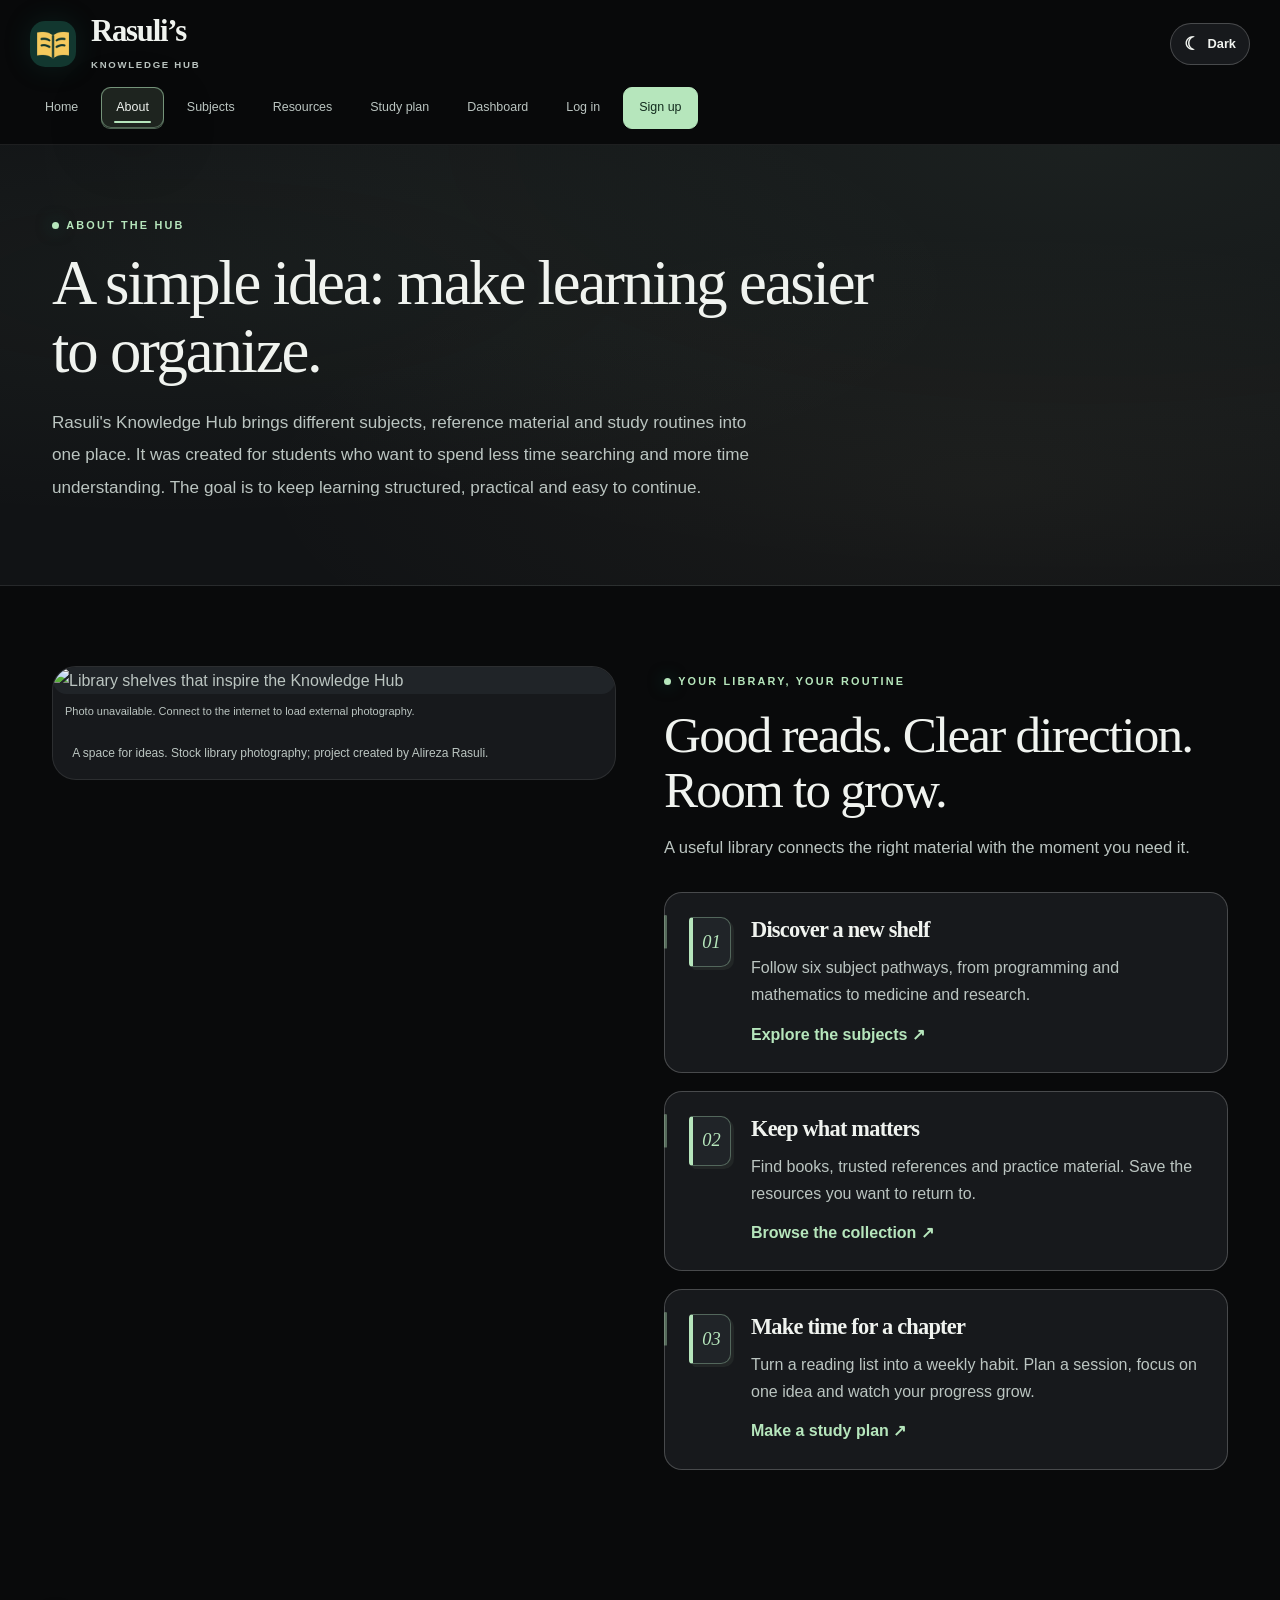
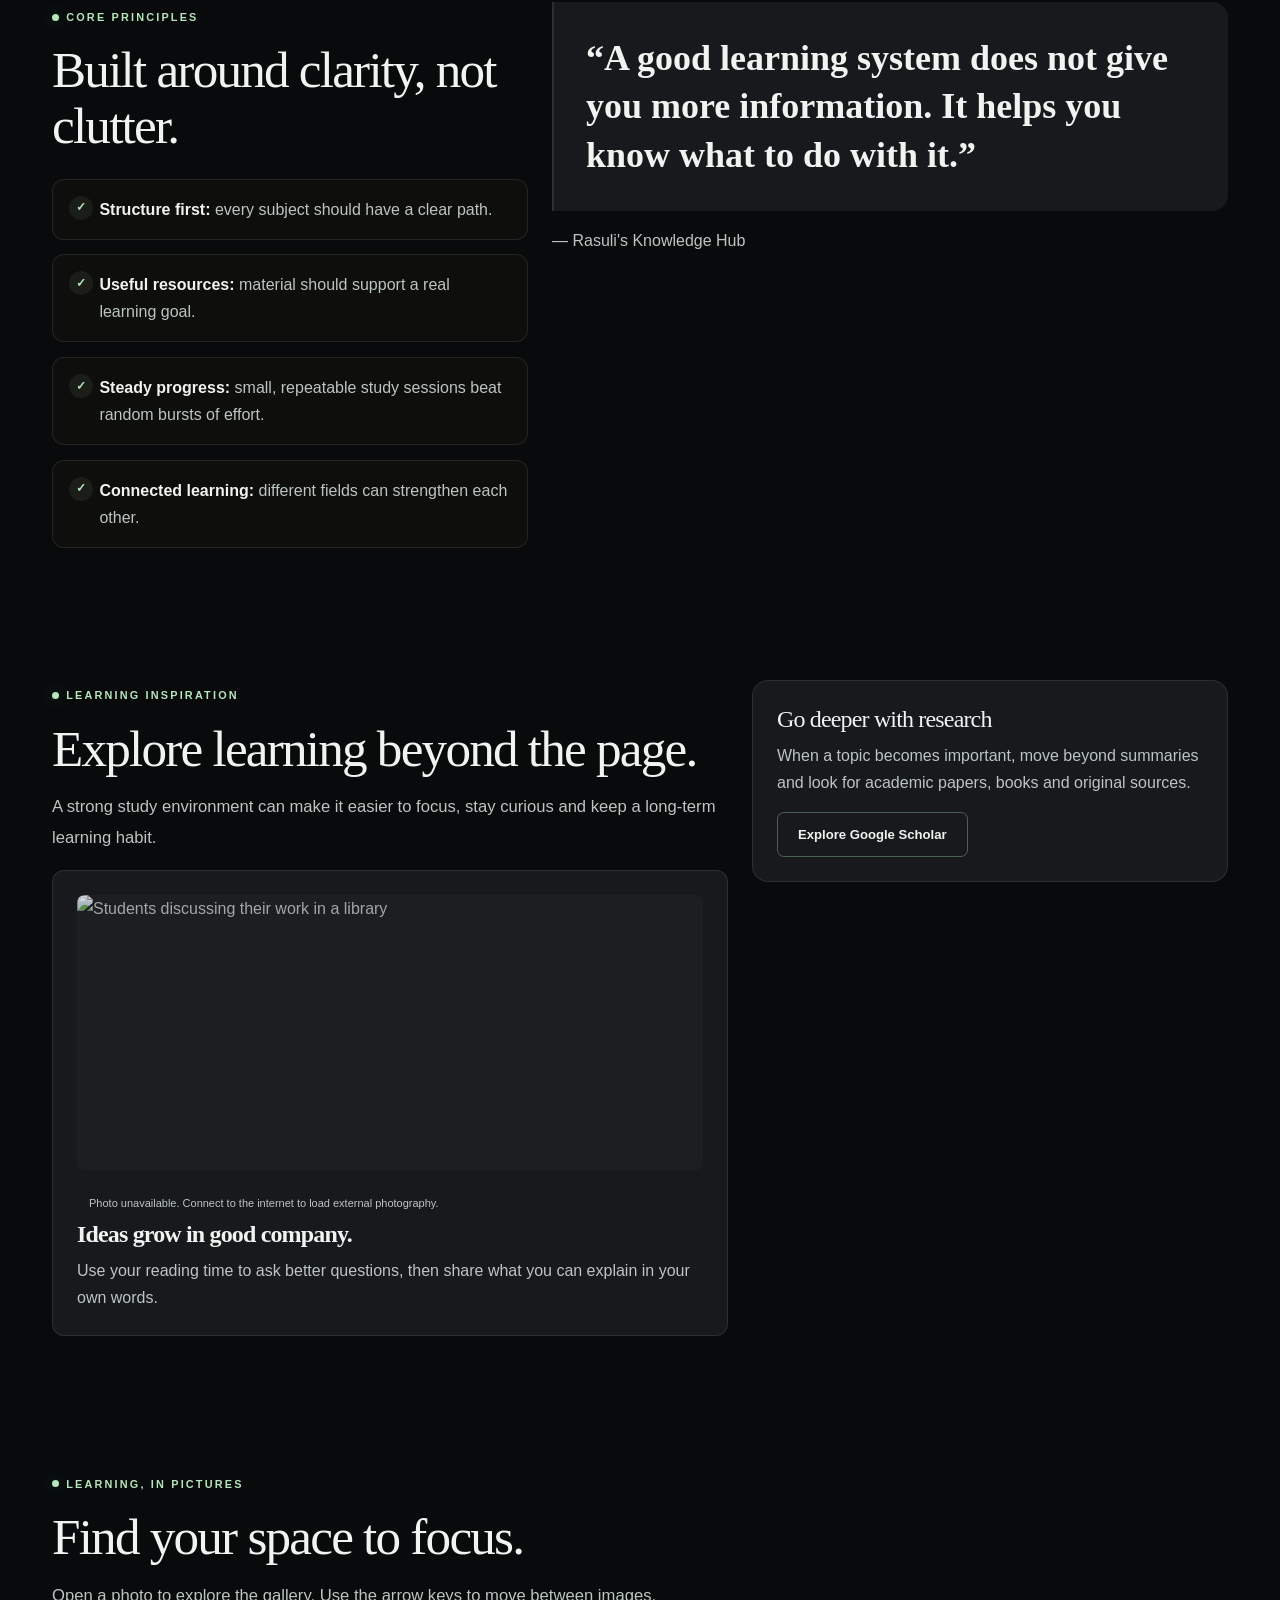
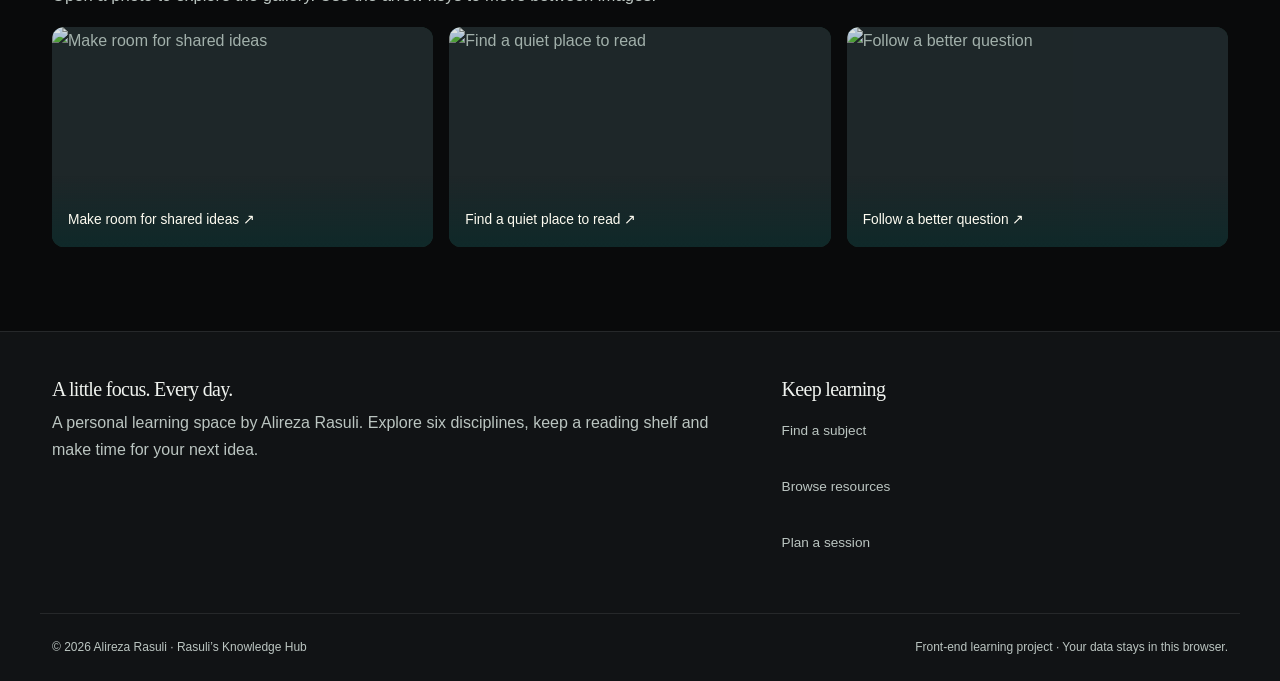
==== commit 7c78f0dd: "Update library introduction and Final navigation" ====
--- a/about.html
+++ b/about.html
@@ -1,64 +1,60 @@
 <!doctype html>
-
 <html lang="en">
   <head>
-    <meta charset="utf-8" />
-    <meta content="width=device-width, initial-scale=1.0" name="viewport" />
-    <meta
-      content="Learn the purpose, story and principles behind Rasuli's Knowledge Hub."
-      name="description"
-    />
+    <meta charset="utf-8">
+    <meta content="width=device-width, initial-scale=1.0" name="viewport">
+    <meta content="Learn the purpose, story and principles behind Rasuli's Knowledge Hub." name="description">
     <title>Rasuli's Knowledge Hub | About</title>
-
-    <link href="vendor/bootstrap.min.css" rel="stylesheet" />
-    <link href="css/style.css" rel="stylesheet" />
-    <link
-      id="hub-favicon"
-      rel="icon"
-      type="image/x-icon"
-      href="images/favicon.ico"
-    />
-    <link href="css/endterm.css" rel="stylesheet" />
-    <meta name="theme-color" content="#090a0b" />
-    <meta name="color-scheme" content="dark" />
-    <link rel="preconnect" href="https://images.pexels.com" />
-    <link rel="preconnect" href="https://images.unsplash.com" />
-    <link rel="stylesheet" href="css/midnight.css" />
-    <link rel="stylesheet" href="css/motion.css" />
-    <link rel="stylesheet" href="css/cinematic.css" />
+    <script src="js/theme.js?v=final-5"></script>
+    <script src="js/tab-state.js?v=final-5"></script>
+    <script src="js/navigation.js?v=final-5"></script>
+    <link href="vendor/bootstrap.min.css" rel="stylesheet">
+    <link href="css/style.css?v=final-5" rel="stylesheet">
+    <link id="hub-favicon" rel="icon" type="image/x-icon" href="images/favicon.ico">
+    <link href="css/endterm.css?v=final-5" rel="stylesheet">
+    <meta name="theme-color" content="#090a0b">
+    <meta name="color-scheme" content="dark light">
+    <link rel="preconnect" href="https://images.pexels.com">
+    <link rel="preconnect" href="https://images.unsplash.com">
+    <link rel="stylesheet" href="css/midnight.css?v=final-5">
+    <link rel="stylesheet" href="css/motion.css?v=final-5">
+    <link rel="stylesheet" href="css/cinematic.css?v=final-5">
+    <link rel="stylesheet" href="css/final.css?v=final-5">
+    <link rel="stylesheet" href="css/navigation.css?v=final-5">
   </head>
   <body data-page="about">
-    <a class="skip-link" href="#main-content"> Skip to main content </a>
+    <a class="skip-link" href="#main-content">Skip to main content</a>
     <header class="site-header flat-header">
       <nav class="site-nav flat-nav" aria-label="Main navigation">
         <div class="container">
           <div class="brand-row">
-            <a class="navbar-brand" href="index.html"
-              ><span class="brand-mark" aria-hidden="true"></span
-              ><span class="brand-copy"
-                >Rasuli’s<span>KNOWLEDGE HUB</span></span
-              ></a
-            ><button
-              class="flat-signout"
-              type="button"
-              data-logout
-              data-member-only
-              hidden
-            >
-              Sign out
-            </button>
+            <a class="navbar-brand" href="index.html">
+              <span class="brand-mark" aria-hidden="true"></span>
+              <span class="brand-copy">Rasuli’s<span>KNOWLEDGE HUB</span>
+              </span>
+            </a>
+            <div class="nav-tools">
+              <a class="member-link" href="profile.html" data-member-only hidden>
+                <span class="member-dot" aria-hidden="true"></span>
+                <span data-user-first-name>My profile</span>
+              </a>
+              <button class="theme-toggle" type="button" data-theme-toggle aria-pressed="true" aria-label="Switch to light mode">
+                <span data-theme-icon aria-hidden="true">☾</span>
+                <span data-theme-label>Dark</span>
+              </button>
+              <button class="flat-signout" type="button" data-logout data-member-only hidden>Log out</button>
+            </div>
           </div>
           <ul class="page-nav" id="mainNav">
-            <li><a class="page-nav-link" href="index.html">Home</a></li>
-            <li>
-              <a
-                class="page-nav-link active"
-                href="about.html"
-                aria-current="page"
-                >About</a
-              >
-            </li>
-            <li><a class="page-nav-link" href="subjects.html">Subjects</a></li>
+            <li>
+              <a class="page-nav-link" href="index.html">Home</a>
+            </li>
+            <li>
+              <a class="page-nav-link" href="about.html" aria-current="page">About</a>
+            </li>
+            <li>
+              <a class="page-nav-link" href="subjects.html">Subjects</a>
+            </li>
             <li>
               <a class="page-nav-link" href="resources.html">Resources</a>
             </li>
@@ -68,11 +64,17 @@
             <li>
               <a class="page-nav-link" href="dashboard.html">Dashboard</a>
             </li>
-            <li><a class="page-nav-link" href="login.html">Log in</a></li>
-            <li>
-              <a class="page-nav-link page-nav-signup" href="contact.html"
-                >Sign up</a
-              >
+            <li data-member-only hidden>
+              <a class="page-nav-link" href="profile.html">Profile</a>
+            </li>
+            <li data-admin-only hidden>
+              <a class="page-nav-link" href="administrator.html">Administrator</a>
+            </li>
+            <li data-guest-only>
+              <a class="page-nav-link" href="login.html">Log in</a>
+            </li>
+            <li data-guest-only>
+              <a class="page-nav-link page-nav-signup" href="contact.html">Sign up</a>
             </li>
           </ul>
         </div>
@@ -81,12 +83,12 @@
     <div class="storage-warning" id="storage-warning" role="status" hidden>
       <div class="container" data-storage-message></div>
     </div>
-    <noscript
-      ><div class="storage-warning">
+    <noscript>
+      <div class="storage-warning">
         Enable JavaScript to use accounts, filters and the planner. The original
         pages remain available below.
-      </div></noscript
-    >
+      </div>
+    </noscript>
     <main class="page-shell" id="main-content">
       <section class="page-hero about-hero">
         <div class="container">
@@ -105,12 +107,7 @@
           <div class="row g-5 align-items-start">
             <div class="col-12 col-lg-6">
               <figure class="founder-figure">
-                <img
-                  alt="Library shelves that inspire the Knowledge Hub"
-                  decoding="async"
-                  loading="lazy"
-                  src="https://images.unsplash.com/photo-1507842217343-583bb7270b66?auto=format&amp;fit=crop&amp;w=1600&amp;q=85"
-                />
+                <img alt="Library shelves that inspire the Knowledge Hub" decoding="async" loading="lazy" src="https://images.unsplash.com/photo-1507842217343-583bb7270b66?auto=format&amp;fit=crop&amp;w=1600&amp;q=85">
                 <figcaption>
                   A space for ideas. Stock library photography; project created
                   by Alireza Rasuli.
@@ -118,37 +115,13 @@
               </figure>
             </div>
             <div class="col-12 col-lg-6">
-              <p class="eyebrow">Key milestones</p>
-              <h2>How the idea developed</h2>
-              <ol class="timeline-list">
-                <li>
-                  <span class="timeline-year"> 2020 </span>
-                  <span>
-                    The first idea was to create an organized digital index of
-                    academic material.
-                  </span>
-                </li>
-                <li>
-                  <span class="timeline-year"> 2022 </span>
-                  <span>
-                    The concept expanded to connect books, notes and online
-                    learning resources.
-                  </span>
-                </li>
-                <li>
-                  <span class="timeline-year"> 2024 </span>
-                  <span>
-                    Programming and mathematics became the first structured
-                    learning categories.
-                  </span>
-                </li>
-                <li>
-                  <span class="timeline-year"> 2026 </span>
-                  <span>
-                    The hub expanded into a broader learning space with
-                    subjects, resources and planning tools.
-                  </span>
-                </li>
+              <p class="eyebrow">YOUR LIBRARY, YOUR ROUTINE</p>
+              <h2>Good reads. Clear direction. Room to grow.</h2>
+              <p class="section-lead">A useful library connects the right material with the moment you need it.</p>
+              <ol class="library-journey">
+                <li><span class="journey-number" aria-hidden="true">01</span><div><h3>Discover a new shelf</h3><p>Follow six subject pathways, from programming and mathematics to medicine and research.</p><a href="subjects.html">Explore the subjects <span aria-hidden="true">↗</span></a></div></li>
+                <li><span class="journey-number" aria-hidden="true">02</span><div><h3>Keep what matters</h3><p>Find books, trusted references and practice material. Save the resources you want to return to.</p><a href="resources.html">Browse the collection <span aria-hidden="true">↗</span></a></div></li>
+                <li><span class="journey-number" aria-hidden="true">03</span><div><h3>Make time for a chapter</h3><p>Turn a reading list into a weekly habit. Plan a session, focus on one idea and watch your progress grow.</p><a href="study-plan.html">Make a study plan <span aria-hidden="true">↗</span></a></div></li>
               </ol>
             </div>
           </div>
@@ -200,12 +173,7 @@
                 curious and keep a long-term learning habit.
               </p>
               <div class="photo-story">
-                <img
-                  alt="Students discussing their work in a library"
-                  decoding="async"
-                  loading="lazy"
-                  src="https://images.pexels.com/photos/7777691/pexels-photo-7777691.jpeg?auto=compress&amp;cs=tinysrgb&amp;w=1400"
-                />
+                <img alt="Students discussing their work in a library" decoding="async" loading="lazy" src="https://images.pexels.com/photos/7777691/pexels-photo-7777691.jpeg?auto=compress&amp;cs=tinysrgb&amp;w=1400">
                 <h3>Ideas grow in good company.</h3>
                 <p class="muted-text mb-0">
                   Use your reading time to ask better questions, then share what
@@ -220,12 +188,7 @@
                   When a topic becomes important, move beyond summaries and look
                   for academic papers, books and original sources.
                 </p>
-                <a
-                  class="btn btn-outline-mint"
-                  href="https://scholar.google.com/"
-                  rel="noopener noreferrer"
-                  target="_blank"
-                >
+                <a class="btn btn-outline-mint" href="https://scholar.google.com/" rel="noopener noreferrer" target="_blank">
                   Explore Google Scholar
                 </a>
               </article>
@@ -242,78 +205,33 @@
             between images.
           </p>
           <div class="photo-gallery">
-            <button
-              aria-label="Enlarge photograph: Make room for shared ideas"
-              class="gallery-tile"
-              data-gallery-caption="Make room for shared ideas"
-              data-gallery-src="https://images.pexels.com/photos/7777691/pexels-photo-7777691.jpeg?auto=compress&amp;cs=tinysrgb&amp;w=1400"
-              type="button"
-            >
-              <img
-                alt="Make room for shared ideas"
-                decoding="async"
-                loading="lazy"
-                src="https://images.pexels.com/photos/7777691/pexels-photo-7777691.jpeg?auto=compress&amp;cs=tinysrgb&amp;w=1400"
-              /><span>Make room for shared ideas</span></button
-            ><button
-              aria-label="Enlarge photograph: Find a quiet place to read"
-              class="gallery-tile"
-              data-gallery-caption="Find a quiet place to read"
-              data-gallery-src="https://images.unsplash.com/photo-1507842217343-583bb7270b66?auto=format&amp;fit=crop&amp;w=1600&amp;q=85"
-              type="button"
-            >
-              <img
-                alt="Find a quiet place to read"
-                decoding="async"
-                loading="lazy"
-                src="https://images.unsplash.com/photo-1507842217343-583bb7270b66?auto=format&amp;fit=crop&amp;w=1600&amp;q=85"
-              /><span>Find a quiet place to read</span></button
-            ><button
-              aria-label="Enlarge photograph: Follow a better question"
-              class="gallery-tile"
-              data-gallery-caption="Follow a better question"
-              data-gallery-src="https://images.pexels.com/photos/8199762/pexels-photo-8199762.jpeg?auto=compress&amp;cs=tinysrgb&amp;w=1400"
-              type="button"
-            >
-              <img
-                alt="Follow a better question"
-                decoding="async"
-                loading="lazy"
-                src="https://images.pexels.com/photos/8199762/pexels-photo-8199762.jpeg?auto=compress&amp;cs=tinysrgb&amp;w=1400"
-              /><span>Follow a better question</span>
+            <button aria-label="Enlarge photograph: Make room for shared ideas" class="gallery-tile" data-gallery-caption="Make room for shared ideas" data-gallery-src="https://images.pexels.com/photos/7777691/pexels-photo-7777691.jpeg?auto=compress&amp;cs=tinysrgb&amp;w=1400" type="button">
+              <img alt="Make room for shared ideas" decoding="async" loading="lazy" src="https://images.pexels.com/photos/7777691/pexels-photo-7777691.jpeg?auto=compress&amp;cs=tinysrgb&amp;w=1400">
+              <span>Make room for shared ideas</span>
             </button>
-          </div>
-          <dialog
-            aria-label="Learning environment photo gallery"
-            class="gallery-dialog"
-            id="gallery-dialog"
-          >
+            <button aria-label="Enlarge photograph: Find a quiet place to read" class="gallery-tile" data-gallery-caption="Find a quiet place to read" data-gallery-src="https://images.unsplash.com/photo-1507842217343-583bb7270b66?auto=format&amp;fit=crop&amp;w=1600&amp;q=85" type="button">
+              <img alt="Find a quiet place to read" decoding="async" loading="lazy" src="https://images.unsplash.com/photo-1507842217343-583bb7270b66?auto=format&amp;fit=crop&amp;w=1600&amp;q=85">
+              <span>Find a quiet place to read</span>
+            </button>
+            <button aria-label="Enlarge photograph: Follow a better question" class="gallery-tile" data-gallery-caption="Follow a better question" data-gallery-src="https://images.pexels.com/photos/8199762/pexels-photo-8199762.jpeg?auto=compress&amp;cs=tinysrgb&amp;w=1400" type="button">
+              <img alt="Follow a better question" decoding="async" loading="lazy" src="https://images.pexels.com/photos/8199762/pexels-photo-8199762.jpeg?auto=compress&amp;cs=tinysrgb&amp;w=1400">
+              <span>Follow a better question</span>
+            </button>
+          </div>
+          <dialog aria-label="Learning environment photo gallery" class="gallery-dialog" id="gallery-dialog">
             <div class="dialog-close">
               <button class="icon-button" data-close-dialog="" type="button">
                 Close gallery ×
               </button>
             </div>
             <figure>
-              <img
-                alt="Library interior"
-                decoding="async"
-                loading="lazy"
-                src="https://images.unsplash.com/photo-1507842217343-583bb7270b66?auto=format&amp;fit=crop&amp;w=1600&amp;q=85"
-              />
+              <img alt="Library interior" decoding="async" loading="lazy" src="https://images.unsplash.com/photo-1507842217343-583bb7270b66?auto=format&amp;fit=crop&amp;w=1600&amp;q=85">
               <figcaption></figcaption>
             </figure>
             <div class="gallery-controls">
-              <button
-                class="btn btn-outline-mint btn-sm"
-                data-gallery-prev=""
-                type="button"
-              >
-                ← Previous</button
-              ><button
-                class="btn btn-outline-mint btn-sm"
-                data-gallery-next=""
-                type="button"
-              >
+              <button class="btn btn-outline-mint btn-sm" data-gallery-prev="" type="button">
+                ← Previous</button>
+              <button class="btn btn-outline-mint btn-sm" data-gallery-next="" type="button">
                 Next →
               </button>
             </div>
@@ -324,57 +242,37 @@
     <footer class="site-footer">
       <div class="container footer-grid">
         <div>
-          <h2>Rasuli’s Knowledge Hub</h2>
-          <p class="muted-text">
-            A little curiosity. A clear direction.<br />A better way to keep
-            learning.
-          </p>
+          <h2 class="h4">A little focus. Every day.</h2>
+          <p>A personal learning space by Alireza Rasuli. Explore six disciplines, keep a reading shelf and make time for your next idea.</p>
         </div>
         <div>
-          <h2 class="h5">Find your next step</h2>
+          <h2 class="h5">Keep learning</h2>
           <div class="footer-links">
-            <a href="subjects.html">Explore subjects</a
-            ><a href="resources.html">Resource library</a
-            ><a href="study-plan.html">Make a study plan</a>
-          </div>
-        </div>
-        <div>
-          <h2 class="h5">Your learning space</h2>
-          <div class="footer-links">
-            <a href="contact.html">Create an account</a
-            ><a href="dashboard.html">My reading shelf</a>
+            <a href="subjects.html">Find a subject</a>
+            <a href="resources.html">Browse resources</a>
+            <a href="study-plan.html">Plan a session</a>
           </div>
         </div>
       </div>
       <div class="container footer-bottom">
-        <span>© 2026 Rasuli’s Knowledge Hub · Created by Alireza Rasuli</span>
+        <p>© 2026 Alireza Rasuli · Rasuli’s Knowledge Hub</p>
+        <p>Front-end learning project · Your data stays in this browser.</p>
       </div>
     </footer>
-
-    <div
-      aria-live="polite"
-      class="toast-message"
-      id="toast-message"
-      role="status"
-    ></div>
-    <button
-      aria-label="Back to top"
-      class="back-top"
-      data-back-top=""
-      hidden=""
-      type="button"
-    >
+    <div aria-live="polite" class="toast-message" id="toast-message" role="status"></div>
+    <button aria-label="Back to top" class="back-top" data-back-top="" hidden="" type="button">
       ↑
     </button>
-    <script defer="" src="vendor/jquery.min.js"></script>
-    <script defer src="js/photos.js"></script>
-    <script defer src="js/data.js"></script>
-    <script defer="" src="js/store.js"></script>
-    <script defer="" src="js/common.js"></script>
-    <script defer src="js/table-model.js"></script>
-    <script defer src="js/tables.js"></script>
-    <script defer src="js/midnight.js"></script>
-    <script defer src="js/motion.js"></script>
-    <script defer src="js/cinematic.js"></script>
+    <script defer src="vendor/jquery.min.js"></script>
+    <script defer src="js/photos.js?v=final-5"></script>
+    <script defer src="js/data.js?v=final-5"></script>
+    <script defer src="js/database.js?v=final-5"></script>
+    <script defer src="js/store.js?v=final-5"></script>
+    <script defer src="js/common.js?v=final-5"></script>
+    <script defer src="js/table-model.js?v=final-5"></script>
+    <script defer src="js/tables.js?v=final-5"></script>
+    <script defer src="js/midnight.js?v=final-5"></script>
+    <script defer src="js/motion.js?v=final-5"></script>
+    <script defer src="js/cinematic.js?v=final-5"></script>
   </body>
 </html>
--- a/css/style.css
+++ b/css/style.css
@@ -0,0 +1,1022 @@
+/* Foundation: typography, semantic page layouts, responsive grids and component structure. */
+
+:root {
+  --bg-main: #d9ddce;
+  --bg-secondary: #d1dece;
+  --surface: #e9e1cd;
+  --surface-light: #d1dece;
+  --surface-hover: #c3dacb;
+  --text-main: #26352f;
+  --text-soft: #45645a;
+  --text-muted: #526b60;
+  --mint: #176b5b;
+  --mint-bright: #0f5044;
+  --mint-dark: #0f5044;
+  --mint-soft: rgba(23, 107, 91, 0.11);
+  --border: rgba(103, 135, 122, 0.16);
+  --border-strong: rgba(103, 135, 122, 0.28);
+  --shadow: 0 20px 55px rgba(0, 0, 0, 0.2);
+  --radius-small: 10px;
+  --radius-medium: 16px;
+  --radius-large: 24px;
+  --container-width: 1200px;
+}
+
+* {
+  box-sizing: border-box;
+}
+
+html {
+  scroll-behavior: smooth;
+}
+
+body {
+  margin: 0px;
+  min-height: 100vh;
+  background: radial-gradient(
+      circle at 90% 5%,
+
+      rgba(23, 107, 91, 0.055),
+      transparent 30rem
+    ),
+    var(--bg-main);
+  color: var(--text-main);
+  font-family: "Trebuchet MS", Arial, sans-serif;
+  font-size: 16px;
+  line-height: 1.7;
+  overflow-x: hidden;
+}
+
+img {
+  display: block;
+  max-width: 100%;
+}
+
+a {
+  color: inherit;
+}
+
+button,
+input,
+textarea,
+select {
+  font: inherit;
+}
+
+h1,
+h2,
+h3,
+h4,
+h5,
+h6,
+.navbar-brand {
+  font-family: Georgia, "Times New Roman", serif;
+  color: var(--text-main);
+}
+
+h1,
+h2,
+h3 {
+  letter-spacing: -0.035em;
+}
+
+h1 {
+  margin-bottom: 1.3rem;
+  font-size: clamp(2.7rem, 6vw, 5.3rem);
+  font-weight: 700;
+  line-height: 1;
+}
+
+h2 {
+  margin-bottom: 1rem;
+  font-size: clamp(2rem, 4vw, 3.25rem);
+  font-weight: 700;
+  line-height: 1.08;
+}
+
+h3 {
+  font-weight: 650;
+}
+
+p {
+  margin-top: 0px;
+}
+
+::selection {
+  background: var(--mint);
+  color: rgb(255, 255, 255);
+}
+
+.eyebrow {
+  display: inline-flex;
+  align-items: center;
+  gap: 0.45rem;
+  margin-bottom: 1rem;
+  color: var(--mint);
+  font-size: 0.76rem;
+  font-weight: 800;
+  letter-spacing: 0.12em;
+  text-transform: uppercase;
+}
+
+.eyebrow::before {
+  content: "";
+  width: 7px;
+  height: 7px;
+  background: var(--mint);
+  border-radius: 50%;
+  box-shadow: rgba(23, 107, 91, 0.65) 0px 0px 16px;
+}
+
+.section-lead {
+  max-width: 680px;
+  color: var(--text-soft);
+  font-size: 1.04rem;
+  line-height: 1.85;
+}
+
+.muted-text {
+  color: var(--text-soft);
+}
+
+.container {
+  width: min(100% - 2rem, var(--container-width));
+}
+
+.page-shell {
+  min-height: 70vh;
+}
+
+.section-pad {
+  padding: 6rem 0px;
+}
+
+.section-pad-sm {
+  padding: 4.5rem 0px;
+}
+
+.page-hero {
+  padding: 7rem 0px 4rem;
+}
+
+.page-hero h1 {
+  max-width: 920px;
+  font-size: clamp(3rem, 6vw, 5.2rem);
+}
+
+.page-hero > .container > p:last-child {
+  max-width: 720px;
+  color: var(--text-soft);
+  font-size: 1.07rem;
+  line-height: 1.9;
+}
+
+.skip-link {
+  position: absolute;
+  top: -100px;
+  left: 1rem;
+  z-index: 9999;
+  padding: 0.75rem 1rem;
+  background: var(--mint);
+  color: rgb(255, 255, 255);
+  border-radius: 8px;
+  font-weight: 800;
+  text-decoration: none;
+}
+
+.skip-link:focus {
+  top: 1rem;
+}
+
+.site-header {
+  position: sticky;
+  top: 0px;
+  z-index: 1000;
+  background: rgba(5, 18, 31, 0.94);
+  border-bottom: 1px solid var(--border);
+  backdrop-filter: blur(18px);
+}
+
+.site-nav {
+  min-height: 76px;
+}
+
+.navbar-brand {
+  display: flex;
+  align-items: center;
+  gap: 0.7rem;
+  font-size: 1.15rem;
+  font-weight: 700;
+  letter-spacing: -0.025em;
+  color: var(--text-main) !important;
+}
+
+.brand-mark {
+  display: inline-grid;
+  place-items: center;
+  width: 38px;
+  height: 38px;
+  flex-shrink: 0;
+  background: linear-gradient(135deg, rgb(244, 201, 93), rgb(244, 201, 93));
+  color: rgb(255, 255, 255);
+  border-radius: 50%;
+  font-family: Georgia, "Times New Roman", serif;
+  font-size: 0.8rem;
+  font-weight: 800;
+  box-shadow: rgba(23, 107, 91, 0.2) 0px 0px 28px;
+}
+
+.btn {
+  padding: 0.82rem 1.3rem;
+  border-radius: 11px;
+  font-weight: 800;
+  transition: transform 0.2s, box-shadow 0.2s, background-color 0.2s, border-color 0.2s;
+}
+
+.btn:hover {
+  transform: translateY(-3px);
+}
+
+.btn-mint {
+  background: linear-gradient(135deg, rgb(23, 107, 91), rgb(23, 107, 91));
+  color: rgb(255, 255, 255);
+  border: 1px solid var(--mint);
+}
+
+.btn-mint:hover {
+  color: rgb(255, 255, 255);
+  background: linear-gradient(135deg, rgb(15, 80, 68), rgb(15, 80, 68));
+  box-shadow: rgba(23, 107, 91, 0.18) 0px 12px 28px;
+}
+
+.btn-outline-mint {
+  background: transparent;
+  color: var(--mint);
+  border: 1px solid rgba(23, 107, 91, 0.55);
+}
+
+.btn-outline-mint:hover {
+  background: var(--mint-soft);
+  color: var(--mint-bright);
+  border-color: var(--mint);
+  box-shadow: rgba(23, 107, 91, 0.08) 0px 12px 28px;
+}
+
+.surface-card,
+.resource-card {
+  background: linear-gradient(145deg, rgb(233, 225, 205), rgb(209, 222, 206));
+  border: 1px solid var(--border);
+  border-radius: var(--radius-medium);
+  box-shadow: var(--shadow);
+  transition: transform 0.25s, border-color 0.25s;
+}
+
+.surface-card:hover,
+.resource-card:hover {
+  transform: translateY(-5px);
+  border-color: rgba(23, 107, 91, 0.32);
+}
+
+.feature-number {
+  display: grid;
+  place-items: center;
+  width: 46px;
+  height: 46px;
+  margin-bottom: 1.2rem;
+  background: var(--mint-soft);
+  color: var(--mint);
+  border: 1px solid rgba(23, 107, 91, 0.3);
+  border-radius: 14px;
+  font-family: Georgia, "Times New Roman", serif;
+  font-weight: 800;
+}
+
+.hero-section {
+  padding: 7rem 0px 5rem;
+}
+
+.hero-section h1 {
+  max-width: 680px;
+}
+
+.hero-copy {
+  max-width: 620px;
+  color: var(--text-soft);
+  font-size: 1.08rem;
+  line-height: 1.9;
+}
+
+.hero-actions {
+  display: flex;
+  flex-wrap: wrap;
+  gap: 0.9rem;
+  margin-top: 2rem;
+}
+
+.image-panel {
+  overflow: hidden;
+  border: 1px solid var(--border);
+  border-radius: var(--radius-large);
+  box-shadow: var(--shadow);
+}
+
+.image-panel img {
+  width: 100%;
+  min-height: 340px;
+  object-fit: cover;
+  transition: transform 0.45s;
+}
+
+.image-panel:hover img {
+  transform: scale(1.04);
+}
+
+.mini-list {
+  display: grid;
+  gap: 0.9rem;
+  padding: 0px;
+  margin: 1.6rem 0px 0px;
+  list-style: none;
+}
+
+.mini-list li {
+  position: relative;
+  padding: 1rem 1rem 1rem 2.9rem;
+  background: rgba(244, 201, 93, 0.024);
+  border: 1px solid var(--border);
+  border-radius: 12px;
+  color: var(--text-soft);
+}
+
+.mini-list li::before {
+  content: "✓";
+  position: absolute;
+  top: 1rem;
+  left: 1rem;
+  display: grid;
+  place-items: center;
+  width: 24px;
+  height: 24px;
+  background: var(--mint-soft);
+  color: var(--mint);
+  border-radius: 50%;
+  font-size: 0.75rem;
+  font-weight: 900;
+}
+
+.mini-list strong {
+  color: var(--text-main);
+}
+
+.founder-figure {
+  margin: 0px;
+  overflow: hidden;
+  background: var(--surface);
+  border: 1px solid var(--border);
+  border-radius: var(--radius-large);
+}
+
+.founder-figure img {
+  width: 100%;
+  max-height: 520px;
+  object-fit: cover;
+}
+
+.founder-figure figcaption {
+  padding: 1rem 1.2rem;
+  color: var(--text-soft);
+  font-size: 0.88rem;
+}
+
+.quote-panel {
+  margin: 0px;
+  padding: 2rem;
+  background: linear-gradient(145deg, rgba(23, 107, 91, 0.1), rgba(244, 201, 93, 0.02));
+  border-left: 4px solid var(--mint);
+  border-radius: 0px 16px 16px 0px;
+  color: var(--text-main);
+  font-family: Georgia, "Times New Roman", serif;
+  font-size: clamp(1.5rem, 3vw, 2.25rem);
+  font-weight: 600;
+  line-height: 1.35;
+}
+
+.quote-source {
+  margin-top: 1rem;
+  color: var(--text-soft);
+}
+
+.manual-pathways {
+  padding: 2rem 0px 5rem;
+}
+
+.manual-shell {
+  width: min(100% - 2rem, var(--container-width));
+  margin-inline: auto;
+}
+
+.manual-heading {
+  max-width: 700px;
+  margin-bottom: 2rem;
+}
+
+.manual-heading p {
+  color: var(--text-soft);
+}
+
+.pathway-grid {
+  display: grid;
+  grid-template-columns: 1fr;
+  gap: 1rem;
+}
+
+.pathway-card {
+  padding: 1.4rem;
+  background: linear-gradient(145deg, var(--surface), #d1dece);
+  border: 1px solid var(--border);
+  border-radius: var(--radius-medium);
+  transition: transform 0.25s, border-color 0.25s;
+}
+
+.pathway-card:hover {
+  transform: translateY(-6px);
+  border-color: rgba(23, 107, 91, 0.45);
+}
+
+.pathway-icon {
+  display: grid;
+  place-items: center;
+  width: 42px;
+  height: 42px;
+  margin-bottom: 1rem;
+  background: var(--mint-soft);
+  color: var(--mint);
+  border-radius: 12px;
+  font-family: Georgia, "Times New Roman", serif;
+  font-weight: 800;
+}
+
+.pathway-card h3 {
+  margin-bottom: 0.6rem;
+  font-size: 1.4rem;
+}
+
+.pathway-card p {
+  color: var(--text-soft);
+}
+
+.pathway-meta {
+  display: flex;
+  flex-wrap: wrap;
+  gap: 0.5rem;
+}
+
+.pathway-meta span {
+  padding: 0.35rem 0.65rem;
+  background: rgba(244, 201, 93, 0.04);
+  color: var(--text-soft);
+  border: 1px solid var(--border);
+  border-radius: 100px;
+  font-size: 0.72rem;
+  font-weight: 700;
+}
+
+.layout-explainer {
+  display: grid;
+  grid-template-columns: repeat(auto-fit, minmax(220px, 1fr));
+  gap: 1rem;
+}
+
+.layout-explainer .surface-card {
+  padding: 1.5rem;
+}
+
+.tool-tag {
+  display: inline-block;
+  margin-bottom: 0.9rem;
+  color: var(--mint);
+  font-size: 0.72rem;
+  font-weight: 800;
+  letter-spacing: 0.08em;
+  text-transform: uppercase;
+}
+
+.resource-card {
+  height: 100%;
+}
+
+.table-frame {
+  overflow-x: auto;
+  border: 1px solid var(--border);
+  border-radius: 16px;
+}
+
+.knowledge-table {
+  width: 100%;
+  min-width: 760px;
+  border-collapse: collapse;
+  background: rgb(233, 225, 205);
+}
+
+.knowledge-table caption {
+  caption-side: top;
+  padding: 1rem;
+  background: rgb(195, 218, 203);
+  color: var(--mint);
+  font-weight: 800;
+  text-align: left;
+}
+
+.knowledge-table th,
+.knowledge-table td {
+  padding: 1rem;
+  border-bottom: 1px solid var(--border);
+  vertical-align: middle;
+}
+
+.knowledge-table thead {
+  background: linear-gradient(135deg, rgb(244, 201, 93), rgb(244, 201, 93));
+  color: rgb(18, 55, 47);
+}
+
+.knowledge-table thead th {
+  color: rgb(18, 55, 47);
+  font-weight: 800;
+}
+
+.knowledge-table tbody tr {
+  transition: background-color 0.2s;
+}
+
+.knowledge-table tbody tr:hover {
+  background: rgba(23, 107, 91, 0.05);
+}
+
+.knowledge-table tfoot {
+  background: rgb(209, 222, 206);
+  color: var(--text-soft);
+  font-weight: 700;
+  text-align: center;
+}
+
+.focus-board {
+  display: grid;
+  grid-template-columns: repeat(auto-fit, minmax(240px, 1fr));
+  gap: 1rem;
+}
+
+.focus-step {
+  display: flex;
+  gap: 1rem;
+  padding: 1.4rem;
+}
+
+.focus-index {
+  display: grid;
+  place-items: center;
+  min-width: 42px;
+  width: 42px;
+  height: 42px;
+  background: var(--mint);
+  color: rgb(255, 255, 255);
+  border-radius: 50%;
+  font-family: Georgia, "Times New Roman", serif;
+  font-weight: 800;
+}
+
+.focus-step strong {
+  display: block;
+  margin-bottom: 0.25rem;
+  font-family: Georgia, "Times New Roman", serif;
+  font-size: 1.1rem;
+}
+
+.form-field {
+  display: flex;
+  flex-direction: column;
+}
+
+.form-field.full {
+  grid-column: 1 / -1;
+}
+
+.form-field label {
+  margin-bottom: 0.55rem;
+  color: rgb(38, 53, 47);
+  font-size: 0.87rem;
+  font-weight: 800;
+}
+
+.form-control {
+  min-height: 48px;
+  padding: 0.8rem 0.9rem;
+  background: rgb(217, 221, 206);
+  color: var(--text-main);
+  border: 1px solid rgb(103, 135, 122);
+  border-radius: 10px;
+  transition: background-color 0.2s, border-color 0.2s, box-shadow 0.2s;
+}
+
+.form-control::placeholder {
+  color: rgb(82, 107, 96);
+  opacity: 1;
+}
+
+.form-control:hover {
+  border-color: rgb(69, 100, 90);
+}
+
+.form-control:focus {
+  background: rgb(209, 222, 206);
+  color: var(--text-main);
+  border-color: var(--mint);
+  box-shadow: rgba(23, 107, 91, 0.09) 0px 0px 0px 4px;
+  outline: none;
+}
+
+textarea.form-control {
+  min-height: 145px;
+  resize: vertical;
+}
+
+.field-hint {
+  margin-top: 0.45rem;
+  color: var(--text-muted);
+  font-size: 0.72rem;
+}
+
+.site-footer {
+  margin-top: 5rem;
+  padding: 4rem 0px 1.5rem;
+  background: rgb(18, 55, 47);
+  border-top: 1px solid var(--border);
+}
+
+.footer-grid {
+  display: grid;
+  grid-template-columns: 1.2fr 0.8fr 1fr;
+  gap: 3rem;
+}
+
+.footer-grid h2 {
+  font-size: 1.25rem;
+}
+
+.footer-grid h3 {
+  margin-bottom: 1rem;
+  font-size: 1rem;
+}
+
+.footer-links {
+  display: flex;
+  flex-wrap: wrap;
+  gap: 0.7rem 1rem;
+  margin: 0px;
+  padding: 0px;
+  list-style: none;
+}
+
+.footer-links a {
+  color: var(--text-soft);
+  text-decoration: none;
+  transition: color 0.2s;
+}
+
+.footer-links a:hover {
+  color: var(--mint);
+}
+
+.footer-bottom {
+  margin-top: 3rem;
+  padding-top: 1.4rem;
+  color: var(--text-muted);
+  border-top: 1px solid var(--border);
+  font-size: 0.8rem;
+}
+
+@media (min-width: 768px) {
+  .pathway-grid {
+    grid-template-columns: repeat(2, 1fr);
+    gap: 1.25rem;
+  }
+
+  .manual-heading h2 {
+    font-size: 2.8rem;
+  }
+
+  .pathway-card {
+    padding: 1.7rem;
+  }
+}
+
+@media (min-width: 1100px) {
+  .pathway-grid {
+    grid-template-columns: repeat(3, 1fr);
+    gap: 1.5rem;
+  }
+
+  .manual-heading {
+    margin-bottom: 2.5rem;
+  }
+
+  .manual-heading h2 {
+    font-size: 3.2rem;
+  }
+
+  .pathway-card {
+    padding: 1.9rem;
+  }
+}
+
+@media (max-width: 991.98px) {
+  .site-nav {
+    min-height: 68px;
+  }
+}
+
+@media (max-width: 900px) {
+  .footer-grid {
+    grid-template-columns: repeat(2, 1fr);
+  }
+}
+
+@media (max-width: 760px) {
+  .form-field.full {
+    grid-column: auto;
+  }
+}
+
+@media (max-width: 767.98px) {
+  body {
+    font-size: 15px;
+  }
+
+  h1 {
+    font-size: clamp(2.55rem, 13vw, 4rem);
+    line-height: 1.02;
+  }
+
+  h2 {
+    font-size: clamp(1.9rem, 8vw, 2.6rem);
+  }
+
+  .page-hero {
+    padding: 4.5rem 0px 2.5rem;
+  }
+
+  .hero-section {
+    padding: 4.5rem 0px 3rem;
+  }
+
+  .section-pad {
+    padding: 4rem 0px;
+  }
+
+  .section-pad-sm {
+    padding: 3rem 0px;
+  }
+
+  .hero-actions {
+    flex-direction: column;
+  }
+
+  .hero-actions .btn {
+    width: 100%;
+  }
+
+  .footer-grid {
+    grid-template-columns: 1fr;
+    gap: 2rem;
+  }
+}
+
+@media (max-width: 430px) {
+  .container,
+  .manual-shell {
+    width: min(100% - 1.2rem, var(--container-width));
+  }
+
+  .navbar-brand {
+    font-size: 0.95rem;
+  }
+
+  .brand-mark {
+    width: 34px;
+    height: 34px;
+  }
+}
+
+body {
+  background: rgb(217, 221, 206);
+  line-height: 1.6;
+}
+
+h1,
+h2,
+h3,
+h4,
+h5,
+h6 {
+  color: rgb(23, 63, 53);
+}
+
+a {
+  text-decoration: none;
+}
+
+a:focus-visible,
+button:focus-visible {
+  outline: rgb(183, 125, 19) solid 3px;
+  outline-offset: 4px;
+}
+
+::selection {
+  background: rgb(244, 201, 93);
+  color: rgb(18, 55, 47);
+}
+
+.site-header,
+.site-nav {
+  background-color: rgb(18, 55, 47);
+}
+
+.navbar-brand {
+  white-space: normal;
+  color: rgb(244, 201, 93) !important;
+}
+
+.brand-mark {
+  color: rgb(18, 55, 47);
+}
+
+.navbar-brand:hover {
+  color: rgb(244, 201, 93) !important;
+}
+
+.hero-section,
+.page-hero {
+  background-color: rgb(195, 218, 203);
+  border-bottom: 5px solid rgb(244, 201, 93);
+}
+
+.manual-pathways {
+  background-color: rgb(18, 55, 47);
+}
+
+.manual-heading h2 {
+  color: var(--text-main);
+}
+
+
+
+
+
+.site-footer h2,
+.site-footer h3 {
+  color: rgb(244, 201, 93);
+}
+
+html {
+  scroll-padding-top: 6rem;
+}
+
+.site-header {
+  border-bottom-color: rgba(244, 201, 93, 0.2);
+}
+
+.navbar-brand {
+  margin-right: 1rem;
+  line-height: 1.25;
+}
+
+.btn {
+  display: inline-flex;
+  align-items: center;
+  justify-content: center;
+  min-height: 46px;
+  padding: 0.8rem 1.25rem;
+  border-radius: 0.65rem;
+  line-height: 1.35;
+  text-align: center;
+  box-shadow: none;
+  transition: color 0.18s, background-color 0.18s, border-color 0.18s;
+}
+
+.btn:hover {
+  transform: none;
+}
+
+.btn-mint {
+  background: rgb(23, 107, 91);
+  border-color: rgb(23, 107, 91);
+  color: rgb(255, 255, 255);
+}
+
+.btn-mint:hover,
+.btn-mint:active {
+  background: rgb(15, 80, 68);
+  border-color: rgb(15, 80, 68);
+  color: rgb(255, 255, 255);
+  box-shadow: none;
+}
+
+.btn-outline-mint {
+  background: transparent;
+  color: rgb(23, 107, 91);
+  border-color: rgb(23, 107, 91);
+}
+
+.btn-outline-mint:hover,
+.btn-outline-mint:active {
+  background: rgb(23, 107, 91);
+  color: rgb(255, 255, 255);
+  border-color: rgb(23, 107, 91);
+  box-shadow: none;
+}
+
+.btn:focus-visible {
+  outline: rgb(183, 125, 19) solid 3px;
+  outline-offset: 4px;
+  box-shadow: none;
+}
+
+.hero-section h1,
+.page-hero h1 {
+  font-size: clamp(2.4rem, 4.8vw, 4.4rem);
+  line-height: 1.08;
+}
+
+.hero-section {
+  padding: clamp(3rem, 7vw, 6rem) 0px;
+}
+
+.surface-card,
+.resource-card,
+.image-panel {
+  box-shadow: rgba(18, 55, 47, 0.1) 0px 8px 24px;
+}
+
+.knowledge-table tbody tr:nth-child(2n) {
+  background-color: rgb(209, 222, 206);
+}
+
+.knowledge-table tbody tr:hover {
+  background-color: rgb(195, 218, 203);
+}
+
+.form-control:focus {
+  border-color: rgb(23, 107, 91);
+  box-shadow: rgba(23, 107, 91, 0.18) 0px 0px 0px 3px;
+}
+
+.footer-links a {
+  display: inline-flex;
+  align-items: center;
+  min-height: 44px;
+  border-bottom: 1px solid transparent;
+}
+
+.footer-links a:hover {
+  border-bottom-color: rgb(244, 201, 93);
+}
+
+@media (max-width: 430px) {
+  .navbar-brand {
+    max-width: calc(100% - 60px);
+    margin-right: 0px;
+    gap: 0.5rem;
+    font-size: 0.95rem;
+  }
+}
+
+@media (max-width: 767.98px) {
+  .container > .row {
+    --bs-gutter-x: 1.5rem;
+  }
+}
+
+@media (prefers-reduced-motion: reduce) {
+  html {
+    scroll-behavior: auto;
+  }
+
+  *,
+  ::before,
+  ::after {
+    transition: none !important;
+    animation: auto ease 0s 1 normal none running none !important;
+  }
+
+  .surface-card:hover,
+  .resource-card:hover,
+  .pathway-card:hover,
+  .image-panel:hover img {
+    transform: none;
+  }
+}
+
+@media (min-width: 768px) {
+  .footer-grid {
+    grid-template-columns: minmax(0px, 1.2fr) minmax(0px, 1fr);
+  }
+}
--- a/css/endterm.css
+++ b/css/endterm.css
@@ -1,4 +1,4 @@
-/* Endterm additions. The original page structure and stylesheet remain intact. */
+/* Interactive components carried forward from the Endterm: library, forms, planner and gallery. */
 
 :root {
   --bg-main: #f5f2e9;
@@ -22,7 +22,7 @@
 }
 
 :focus-visible {
-  outline: 3px solid #ae6e17 !important;
+  outline: rgb(174, 110, 23) solid 3px !important;
   outline-offset: 4px !important;
 }
 
@@ -37,6 +37,7 @@
 button {
   cursor: pointer;
 }
+
 button:disabled {
   cursor: not-allowed;
   opacity: 0.55;
@@ -45,248 +46,151 @@
 section[id] {
   scroll-margin-top: 110px;
 }
+
 .site-header {
-  background: #12372ff5;
+  background: rgba(18, 55, 47, 0.96);
   backdrop-filter: blur(18px);
   transition: box-shadow 0.25s;
 }
+
 .site-header.has-scrolled {
-  box-shadow: 0 5px 24px #0002;
-}
+  box-shadow: rgba(0, 0, 0, 0.133) 0px 5px 24px;
+}
+
 .site-nav {
   min-height: 82px;
 }
+
 .navbar-brand {
   font-size: 1.04rem;
   max-width: 270px;
   flex-shrink: 0;
 }
+
 .navbar-brand .brand-copy {
   max-width: 195px;
 }
+
 .brand-mark {
-  border-radius: 12px 4px 12px 4px;
+  border-radius: 12px 4px;
   flex-shrink: 0;
 }
-.site-nav .nav-link {
-  position: relative;
-  border: 0 !important;
-  font-size: 0.83rem;
-  padding: 0.65rem 0.65rem !important;
-  background: none !important;
-}
-.site-nav .nav-link::after {
-  content: "";
-  position: absolute;
-  left: 0.65rem;
-  right: 0.65rem;
-  bottom: 3px;
-  height: 2px;
-  background: var(--gold);
-  transform: scaleX(0);
-  transform-origin: left;
-  transition: transform 0.25s;
-}
-.site-nav .nav-link:hover::after,
-.site-nav .nav-link.active::after {
-  transform: scaleX(1);
-}
-.site-nav .nav-link.active {
-  color: var(--gold) !important;
-}
-.nav-account {
-  margin-left: 0.5rem;
-  display: flex;
-  align-items: center;
-  gap: 0.4rem;
-}
-.nav-account .btn {
-  min-height: 38px;
-  padding: 0.45rem 0.8rem;
-  font-size: 0.8rem;
-  white-space: nowrap;
-}
-.nav-account .btn-mint {
-  background: var(--gold);
-  color: #173e33;
-  border-color: var(--gold);
-}
-.navbar-toggler-icon {
-  filter: none;
-}
+
 .btn {
-  transition:
-    transform 0.2s,
-    background-color 0.2s,
-    box-shadow 0.2s;
-}
+  transition: transform 0.2s, background-color 0.2s, box-shadow 0.2s;
+}
+
 .btn:hover {
   transform: translateY(-2px);
-  box-shadow: 0 5px 15px #143b2d1a;
-}
+  box-shadow: rgba(20, 59, 45, 0.1) 0px 5px 15px;
+}
+
 .btn-mint {
-  background: #176b5b;
-  color: #fff;
-  border: 1px solid #176b5b;
-}
+  background: rgb(23, 107, 91);
+  color: rgb(255, 255, 255);
+  border: 1px solid rgb(23, 107, 91);
+}
+
 .btn-mint:hover {
-  background: #104f43;
-  color: #fff;
-}
+  background: rgb(16, 79, 67);
+  color: rgb(255, 255, 255);
+}
+
 .btn-outline-mint {
-  border: 1px solid #176b5b;
-  color: #176b5b;
+  border: 1px solid rgb(23, 107, 91);
+  color: rgb(23, 107, 91);
   background: transparent;
 }
+
 .btn-outline-mint:hover {
-  background: #e3ece4;
-  color: #12372f;
-}
-.btn-soft-danger {
-  background: #faeded;
-  border: 1px solid #e8c2c2;
-  color: var(--danger);
-}
+  background: rgb(227, 236, 228);
+  color: rgb(18, 55, 47);
+}
+
 .btn-sm {
   min-height: 38px;
   padding: 0.4rem 0.75rem;
 }
+
 .text-link {
   font-weight: 700;
-  color: #176b5b;
+  color: rgb(23, 107, 91);
   text-underline-offset: 4px;
 }
+
 .section-pad {
-  padding: 5rem 0;
-}
+  padding: 5rem 0px;
+}
+
 .section-pad-sm {
-  padding: 3.6rem 0;
-}
+  padding: 3.6rem 0px;
+}
+
 .hero-section {
-  padding: 4.8rem 0 4rem;
-  background:
-    linear-gradient(100deg, #edf0e4ee, #edf0e4f7),
-    url("https://images.unsplash.com/photo-1507842217343-583bb7270b66?auto=format&fit=crop&w=1600&q=85")
-      center/cover;
-  border-bottom: 0;
-}
+  padding: 4.8rem 0px 4rem;
+  background: linear-gradient(100deg, rgba(237, 240, 228, 0.933), rgba(237, 240, 228, 0.97)), url("https://images.unsplash.com/photo-1507842217343-583bb7270b66?auto=format&fit=crop&w=1600&q=85") center center / cover;
+  border-bottom: 0px;
+}
+
 .hero-section h1 {
   font-size: clamp(2.8rem, 4.7vw, 4.6rem);
   line-height: 1.04;
   max-width: 600px;
 }
+
 .hero-copy {
   font-size: 1rem;
 }
+
 .hero-actions {
   gap: 0.7rem;
 }
-.stat-strip {
-  border-top: 1px solid #12372f22;
-  margin-top: 2rem;
-  padding-top: 1.3rem;
-}
-.stat-pill {
-  background: transparent !important;
-  border: 0 !important;
-  box-shadow: none !important;
-  padding: 0 0.8rem 0 0 !important;
-}
-.stat-pill strong {
-  font-family: Georgia, serif;
-  font-size: 2rem;
-}
-.stat-pill span {
-  font-size: 0.78rem;
-}
-.knowledge-orbit {
-  min-height: 510px;
-  display: flex;
-  align-items: flex-end;
-  padding: 1.3rem;
-  border-radius: 130px 16px 16px 16px;
-  background:
-    linear-gradient(0deg, #102f2ed9, transparent 75%),
-    url("https://images.pexels.com/photos/7777691/pexels-photo-7777691.jpeg?auto=compress&cs=tinysrgb&w=1400")
-      center/cover;
-  box-shadow: var(--shadow);
-  position: relative;
-}
-.photo-caption {
-  position: absolute;
-  top: 26px;
-  right: 20px;
-  background: #fff8e9ed;
-  padding: 0.65rem 1rem;
-  color: #173e33;
-  border-radius: 4px;
-  font-size: 0.75rem;
-  letter-spacing: 0.04em;
-  box-shadow: 0 3px 20px #0002;
-}
-.orbit-grid {
-  width: 100%;
-  gap: 0.5rem;
-  grid-template-columns: repeat(3, minmax(0, 1fr));
-}
-.orbit-node,
-.orbit-core {
-  min-height: 66px;
-  padding: 0.6rem 0.25rem;
-  border-radius: 8px;
-  text-decoration: none;
-  font-size: 0.72rem;
-  box-shadow: none;
-}
-.orbit-node {
-  background: #ffffffe8;
-  backdrop-filter: blur(8px);
-  border-color: transparent;
-}
-.orbit-core {
-  font-size: 1rem;
-}
-.orbit-label {
-  font-size: 0.6rem;
-}
+
 .page-hero {
-  padding: 4.8rem 0 3.6rem;
-  background:
-    linear-gradient(90deg, #12372ff0 0%, #12372fcc 52%, #12372f45),
+  padding: 4.8rem 0px 3.6rem;
+  background: linear-gradient(90deg, #12372ff0 0%, #12372fcc 52%, #12372f45),
     var(
         --hero-image,
         url("https://images.unsplash.com/photo-1507842217343-583bb7270b66?auto=format&fit=crop&w=1600&q=85")
       )
       center/cover;
   border-bottom: 3px solid var(--gold);
-  color: #fff;
-}
+  color: rgb(255, 255, 255);
+}
+
 .page-hero h1 {
-  color: #fff;
+  color: rgb(255, 255, 255);
   font-size: clamp(2.4rem, 4.7vw, 4.2rem);
   max-width: 850px;
 }
+
 .page-hero p {
-  color: #eef2e9;
+  color: rgb(238, 242, 233);
   max-width: 700px;
 }
+
 .page-hero .eyebrow {
   color: var(--gold);
 }
+
 .page-hero .eyebrow::before {
   background: var(--gold);
 }
+
 .page-hero .section-lead {
-  color: #e4eae2;
-}
+  color: rgb(228, 234, 226);
+}
+
 .page-hero .btn-outline-mint {
-  color: #fff;
-  border-color: #fff8;
-}
+  color: rgb(255, 255, 255);
+  border-color: rgba(255, 255, 255, 0.533);
+}
+
 .feature-card {
   overflow: hidden;
   box-shadow: none;
 }
+
 .feature-photo {
   width: calc(100% + 3rem);
   max-width: none;
@@ -294,84 +198,103 @@
   height: 175px;
   object-fit: cover;
 }
+
 .feature-number {
   font-size: 0.75rem;
-  background: #e5ecdf;
-  color: #176b5b;
-}
+  background: rgb(229, 236, 223);
+  color: rgb(23, 107, 91);
+}
+
 .image-panel img {
   height: 420px;
-  min-height: 0;
-}
+  min-height: 0px;
+}
+
 .surface-card {
-  background: #fffdf7;
-  border: 1px solid #dce2d5;
-}
+  background: rgb(255, 253, 247);
+  border: 1px solid rgb(220, 226, 213);
+}
+
 .manual-pathways {
-  padding: 3.5rem 0 4.5rem;
-}
+  padding: 3.5rem 0px 4.5rem;
+}
+
 .pathway-card {
-  background: #fffdf7;
-  padding: 0;
+  background: rgb(255, 253, 247);
+  padding: 0px;
   overflow: hidden;
 }
+
 .pathway-photo {
   width: 100%;
   height: 180px;
   object-fit: cover;
   transition: transform 0.5s;
 }
+
 .pathway-card:hover .pathway-photo {
   transform: scale(1.035);
 }
+
 .pathway-body {
   padding: 1.4rem;
 }
+
 .pathway-icon {
   width: 30px;
   height: 30px;
   font-size: 0.7rem;
   margin-bottom: 0.75rem;
 }
+
 .pathway-footer {
   margin-top: 1.2rem;
   display: flex;
   gap: 0.65rem;
   flex-wrap: wrap;
 }
+
 .pathway-footer .btn {
   font-size: 0.78rem;
   padding: 0.5rem 0.7rem;
   min-height: 40px;
 }
+
 .pathway-steps {
   padding-top: 1rem;
   font-size: 0.88rem;
 }
+
 .pathway-steps ol {
   padding-left: 1.2rem;
-  margin: 0;
-}
+  margin: 0px;
+}
+
 .pathway-steps li + li {
   margin-top: 0.5rem;
 }
+
 .subject-search-row {
-  margin: 1.5rem 0;
+  margin: 1.5rem 0px;
   display: flex;
   gap: 1rem;
   align-items: end;
   flex-wrap: wrap;
 }
+
 .subject-search-row label {
-  color: #eef3e7;
-}
+  color: rgb(238, 243, 231);
+}
+
 .subject-search-row .form-field {
-  flex: 1;
+  flex: 1 1 0%;
   max-width: 540px;
 }
+
 .subject-search-row .form-control {
-  background: #fffdf7;
-}
+  background: rgb(255, 253, 247);
+}
+
 .section-heading-row {
   display: flex;
   justify-content: space-between;
@@ -379,50 +302,59 @@
   gap: 1.5rem;
   margin-bottom: 1.75rem;
 }
+
 .section-heading-row h2 {
   margin-bottom: 0.25rem;
 }
+
 .section-heading-row p {
-  margin-bottom: 0;
-}
+  margin-bottom: 0px;
+}
+
 .section-heading-row .text-link {
   white-space: nowrap;
 }
+
 .resource-toolbar {
   padding: 1.5rem;
-  background: #fffdf7;
-  border: 1px solid #d7dfd1;
+  background: rgb(255, 253, 247);
+  border: 1px solid rgb(215, 223, 209);
   border-radius: 16px;
   margin-bottom: 1.4rem;
 }
+
 .filter-grid {
   display: grid;
   grid-template-columns: 2fr 1fr 1fr 1fr;
   gap: 1rem;
 }
+
 .form-field label,
 .filter-grid label {
   font-size: 0.85rem;
   font-weight: 700;
 }
+
 .form-control,
 .form-select {
-  border: 1px solid #bac9bc;
+  border: 1px solid rgb(186, 201, 188);
   border-radius: 9px;
-  background: #fffefb;
-  color: #173e33;
+  background: rgb(255, 254, 251);
+  color: rgb(23, 62, 51);
   min-height: 46px;
   box-shadow: none;
   max-width: 100%;
   font-size: 0.95rem;
 }
+
 .form-control:focus,
 .form-select:focus {
-  border-color: #176b5b;
-  box-shadow: 0 0 0 3px #176b5b1a;
-  background: #fffefb;
-  color: #173e33;
-}
+  border-color: rgb(23, 107, 91);
+  box-shadow: rgba(23, 107, 91, 0.1) 0px 0px 0px 3px;
+  background: rgb(255, 254, 251);
+  color: rgb(23, 62, 51);
+}
+
 .filter-bottom {
   display: flex;
   align-items: center;
@@ -431,51 +363,57 @@
   gap: 1rem;
   padding-top: 1.1rem;
 }
+
 .filter-bottom label {
   display: flex;
   align-items: center;
   gap: 0.55rem;
 }
+
 .filter-summary {
   display: flex;
   justify-content: space-between;
   flex-wrap: wrap;
   gap: 0.5rem;
-  margin: 1.3rem 0;
-  color: #496358;
+  margin: 1.3rem 0px;
+  color: rgb(73, 99, 88);
   font-size: 0.86rem;
 }
+
 .resource-grid {
   display: grid;
-  grid-template-columns: repeat(3, minmax(0, 1fr));
+  grid-template-columns: repeat(3, minmax(0px, 1fr));
   gap: 1.4rem;
 }
+
 .library-card {
-  background: #fffdf7;
-  border: 1px solid #dce2d5;
+  background: rgb(255, 253, 247);
+  border: 1px solid rgb(220, 226, 213);
   border-radius: 15px;
   overflow: hidden;
   display: flex;
   flex-direction: column;
-  transition:
-    transform 0.25s,
-    box-shadow 0.25s;
-}
+  transition: transform 0.25s, box-shadow 0.25s;
+}
+
 .library-card:hover {
   transform: translateY(-5px);
   box-shadow: var(--shadow);
 }
+
 .resource-photo {
   width: 100%;
   height: 180px;
   object-fit: cover;
 }
+
 .library-card-body {
   padding: 1.3rem;
   display: flex;
   flex-direction: column;
-  flex: 1;
-}
+  flex: 1 1 0%;
+}
+
 .card-meta {
   display: flex;
   align-items: center;
@@ -484,50 +422,58 @@
   margin-bottom: 1rem;
   flex-wrap: wrap;
 }
+
 .pill {
   font-size: 0.63rem;
   letter-spacing: 0.04em;
   font-weight: 800;
   text-transform: uppercase;
-  background: #e8eee2;
-  color: #176b5b;
+  background: rgb(232, 238, 226);
+  color: rgb(23, 107, 91);
   border-radius: 5px;
   padding: 0.3rem 0.45rem;
 }
+
 .reading-time {
   font-size: 0.7rem;
-  color: #496358;
-}
+  color: rgb(73, 99, 88);
+}
+
 .library-card h3 {
   font-size: 1.55rem;
   line-height: 1.15;
   letter-spacing: -0.025em;
   margin-bottom: 0.45rem;
 }
+
 .resource-author {
   font-size: 0.78rem;
-  color: #496358;
+  color: rgb(73, 99, 88);
   line-height: 1.5;
   min-height: 1.5em;
 }
+
 .library-card .muted-text {
   font-size: 0.87rem;
   line-height: 1.65;
 }
+
 .resource-labels {
   display: flex;
   gap: 0.6rem;
-  color: #496358;
+  color: rgb(73, 99, 88);
   font-size: 0.72rem;
   margin-top: auto;
   padding-bottom: 1rem;
 }
+
 .resource-labels span + span::before {
   content: "·";
   padding-right: 0.6rem;
 }
+
 .card-actions {
-  border-top: 1px solid #dce2d5;
+  border-top: 1px solid rgb(220, 226, 213);
   display: flex;
   align-items: center;
   justify-content: space-between;
@@ -535,104 +481,121 @@
   padding-top: 1rem;
   font-size: 0.8rem;
 }
+
 .save-button {
   background: none;
-  border: 1px solid #b3c4b7;
+  border: 1px solid rgb(179, 196, 183);
   border-radius: 7px;
   padding: 0.4rem 0.65rem;
-  color: #176b5b;
+  color: rgb(23, 107, 91);
   min-height: 38px;
   font-weight: 700;
 }
+
 .save-button[aria-pressed="true"] {
-  background: #e5eddf;
-}
+  background: rgb(229, 237, 223);
+}
+
 .save-button:hover {
-  background: #dce9db;
-}
+  background: rgb(220, 233, 219);
+}
+
 .empty-state {
   padding: 3rem 1.5rem;
-  border: 1px dashed #afc2b3;
+  border: 1px dashed rgb(175, 194, 179);
   border-radius: 14px;
   text-align: center;
-  background: #f0f2e7;
-}
+  background: rgb(240, 242, 231);
+}
+
 .empty-state p {
   max-width: 500px;
   margin-inline: auto;
-  color: #496358;
-}
+  color: rgb(73, 99, 88);
+}
+
 .empty-state h3 {
   font-size: 1.65rem;
 }
+
 .knowledge-table {
   min-width: 610px;
 }
+
 .knowledge-table td {
   font-size: 0.84rem;
   overflow-wrap: anywhere;
 }
+
 .knowledge-table caption {
-  color: #496358;
+  color: rgb(73, 99, 88);
   padding: 0.85rem;
 }
+
 .knowledge-table thead th {
-  background: #173e33;
-  color: #fff;
-}
+  background: rgb(23, 62, 51);
+  color: rgb(255, 255, 255);
+}
+
 .faq-toggle {
   width: 100%;
-  border: 0;
-  background: #fffdf7;
+  border: 0px;
+  background: rgb(255, 253, 247);
   padding: 1.3rem;
   display: flex;
   align-items: center;
   justify-content: space-between;
   text-align: left;
-  color: #173e33;
+  color: rgb(23, 62, 51);
   font-weight: 700;
 }
+
 .faq-toggle::after {
   content: "+";
-  font:
-    1.5rem Georgia,
-    serif;
+  font: 1.5rem Georgia, serif;
   flex-shrink: 0;
 }
+
 .faq-toggle[aria-expanded="true"]::after {
   content: "−";
 }
+
 .faq-panel {
-  padding: 0 1.3rem 1.3rem;
-  color: #496358;
-  background: #fffdf7;
-}
+  padding: 0px 1.3rem 1.3rem;
+  color: rgb(73, 99, 88);
+  background: rgb(255, 253, 247);
+}
+
 .faq-item {
-  border: 1px solid #dce2d5;
+  border: 1px solid rgb(220, 226, 213);
   border-radius: 10px;
   overflow: hidden;
   margin-bottom: 0.75rem;
 }
+
 .faq-item h3 {
-  margin: 0;
+  margin: 0px;
   font-family: inherit;
   font-size: 0.95rem;
 }
+
 .photo-gallery {
   display: grid;
   grid-template-columns: repeat(3, 1fr);
   gap: 1rem;
 }
+
 .gallery-tile {
   position: relative;
   overflow: hidden;
   border-radius: 12px;
-  border: 0;
-  padding: 0;
-  background: #173e33;
+  border: 0px;
+  padding: 0px;
+  background: rgb(23, 62, 51);
   text-align: left;
-  color: #fff;
-}
+  color: rgb(255, 255, 255);
+}
+
 .gallery-tile img {
   width: 100%;
   height: 220px;
@@ -640,121 +603,94 @@
   transition: transform 0.4s;
   opacity: 0.85;
 }
+
 .gallery-tile:hover img {
   transform: scale(1.05);
 }
+
 .gallery-tile span {
   position: absolute;
-  bottom: 0;
-  left: 0;
-  right: 0;
+  bottom: 0px;
+  left: 0px;
+  right: 0px;
   padding: 2rem 1rem 1rem;
-  background: linear-gradient(transparent, #0d2929d9);
+  background: linear-gradient(transparent, rgba(13, 41, 41, 0.85));
   font-size: 0.86rem;
 }
+
 .gallery-tile span::after {
   content: " ↗";
 }
+
 .gallery-dialog {
   max-width: min(1000px, 94vw);
   padding: 1rem;
-  background: #fffdf7;
-}
+  background: rgb(255, 253, 247);
+}
+
 .gallery-dialog img {
   max-height: 68vh;
   width: 100%;
   object-fit: contain;
-  background: #12372f;
-}
+  background: rgb(18, 55, 47);
+}
+
 .gallery-dialog figcaption {
-  padding: 0.75rem 0;
-  color: #496358;
+  padding: 0.75rem 0px;
+  color: rgb(73, 99, 88);
   font-size: 0.85rem;
 }
+
 .gallery-controls {
   display: flex;
   gap: 0.5rem;
   justify-content: space-between;
 }
+
 .gallery-dialog figure {
-  margin: 0;
-}
-.membership-layout {
-  border: 1px solid #dce2d5;
-  background: #fffdf7;
-}
-.membership-intro {
-  background:
-    linear-gradient(0deg, #12372ffa 15%, #12372fd9 70%, #12372f8a),
-    url("https://images.pexels.com/photos/8199762/pexels-photo-8199762.jpeg?auto=compress&cs=tinysrgb&w=1400")
-      center/cover;
-  --text-main: #fff;
-  --text-soft: #e6eee2;
-  --mint: #edc772;
-}
-.membership-intro h1,
-.membership-benefits strong {
-  color: #fff;
-}
-.membership-intro::after {
-  display: none;
-}
-.membership-intro .benefit-icon {
-  background: #edc772;
-  color: #173e33;
-}
-.membership-kicker {
-  color: #edc772;
-}
-.membership-intro .membership-note {
-  color: #edf1e7;
-}
-.membership-benefits li {
-  background: #ffffff09;
-  border-color: #ffffff1f;
-}
-.membership-form-card {
-  padding: 2.5rem;
-}
-.membership-submit {
-  align-items: start;
-}
-.membership-form-grid {
-  gap: 1.1rem;
-}
+  margin: 0px;
+}
+
 .form-field {
-  min-width: 0;
-}
+  min-width: 0px;
+}
+
 .full {
-  grid-column: 1/-1;
-}
+  grid-column: 1 / -1;
+}
+
 .password-tools {
   display: flex;
   justify-content: flex-end;
 }
+
 .password-toggle {
-  padding: 0.3rem 0;
+  padding: 0.3rem 0px;
   background: none;
-  border: 0;
-  color: #176b5b;
+  border: 0px;
+  color: rgb(23, 107, 91);
   text-decoration: underline;
   font-size: 0.78rem;
   min-height: 32px;
 }
+
 .field-error {
   display: block;
   font-size: 0.78rem;
-  color: #a32f34;
+  color: rgb(163, 47, 52);
   line-height: 1.45;
   margin-top: 0.3rem;
 }
+
 .field-error:empty {
   display: none;
 }
+
 .form-control.is-invalid {
-  border-color: #a32f34;
+  border-color: rgb(163, 47, 52);
   background-image: none;
 }
+
 .form-status {
   display: none;
   padding: 1rem 1.15rem;
@@ -762,235 +698,194 @@
   margin-top: 1rem;
   font-size: 0.9rem;
 }
+
 .status-success {
-  background: #e2efdf;
-  border: 1px solid #9fb79d;
-  color: #1d522e;
-}
+  background: rgb(226, 239, 223);
+  border: 1px solid rgb(159, 183, 157);
+  color: rgb(29, 82, 46);
+}
+
 .status-error {
-  background: #fae8e6;
-  border: 1px solid #ddaaa8;
-  color: #82272d;
-}
+  background: rgb(250, 232, 230);
+  border: 1px solid rgb(221, 170, 168);
+  color: rgb(130, 39, 45);
+}
+
 .field-hint,
 .demo-note {
   font-size: 0.78rem;
-  color: #567064;
+  color: rgb(86, 112, 100);
   line-height: 1.6;
 }
+
 .form-label {
   font-weight: 700;
   font-size: 0.85rem;
 }
-.counter {
-  text-align: right;
-  font-size: 0.75rem;
-  color: #567064;
-}
-.account-note {
-  padding: 1rem;
-  background: #f3efdf;
-  border-left: 3px solid #d3b76b;
-  font-size: 0.85rem;
-  margin-bottom: 1.5rem;
-  color: #496358;
-}
+
 .auth-layout {
   display: grid;
   grid-template-columns: 1fr 1fr;
   max-width: 1050px;
   margin: auto;
-  border: 1px solid #dce2d5;
+  border: 1px solid rgb(220, 226, 213);
   border-radius: 20px;
   overflow: hidden;
-  background: #fffdf7;
+  background: rgb(255, 253, 247);
   box-shadow: var(--shadow);
 }
+
 .auth-photo {
   padding: 3rem;
   display: flex;
   flex-direction: column;
   justify-content: end;
   min-height: 620px;
-  background:
-    linear-gradient(0deg, #12372fec, transparent),
-    url("https://images.pexels.com/photos/7777691/pexels-photo-7777691.jpeg?auto=compress&cs=tinysrgb&w=1400")
-      center/cover;
-  color: #fff;
-}
+  background: linear-gradient(0deg, rgba(18, 55, 47, 0.925), transparent), url("https://images.pexels.com/photos/7777691/pexels-photo-7777691.jpeg?auto=compress&cs=tinysrgb&w=1400") center center / cover;
+  color: rgb(255, 255, 255);
+}
+
 .auth-photo h2 {
-  color: #fff;
+  color: rgb(255, 255, 255);
   font-size: 3rem;
 }
+
 .auth-photo p {
-  color: #eef3e7;
-}
+  color: rgb(238, 243, 231);
+}
+
 .auth-form-panel {
   padding: 2.5rem;
 }
-.auth-form-panel h1,
-.welcome-content h2 {
+
+.auth-form-panel h1 {
   font-size: 2.6rem;
   line-height: 1.1;
 }
+
 .js-login-form .form-field {
   margin-bottom: 1.1rem;
 }
-.demo-account-box {
-  margin-top: 1.25rem;
-  padding: 1rem;
-  background: #edf1e6;
-  border-radius: 10px;
-  font-size: 0.78rem;
-}
-.demo-account-box summary {
-  cursor: pointer;
-  font-weight: 700;
-}
-.demo-buttons {
-  display: flex;
-  gap: 0.5rem;
-  margin-top: 0.8rem;
-}
-.demo-buttons button {
-  flex: 1;
-}
-.demo-credentials {
-  margin-top: 0.8rem;
-  overflow-wrap: anywhere;
-}
-.demo-credentials code {
-  color: #176b5b;
-}
+
 .auth-footer {
   padding-top: 1rem;
   font-size: 0.85rem;
 }
+
 dialog {
-  border: 1px solid #dce2d5;
+  border: 1px solid rgb(220, 226, 213);
   border-radius: 18px;
-  color: #173e33;
+  color: rgb(23, 62, 51);
   max-height: 90vh;
   overflow: auto;
 }
+
 dialog::backdrop {
-  background: #0b2929b8;
+  background: rgba(11, 41, 41, 0.72);
   backdrop-filter: blur(5px);
 }
-.welcome-dialog {
-  width: min(930px, 94vw);
-  padding: 0;
-  background: #fffdf7;
-}
-.welcome-layout {
-  display: grid;
-  grid-template-columns: 0.8fr 1fr;
-}
-.welcome-photo {
-  background:
-    linear-gradient(0deg, #12372ff0, transparent),
-    url("https://images.unsplash.com/photo-1507842217343-583bb7270b66?auto=format&fit=crop&w=1600&q=85")
-      center/cover;
-  min-height: 500px;
-  display: flex;
-  align-items: end;
-  padding: 2rem;
-}
-.welcome-photo p {
-  font:
-    2.5rem/1.08 Georgia,
-    serif;
-  color: #fff;
-}
-.welcome-content {
-  padding: 2rem;
-}
+
 .dialog-close {
   display: flex;
   justify-content: flex-end;
   margin-bottom: 1rem;
 }
+
 .icon-button {
-  border: 1px solid #b9c9bc;
-  color: #176b5b;
+  border: 1px solid rgb(185, 201, 188);
+  color: rgb(23, 107, 91);
   background: transparent;
   border-radius: 7px;
   padding: 0.4rem 0.65rem;
   font-size: 0.78rem;
   min-height: 38px;
 }
+
 .icon-button:hover {
-  background: #e3ecdf;
-}
+  background: rgb(227, 236, 223);
+}
+
 .planner-layout {
   display: grid;
   grid-template-columns: 1.5fr 1fr;
   gap: 1.5rem;
   align-items: start;
 }
+
 .planner-panel,
 .focus-panel {
   padding: 2rem;
-  border: 1px solid #dce2d5;
-  background: #fffdf7;
+  border: 1px solid rgb(220, 226, 213);
+  background: rgb(255, 253, 247);
   border-radius: 16px;
 }
+
 .planner-panel h3,
 .focus-panel h3 {
   font-size: 1.8rem;
 }
+
 .planner-grid {
   display: grid;
   grid-template-columns: 1fr 1fr;
   gap: 1rem;
 }
+
 .planner-grid label {
   display: block;
   margin-bottom: 0.4rem;
 }
+
 .plan-stats {
   display: grid;
   grid-template-columns: repeat(3, 1fr);
   gap: 1rem;
-  margin: 1.5rem 0;
-}
+  margin: 1.5rem 0px;
+}
+
 .plan-stat {
   padding: 1.25rem;
-  background: #fffdf7;
-  border: 1px solid #dce2d5;
+  background: rgb(255, 253, 247);
+  border: 1px solid rgb(220, 226, 213);
   border-radius: 12px;
 }
+
 .plan-stat strong {
   display: block;
-  font:
-    2.3rem Georgia,
-    serif;
-  color: #176b5b;
-}
+  font: 2.3rem Georgia, serif;
+  color: rgb(23, 107, 91);
+}
+
 .plan-stat span {
   font-size: 0.78rem;
-  color: #496358;
-}
+  color: rgb(73, 99, 88);
+}
+
 .focus-panel {
-  background: #173e33;
-  color: #fff;
+  background: rgb(23, 62, 51);
+  color: rgb(255, 255, 255);
   position: sticky;
   top: 108px;
 }
+
 .focus-panel h3 {
-  color: #fff;
-}
+  color: rgb(255, 255, 255);
+}
+
 .focus-panel .eyebrow {
   color: var(--gold);
 }
+
 .focus-panel .eyebrow::before {
   background: var(--gold);
 }
+
 .focus-panel .form-select {
-  background: #234d40;
-  color: #fff;
-  border-color: #719486;
-}
+  background: rgb(35, 77, 64);
+  color: rgb(255, 255, 255);
+  border-color: rgb(113, 148, 134);
+}
+
 .timer-ring {
   --progress: 0%;
   width: 225px;
@@ -1003,131 +898,146 @@
   display: grid;
   place-items: center;
 }
+
 .timer-face {
   width: 100%;
   height: 100%;
   border-radius: 50%;
-  background: #173e33;
+  background: rgb(23, 62, 51);
   display: flex;
   flex-direction: column;
   align-items: center;
   justify-content: center;
 }
+
 .timer-face strong {
-  font:
-    3.3rem Georgia,
-    serif;
+  font: 3.3rem Georgia, serif;
   letter-spacing: -0.04em;
 }
+
 .timer-face span {
   font-size: 0.7rem;
   letter-spacing: 0.15em;
   text-transform: uppercase;
-  color: #cfddcf;
-}
+  color: rgb(207, 221, 207);
+}
+
 .timer-actions {
   display: flex;
   gap: 0.65rem;
   justify-content: center;
 }
+
 .focus-panel .btn-mint {
-  background: #edc772;
-  color: #173e33;
-  border-color: #edc772;
-}
+  background: rgb(237, 199, 114);
+  color: rgb(23, 62, 51);
+  border-color: rgb(237, 199, 114);
+}
+
 .focus-panel .btn-outline-mint {
-  color: #fff;
-  border-color: #ffffff6b;
-}
+  color: rgb(255, 255, 255);
+  border-color: rgba(255, 255, 255, 0.42);
+}
+
 .focus-panel .btn-outline-mint:hover {
-  background: #ffffff15;
-}
+  background: rgba(255, 255, 255, 0.082);
+}
+
 .timer-note {
   font-size: 0.8rem;
-  color: #d7e3d7;
+  color: rgb(215, 227, 215);
   text-align: center;
   min-height: 3rem;
-  margin: 1rem 0 0;
-}
+  margin: 1rem 0px 0px;
+}
+
 .task-list {
-  padding: 0;
+  padding: 0px;
   list-style: none;
   display: grid;
   gap: 0.7rem;
 }
+
 .task-item {
   display: flex;
   align-items: center;
   gap: 1rem;
   padding: 1rem;
-  background: #fffdf7;
-  border: 1px solid #dce2d5;
+  background: rgb(255, 253, 247);
+  border: 1px solid rgb(220, 226, 213);
   border-radius: 10px;
 }
+
 .task-copy {
-  min-width: 0;
-  flex: 1;
+  min-width: 0px;
+  flex: 1 1 0%;
   overflow-wrap: anywhere;
 }
+
 .task-copy strong,
 .task-copy span {
   display: block;
 }
+
 .task-copy span {
   font-size: 0.76rem;
 }
+
 .task-done strong {
   text-decoration: line-through;
   opacity: 0.7;
 }
+
 .task-check .form-check-input {
   width: 1.2rem;
   height: 1.2rem;
-  margin: 0;
-}
+  margin: 0px;
+}
+
 .form-check-input:checked {
-  background-color: #176b5b;
-  border-color: #176b5b;
-}
+  background-color: rgb(23, 107, 91);
+  border-color: rgb(23, 107, 91);
+}
+
 progress {
   width: 100%;
   height: 9px;
-  accent-color: #176b5b;
+  accent-color: rgb(23, 107, 91);
   display: block;
-  margin: 0.5rem 0 1.3rem;
-}
+  margin: 0.5rem 0px 1.3rem;
+}
+
 progress::-webkit-progress-bar {
-  background: #dce4d5;
+  background: rgb(220, 228, 213);
   border-radius: 8px;
 }
+
 progress::-webkit-progress-value {
-  background: #176b5b;
+  background: rgb(23, 107, 91);
   border-radius: 8px;
 }
+
 .dashboard-banner {
-  background:
-    linear-gradient(90deg, #173e33ed, #173e3370),
-    url("https://images.pexels.com/photos/8199762/pexels-photo-8199762.jpeg?auto=compress&cs=tinysrgb&w=1400")
-      center/cover;
+  background: linear-gradient(90deg, rgba(23, 62, 51, 0.93), rgba(23, 62, 51, 0.44)), url("https://images.pexels.com/photos/8199762/pexels-photo-8199762.jpeg?auto=compress&cs=tinysrgb&w=1400") center center / cover;
   border-radius: 16px;
   padding: 2.5rem;
-  color: #fff;
-}
+  color: rgb(255, 255, 255);
+}
+
 .dashboard-banner h2 {
-  color: #fff;
-}
+  color: rgb(255, 255, 255);
+}
+
 .dashboard-banner p {
-  color: #e4eddf;
-}
+  color: rgb(228, 237, 223);
+}
+
 .dashboard-banner .btn {
-  background: #edc772;
-  color: #173e33;
-  border-color: #edc772;
-}
-.delete-dialog {
-  padding: 2rem;
-  width: min(460px, 94vw);
-}
+  background: rgb(237, 199, 114);
+  color: rgb(23, 62, 51);
+  border-color: rgb(237, 199, 114);
+}
+
 .toast-message {
   display: none;
   position: fixed;
@@ -1137,47 +1047,54 @@
   z-index: 1100;
   max-width: min(520px, 90vw);
   padding: 1rem 1.5rem;
-  border: 1px solid #c8d5c0;
+  border: 1px solid rgb(200, 213, 192);
   border-radius: 12px;
-  color: #fff;
-  background: #173e33;
-  box-shadow: 0 12px 40px #0002;
+  color: rgb(255, 255, 255);
+  background: rgb(23, 62, 51);
+  box-shadow: rgba(0, 0, 0, 0.133) 0px 12px 40px;
   font-size: 0.85rem;
 }
+
 .back-top {
   position: fixed;
   bottom: 1.5rem;
   right: 1.5rem;
   z-index: 100;
-  background: #edc772;
-  color: #173e33;
-  border: 1px solid #b49d5e;
+  background: rgb(237, 199, 114);
+  color: rgb(23, 62, 51);
+  border: 1px solid rgb(180, 157, 94);
   border-radius: 50%;
   width: 44px;
   height: 44px;
   font-size: 1.3rem;
 }
+
 .site-footer {
-  background: #12372f;
+  background: rgb(18, 55, 47);
   margin-top: 2rem;
 }
+
 .footer-grid {
   grid-template-columns: 1.2fr 0.8fr 1fr;
   gap: 2rem;
 }
+
 .footer-links {
   display: flex;
   flex-direction: column;
   gap: 0.4rem;
   font-size: 0.85rem;
 }
+
 .footer-links a {
-  color: #dfead9;
+  color: rgb(223, 234, 217);
   text-decoration: none;
 }
+
 .footer-links a:hover {
   text-decoration: underline;
 }
+
 .footer-bottom {
   display: flex;
   justify-content: space-between;
@@ -1185,29 +1102,34 @@
   gap: 0.75rem;
   font-size: 0.75rem;
 }
+
 .storage-warning {
   padding: 0.8rem;
-  background: #fff0ca;
-  color: #533c00;
+  background: rgb(255, 240, 202);
+  color: rgb(83, 60, 0);
   text-align: center;
   font-size: 0.85rem;
 }
+
 .about-hero .founder-figure img {
   max-height: 350px;
   width: 100%;
   object-fit: cover;
-  object-position: top;
+  object-position: center top;
   border-radius: 12px;
 }
+
 .about-hero figcaption {
-  color: #edf2e5;
-}
+  color: rgb(237, 242, 229);
+}
+
 .photo-story {
   padding: 1.5rem;
-  background: #fffdf7;
-  border: 1px solid #dce2d5;
+  background: rgb(255, 253, 247);
+  border: 1px solid rgb(220, 226, 213);
   border-radius: 12px;
 }
+
 .photo-story img {
   width: 100%;
   height: 275px;
@@ -1215,6 +1137,7 @@
   border-radius: 8px;
   margin-bottom: 1rem;
 }
+
 .photo-story h3 {
   font-size: 1.5rem;
 }
@@ -1224,19 +1147,9 @@
     max-width: 220px;
     font-size: 0.94rem;
   }
+
   .navbar-brand .brand-copy {
     max-width: 145px;
-  }
-  .site-nav .nav-link {
-    font-size: 0.77rem;
-    padding: 0.55rem 0.45rem !important;
-  }
-  .nav-account {
-    margin-left: 0.2rem;
-  }
-  .nav-account .btn {
-    font-size: 0.73rem;
-    padding: 0.45rem 0.6rem;
   }
 }
 
@@ -1244,41 +1157,39 @@
   .site-nav {
     min-height: 72px;
   }
-  .nav-account {
-    margin: 0.6rem 0;
-    flex-wrap: wrap;
-  }
+
   .navbar-brand {
     max-width: calc(100% - 70px);
   }
+
   .navbar-brand .brand-copy {
     max-width: none;
   }
+
   .hero-section {
-    padding: 2.8rem 0;
-  }
-  .knowledge-orbit {
-    min-height: 480px;
-  }
-  .hero-section .order-lg-1 {
-    max-width: 650px;
-    margin: auto;
-  }
+    padding: 2.8rem 0px;
+  }
+
   .filter-grid {
     grid-template-columns: 1fr 1fr;
   }
+
   .resource-grid {
-    grid-template-columns: repeat(2, minmax(0, 1fr));
-  }
+    grid-template-columns: repeat(2, minmax(0px, 1fr));
+  }
+
   .planner-layout {
     grid-template-columns: 1fr;
   }
+
   .focus-panel {
     position: static;
   }
+
   .auth-photo {
     padding: 2rem;
   }
+
   .auth-form-panel {
     padding: 2rem;
   }
@@ -1288,113 +1199,121 @@
   h1 {
     overflow-wrap: break-word;
   }
+
   .container,
   .manual-shell {
     width: calc(100% - 2rem);
   }
+
   .section-pad {
-    padding: 3rem 0;
-  }
+    padding: 3rem 0px;
+  }
+
   .section-pad-sm {
-    padding: 2.6rem 0;
-  }
+    padding: 2.6rem 0px;
+  }
+
   .page-hero {
-    padding: 3rem 0;
-  }
+    padding: 3rem 0px;
+  }
+
   .page-hero h1 {
     font-size: 2.7rem;
   }
+
   .hero-section h1 {
     font-size: 3rem;
   }
+
   .hero-actions {
     flex-direction: column;
     align-items: stretch;
   }
+
   .hero-actions .btn {
     width: 100%;
   }
-  .knowledge-orbit {
-    min-height: 450px;
-    border-radius: 70px 12px 12px 12px;
-    padding: 1rem;
-  }
+
   .section-heading-row {
     align-items: start;
     flex-direction: column;
     gap: 0.6rem;
   }
+
   .photo-gallery {
     grid-template-columns: 1fr 1fr;
   }
+
   .gallery-tile img {
     height: 180px;
   }
+
   .resource-grid {
     gap: 1rem;
   }
+
   .library-card-body {
     padding: 1.1rem;
   }
+
   .filter-grid {
     gap: 0.8rem;
   }
+
   .resource-toolbar {
     padding: 1.1rem;
   }
+
   .auth-layout {
     grid-template-columns: 1fr;
   }
+
   .auth-photo {
     min-height: 250px;
   }
+
   .auth-photo h2 {
     font-size: 2.3rem;
   }
+
   .auth-form-panel {
     padding: 1.5rem;
   }
-  .welcome-layout {
-    grid-template-columns: 1fr;
-  }
-  .welcome-photo {
-    display: none;
-  }
-  .welcome-content {
-    padding: 1.5rem;
-  }
-  .welcome-content h2 {
-    font-size: 2.2rem;
-  }
-  .membership-form-card {
-    padding: 1.5rem;
-  }
+
   .planner-panel,
   .focus-panel {
     padding: 1.4rem;
   }
+
   .footer-grid {
     grid-template-columns: 1fr 1fr;
   }
+
   .about-hero .founder-figure {
     max-width: 350px;
   }
+
   .dashboard-banner {
     padding: 1.5rem;
   }
+
   .plan-stat {
     padding: 1rem;
   }
+
   .plan-stat strong {
     font-size: 2rem;
   }
+
   .back-top {
     right: 0.7rem;
     bottom: 0.7rem;
   }
+
   .toast-message {
     bottom: 4rem;
   }
+
   .filter-summary {
     font-size: 0.78rem;
   }
@@ -1404,69 +1323,66 @@
   .resource-grid {
     grid-template-columns: 1fr;
   }
+
   .resource-photo {
     height: 205px;
   }
+
   .filter-grid {
     grid-template-columns: 1fr;
   }
-  .planner-grid,
-  .membership-form-grid {
+
+  .planner-grid {
     grid-template-columns: 1fr;
   }
-  .membership-form-grid .full {
-    grid-column: auto;
-  }
+
   .photo-gallery {
     grid-template-columns: 1fr;
   }
+
   .photo-gallery .gallery-tile img {
     height: 220px;
   }
+
   .plan-stats {
     gap: 0.5rem;
   }
+
   .plan-stat {
     padding: 0.8rem 0.65rem;
   }
+
   .plan-stat span {
     font-size: 0.7rem;
   }
+
   .task-item {
     flex-wrap: wrap;
     gap: 0.7rem;
   }
+
   .task-item > .icon-button {
     margin-left: 2rem;
   }
+
   .task-copy {
     flex-basis: 75%;
   }
+
   .footer-grid {
     grid-template-columns: 1fr;
   }
-  .membership-submit {
-    flex-direction: column;
-  }
+
   .image-panel img {
     height: 300px;
   }
-  .hero-section .stat-strip {
-    gap: 0.75rem;
-  }
-  .hero-section .stat-pill span {
-    font-size: 0.69rem;
-  }
-  .hero-section .stat-pill strong {
-    font-size: 1.8rem;
-  }
 }
 
 @media (prefers-reduced-motion: reduce) {
   *,
-  *::before,
-  *::after {
-    animation: none !important;
+  ::before,
+  ::after {
+    animation: auto ease 0s 1 normal none running none !important;
     transition: none !important;
     scroll-behavior: auto !important;
   }
@@ -1481,29 +1397,29 @@
   .timer-actions {
     display: none !important;
   }
+
   .page-hero {
-    background: #fff;
-    color: #000;
-  }
+    background: rgb(255, 255, 255);
+    color: rgb(0, 0, 0);
+  }
+
   .page-hero h1,
   .page-hero p {
-    color: #000;
-  }
+    color: rgb(0, 0, 0);
+  }
+
   .container {
     width: 100%;
   }
+
   .task-item {
     break-inside: avoid;
   }
 }
 
-/* The sign-in introduction is decorative copy; the page title is the first heading. */
-
 .auth-photo .auth-headline {
-  font:
-    3rem/1.2 Georgia,
-    serif;
-  color: #fff;
+  font: 3rem / 1.2 Georgia, serif;
+  color: rgb(255, 255, 255);
   margin-bottom: 0.5rem;
 }
 
--- a/css/midnight.css
+++ b/css/midnight.css
@@ -1,46 +1,26 @@
-/* Midnight edition: shared tokens and component states across the original pages. */
+/* Original dark reading-room design and enhanced table layout. Final palette overrides live in final.css. */
 
 :root {
   color-scheme: dark;
-
   --bg-main: #090a0b;
-
   --bg-secondary: #111315;
-
   --surface: #17191c;
-
   --surface-light: #202326;
-
   --surface-hover: #292c30;
-
   --text-main: #f0f1f2;
-
   --text-soft: #bbc0c5;
-
   --text-muted: #a7adb3;
-
   --mint: #b6e6bc;
-
   --mint-bright: #d1f3cb;
-
   --mint-dark: #82c8a2;
-
   --mint-soft: #b6e6bc12;
-
   --gold: #ddc892;
-
   --danger: #ffacb1;
-
   --border: #ffffff13;
-
   --border-strong: #ffffff2e;
-
   --shadow: 0 24px 70px #0004;
-
   --bs-body-color: var(--text-main);
-
   --bs-body-bg: var(--bg-main);
-
   --bs-border-color: var(--border-strong);
 }
 
@@ -57,7 +37,7 @@
 
 ::selection {
   background: var(--mint);
-  color: #10201a;
+  color: rgb(16, 32, 26);
 }
 
 :focus-visible {
@@ -113,16 +93,13 @@
 .section-lead,
 .hero-copy,
 .field-hint,
-.counter,
-.optional-text,
 .resource-author,
 .reading-time,
 .plan-stat span {
   color: var(--text-soft);
 }
 
-.eyebrow,
-.membership-kicker {
+.eyebrow {
   color: var(--mint);
   font-family: "Segoe UI", Arial, sans-serif;
   font-size: 0.68rem;
@@ -135,40 +112,38 @@
 }
 
 .section-pad {
-  padding: 5rem 0;
+  padding: 5rem 0px;
 }
 
 .section-pad-sm {
-  padding: 3.25rem 0;
-}
-
-/* Shared header and brand. Direct page links are styled below. */
+  padding: 3.25rem 0px;
+}
 
 .site-header {
   position: sticky;
-  top: 0;
+  top: 0px;
   z-index: 1030;
   border-bottom: 1px solid var(--border);
-  background: #090a0bf5;
+  background: rgba(9, 10, 11, 0.96);
   backdrop-filter: blur(18px);
   box-shadow: none;
 }
 
 .site-header.has-scrolled {
-  background: #090a0bf7;
-  box-shadow: 0 8px 30px #0003;
+  background: rgba(9, 10, 11, 0.97);
+  box-shadow: rgba(0, 0, 0, 0.2) 0px 8px 30px;
 }
 
 .site-nav {
   min-height: 90px;
   background: transparent;
-  padding: 15px 0;
+  padding: 15px 0px;
 }
 
 .navbar-brand {
-  color: var(--text-main) !important;
   gap: 12px;
   font-family: Georgia, serif;
+  color: var(--text-main) !important;
 }
 
 .brand-mark {
@@ -176,13 +151,11 @@
   height: 44px;
   display: grid;
   place-items: center;
-  border: 1px solid #b6e6bc60;
+  border: 1px solid rgba(182, 230, 188, 0.376);
   border-radius: 12px;
-  background: #b6e6bc0a;
-  color: var(--mint);
-  font:
-    italic 28px/1 Georgia,
-    serif;
+  background: rgba(182, 230, 188, 0.04);
+  color: var(--mint);
+  font: italic 28px / 1 Georgia, serif;
 }
 
 .brand-copy {
@@ -195,21 +168,15 @@
   display: block;
   margin-top: 7px;
   color: var(--text-soft);
-  font:
-    500 8px/1.2 "Segoe UI",
-    Arial,
-    sans-serif;
+  font: 500 8px / 1.2 "Segoe UI", Arial, sans-serif;
   letter-spacing: 0.23em;
 }
 
-/* Home: editorial typography, warm library photography, small motion cues. */
-
 .midnight-hero {
-  padding: 65px 0 0;
-  background:
-    radial-gradient(ellipse at 82% 40%, #26433924, transparent 55%),
+  padding: 65px 0px 0px;
+  background: radial-gradient(ellipse at 82% 40%, #26433924, transparent 55%),
     var(--bg-main);
-  border: 0;
+  border: 0px;
 }
 
 .hero-grid {
@@ -220,14 +187,14 @@
 }
 
 .hero-intro {
-  padding: 10px 0 24px;
+  padding: 10px 0px 24px;
 }
 
 .midnight-hero h1 {
   font-size: clamp(3.5rem, 5.7vw, 5.2rem);
   line-height: 1.01;
   letter-spacing: -0.052em;
-  margin: 25px 0;
+  margin: 25px 0px;
 }
 
 .midnight-hero .hero-copy {
@@ -271,19 +238,19 @@
 
 .hero-photo {
   position: relative;
-  margin: 0;
+  margin: 0px;
   height: 495px;
   border-radius: 170px 170px 18px 18px;
   overflow: hidden;
-  border: 1px solid #c4dab52b;
-  background: #1a2926;
+  border: 1px solid rgba(196, 218, 181, 0.17);
+  background: rgb(26, 41, 38);
 }
 
 .hero-photo::after {
   content: "";
   position: absolute;
-  inset: 0;
-  background: linear-gradient(transparent 45%, #07110fd9);
+  inset: 0px;
+  background: linear-gradient(transparent 45%, rgba(7, 17, 15, 0.85));
   pointer-events: none;
 }
 
@@ -298,15 +265,15 @@
   position: absolute;
   bottom: 30px;
   z-index: 1;
-  left: 0;
-  right: 0;
+  left: 0px;
+  right: 0px;
   display: flex;
   align-items: center;
   justify-content: center;
   gap: 9px;
   font-size: 8px;
   letter-spacing: 0.16em;
-  color: #eef4e9;
+  color: rgb(238, 244, 233);
 }
 
 .live-dot {
@@ -315,7 +282,7 @@
   height: 6px;
   border-radius: 50%;
   background: var(--mint);
-  box-shadow: 0 0 0 4px #b6e6bc15;
+  box-shadow: rgba(182, 230, 188, 0.082) 0px 0px 0px 4px;
 }
 
 .floating-note {
@@ -323,15 +290,15 @@
   gap: 13px;
   align-items: center;
   position: absolute;
-  border: 1px solid #ffffff24;
+  border: 1px solid rgba(255, 255, 255, 0.14);
   border-radius: 12px;
   padding: 15px 20px;
-  background: #142427eb;
+  background: rgba(20, 36, 39, 0.92);
   backdrop-filter: blur(15px);
-  box-shadow: 0 15px 40px #0005;
+  box-shadow: rgba(0, 0, 0, 0.333) 0px 15px 40px;
   text-decoration: none;
   color: var(--text-main);
-  animation: float-note 5s ease-in-out 2;
+  animation: 5s ease-in-out 0s 2 normal none running float-note;
 }
 
 .floating-note small {
@@ -373,7 +340,7 @@
   display: grid;
   place-items: center;
   border-radius: 50%;
-  background: #b6e6bc15;
+  background: rgba(182, 230, 188, 0.082);
   color: var(--mint);
   font-size: 18px;
 }
@@ -384,12 +351,10 @@
   display: grid;
   place-items: center;
   border: 2px solid var(--mint);
-  border-right-color: #b6e6bc20;
+  border-right-color: rgba(182, 230, 188, 0.125);
   border-radius: 50%;
   color: var(--mint);
-  font:
-    16px Georgia,
-    serif;
+  font: 16px Georgia, serif;
 }
 
 .hero-stat-row {
@@ -397,7 +362,7 @@
   align-items: center;
   justify-content: space-between;
   gap: 25px;
-  padding: 33px 0;
+  padding: 33px 0px;
   margin-top: 55px;
   border-top: 1px solid var(--border);
   border-bottom: 1px solid var(--border);
@@ -410,9 +375,7 @@
 }
 
 .hero-stat-row strong {
-  font:
-    35px/1 Georgia,
-    serif;
+  font: 35px / 1 Georgia, serif;
   color: var(--mint);
 }
 
@@ -437,13 +400,10 @@
 
 .feature-number {
   color: var(--mint);
-  font:
-    12px "Segoe UI",
-    Arial,
-    sans-serif;
+  font: 12px "Segoe UI", Arial, sans-serif;
   letter-spacing: 0.12em;
   background: transparent;
-  border: 0;
+  border: 0px;
 }
 
 .feature-photo {
@@ -451,8 +411,6 @@
   border-radius: 12px;
   filter: saturate(0.65);
 }
-
-/* Shared content surfaces and readable dark states. */
 
 .surface-card,
 .resource-card,
@@ -462,15 +420,13 @@
 .plan-stat,
 .task-item,
 .photo-story,
-.membership-layout,
 .resource-toolbar,
 .focus-board,
 .quote-panel,
 .layout-explainer,
 .faq-item,
 .auth-layout,
-.auth-form-panel,
-.welcome-content {
+.auth-form-panel {
   background: var(--surface);
   border-color: var(--border);
   color: var(--text-main);
@@ -481,10 +437,7 @@
 .library-card,
 .pathway-card,
 .photo-story {
-  transition:
-    transform 0.25s ease,
-    border-color 0.25s ease,
-    box-shadow 0.25s ease;
+  transition: transform 0.25s, border-color 0.25s, box-shadow 0.25s;
 }
 
 .surface-card:hover,
@@ -492,17 +445,16 @@
 .pathway-card:hover,
 .photo-story:hover {
   transform: translateY(-4px);
-  border-color: #b6e6bc4d;
-  box-shadow: 0 18px 45px #0003;
+  border-color: rgba(182, 230, 188, 0.3);
+  box-shadow: rgba(0, 0, 0, 0.2) 0px 18px 45px;
 }
 
 .page-hero {
-  background:
-    linear-gradient(90deg, #090a0bfa 10%, #090a0bc9 65%, #090a0b80),
+  background: linear-gradient(90deg, #090a0bfa 10%, #090a0bc9 65%, #090a0b80),
     var(--hero-image, none) center/cover,
     var(--surface);
   border-bottom: 1px solid var(--border);
-  padding: 65px 0;
+  padding: 65px 0px;
 }
 
 .page-hero h1 {
@@ -513,7 +465,7 @@
 
 .page-hero p,
 .page-hero > .container > p:last-child {
-  color: #c5d2cb;
+  color: rgb(197, 210, 203);
 }
 
 .page-hero .eyebrow {
@@ -521,8 +473,7 @@
 }
 
 .about-hero {
-  background:
-    radial-gradient(ellipse at 85% 0, #244337, transparent 70%), #111315;
+  background: radial-gradient(at 85% 0px, rgb(36, 67, 55), transparent 70%), rgb(17, 19, 21);
 }
 
 .pathway-photo,
@@ -540,9 +491,9 @@
 .tool-tag,
 .pill,
 .resource-labels span {
-  background: #b6e6bc0b;
-  color: var(--mint);
-  border-color: #b6e6bc25;
+  background: rgba(182, 230, 188, 0.043);
+  color: var(--mint);
+  border-color: rgba(182, 230, 188, 0.145);
 }
 
 .pathway-meta,
@@ -551,16 +502,12 @@
 .filter-bottom {
   border-color: var(--border);
 }
-
 .pathway-steps,
 .mini-list,
-.timeline-list,
 .quote-source {
   color: var(--text-soft);
 }
-
 .pathway-steps li::marker,
-.timeline-year,
 .plan-stat strong,
 .text-link,
 .password-toggle,
@@ -585,8 +532,8 @@
 }
 
 .empty-state {
-  background: #17191c80;
-  border-color: #ffffff2b;
+  background: rgba(23, 25, 28, 0.5);
+  border-color: rgba(255, 255, 255, 0.17);
 }
 
 .empty-state p {
@@ -600,14 +547,14 @@
 .save-button,
 .icon-button {
   background: transparent;
-  border: 1px solid #b6e6bc42;
+  border: 1px solid rgba(182, 230, 188, 0.26);
   color: var(--mint);
 }
 
 .save-button:hover,
 .save-button[aria-pressed="true"],
 .icon-button:hover {
-  background: #b6e6bc16;
+  background: rgba(182, 230, 188, 0.086);
   color: var(--mint-bright);
 }
 
@@ -616,57 +563,41 @@
   border-radius: 7px;
   font-size: 0.82rem;
   font-weight: 600;
-  transition:
-    background 0.2s,
-    transform 0.2s,
-    box-shadow 0.2s;
+  transition: background 0.2s, transform 0.2s, box-shadow 0.2s;
 }
 
 .btn-mint,
-.btn-primary,
 .focus-panel .btn-mint,
 .dashboard-banner .btn {
   background: var(--mint);
   border-color: var(--mint);
-  color: #10251a;
+  color: rgb(16, 37, 26);
 }
 
 .btn-mint:hover,
 .btn-mint:active,
-.btn-primary:hover,
 .focus-panel .btn-mint:hover,
 .dashboard-banner .btn:hover {
-  color: #0d2116;
-  background: #c9f0c9;
-  border-color: #c9f0c9;
+  color: rgb(13, 33, 22);
+  background: rgb(201, 240, 201);
+  border-color: rgb(201, 240, 201);
   transform: translateY(-2px);
-  box-shadow: 0 6px 22px #b6e6bc12;
+  box-shadow: rgba(182, 230, 188, 0.07) 0px 6px 22px;
 }
 
 .btn-outline-mint,
 .focus-panel .btn-outline-mint {
-  border-color: #b6e6bc45;
+  border-color: rgba(182, 230, 188, 0.27);
   background: transparent;
   color: var(--text-main);
 }
 
 .btn-outline-mint:hover,
 .btn-outline-mint:active {
-  background: #b6e6bc0e;
+  background: rgba(182, 230, 188, 0.055);
   border-color: var(--mint);
   color: var(--mint);
   transform: translateY(-2px);
-}
-
-.btn-soft-danger {
-  border: 1px solid #ffacb140;
-  background: #ffacb10c;
-  color: #ffacb1;
-}
-
-.btn-soft-danger:hover {
-  background: #ffacb122;
-  color: #ffd0d3;
 }
 
 .btn:disabled,
@@ -683,7 +614,7 @@
 }
 
 .founder-figure {
-  margin: 0;
+  margin: 0px;
 }
 
 .founder-figure img {
@@ -703,23 +634,18 @@
   border-left: 2px solid var(--mint);
 }
 
-/* Sign-in: photo + animated outline, floating labels, accessible feedback. */
-
 .auth-layout {
   isolation: isolate;
   position: relative;
-  border: 1px solid #b6e6bc38;
+  border: 1px solid rgba(182, 230, 188, 0.22);
   border-radius: 22px;
   overflow: hidden;
-  box-shadow: 0 24px 90px #0005;
-  animation: border-breathe 4s ease-in-out 2;
+  box-shadow: rgba(0, 0, 0, 0.333) 0px 24px 90px;
+  animation: 4s ease-in-out 0s 2 normal none running border-breathe;
 }
 
 .auth-photo {
-  background:
-    linear-gradient(0deg, #0b1617f7 0%, #0b16174d 75%),
-    url("https://images.pexels.com/photos/7777691/pexels-photo-7777691.jpeg?auto=compress&cs=tinysrgb&w=1400")
-      center/cover;
+  background: linear-gradient(0deg, rgba(11, 22, 23, 0.97) 0%, rgba(11, 22, 23, 0.3) 75%), url("https://images.pexels.com/photos/7777691/pexels-photo-7777691.jpeg?auto=compress&cs=tinysrgb&w=1400") center center / cover;
   position: relative;
   min-height: 650px;
   padding: 45px;
@@ -731,16 +657,16 @@
   left: 40px;
   font-size: 9px;
   letter-spacing: 0.15em;
-  color: #fff;
+  color: rgb(255, 255, 255);
 }
 
 .auth-photo::before {
   content: "";
   position: absolute;
-  inset: 0;
-  background: radial-gradient(ellipse at 48% 0%, #f2d49a55, transparent 65%);
+  inset: 0px;
+  background: radial-gradient(at 48% 0%, rgba(242, 212, 154, 0.333), transparent 65%);
   pointer-events: none;
-  animation: reading-light 3s ease-in-out 2;
+  animation: 3s ease-in-out 0s 2 normal none running reading-light;
 }
 
 .auth-photo > p {
@@ -748,56 +674,13 @@
   z-index: 1;
 }
 
-.auth-photo.light-off::before {
-  opacity: 0;
-  animation: none;
-}
-
-.reading-light-toggle {
-  position: absolute;
-  z-index: 2;
-  top: 24px;
-  right: 24px;
-  display: flex;
-  align-items: center;
-  gap: 8px;
-  border: 1px solid #ddc89266;
-  border-radius: 30px;
-  padding: 9px 13px;
-  background: #10201ce6;
-  color: #f6e2b9;
-  font:
-    11px "Segoe UI",
-    sans-serif;
-}
-
-.reading-light-toggle::before {
-  content: "";
-  width: 7px;
-  height: 7px;
-  border-radius: 50%;
-  background: #f3d58e;
-  box-shadow: 0 0 14px #ffe69c;
-}
-
-.reading-light-toggle[aria-pressed="false"]::before {
-  background: #82918b;
-  box-shadow: none;
-}
-
-.reading-light-toggle:hover {
-  background: #23392d;
-}
-
 .auth-photo .eyebrow {
   color: var(--mint);
 }
 
 .auth-photo .auth-headline {
-  color: #f0f4eb;
-  font:
-    3.3rem/1.05 Georgia,
-    serif;
+  color: rgb(240, 244, 235);
+  font: 3.3rem / 1.05 Georgia, serif;
   letter-spacing: -0.035em;
 }
 
@@ -823,21 +706,17 @@
 }
 
 .form-field label,
-.form-label,
-.option-title,
-.study-choice strong,
-.newsletter-text strong {
+.form-label {
   color: var(--text-main);
   font-weight: 500;
 }
 
 .form-control,
 .form-select,
-.knowledge-form select.form-control,
 .focus-panel .form-select {
-  background-color: #0f1b1f;
+  background-color: rgb(15, 27, 31);
   color: var(--text-main);
-  border-color: #ffffff2a;
+  border-color: rgba(255, 255, 255, 0.165);
   min-height: 48px;
   border-radius: 8px;
 }
@@ -848,25 +727,24 @@
 
 .form-control:hover,
 .form-select:hover {
-  border-color: #ffffff55;
+  border-color: rgba(255, 255, 255, 0.333);
 }
 
 .form-control:focus,
-.form-select:focus,
-.knowledge-form select.form-control:focus {
-  background-color: #102023;
+.form-select:focus {
+  background-color: rgb(16, 32, 35);
   color: var(--text-main);
   border-color: var(--mint);
-  box-shadow: 0 0 0 3px #b6e6bc0c;
+  box-shadow: rgba(182, 230, 188, 0.047) 0px 0px 0px 3px;
 }
 
 .form-control::placeholder {
-  color: #8fa59e;
+  color: rgb(143, 165, 158);
 }
 
 .form-control:-webkit-autofill {
   -webkit-text-fill-color: var(--text-main);
-  box-shadow: 0 0 0 1000px #102023 inset;
+  box-shadow: rgb(16, 32, 35) 0px 0px 0px 1000px inset;
 }
 
 .form-control.is-invalid {
@@ -892,9 +770,7 @@
   font-size: 13px;
   pointer-events: none;
   transform-origin: left top;
-  transition:
-    transform 0.2s,
-    color 0.2s;
+  transition: transform 0.2s, color 0.2s;
 }
 
 .floating-field input:focus ~ label,
@@ -905,7 +781,7 @@
 }
 
 .password-tools {
-  margin: -4px 0 20px;
+  margin: -4px 0px 20px;
 }
 
 .auth-footer {
@@ -914,57 +790,36 @@
 }
 
 .field-error {
-  color: #ffb5bb;
+  color: rgb(255, 181, 187);
   font-size: 12px;
 }
 
 .status-success {
-  background: #143c2d;
-  color: #c6f3ce;
-  border-color: #3f8060;
+  background: rgb(20, 60, 45);
+  color: rgb(198, 243, 206);
+  border-color: rgb(63, 128, 96);
 }
 
 .status-error {
-  background: #3c2229;
-  color: #ffd0d4;
-  border-color: #8e515e;
-}
-
-.account-note {
-  color: #dbcda9;
-  background: #ddc8920a;
-  border-left-color: #ddc892;
+  background: rgb(60, 34, 41);
+  color: rgb(255, 208, 212);
+  border-color: rgb(142, 81, 94);
 }
 
 dialog {
   background: var(--surface);
-  border: 1px solid #ffffff29;
+  border: 1px solid rgba(255, 255, 255, 0.16);
   color: var(--text-main);
-  box-shadow: 0 25px 100px #0008;
+  box-shadow: rgba(0, 0, 0, 0.533) 0px 25px 100px;
 }
 
 dialog[open] {
-  animation: dialog-in 0.25s ease both;
+  animation: 0.25s ease 0s 1 normal both running dialog-in;
 }
 
 dialog::backdrop {
-  background: #030b0ed4;
+  background: rgba(3, 11, 14, 0.83);
   backdrop-filter: blur(9px);
-}
-
-.welcome-dialog {
-  background: var(--surface);
-}
-
-.welcome-photo {
-  background:
-    linear-gradient(0deg, #091716f7, transparent),
-    url("https://images.unsplash.com/photo-1507842217343-583bb7270b66?auto=format&fit=crop&w=1200&q=85")
-      center/cover;
-}
-
-.welcome-content {
-  padding: 30px;
 }
 
 .gallery-dialog {
@@ -976,68 +831,26 @@
 }
 
 .gallery-dialog img {
-  background: #090a0b;
-}
-
-.membership-intro {
-  background:
-    linear-gradient(0deg, #0c181afc 15%, #0c181ae0 65%, #0c181a88),
-    url("https://images.pexels.com/photos/8199762/pexels-photo-8199762.jpeg?auto=compress&cs=tinysrgb&w=1400")
-      center/cover;
-  --text-main: #f0f1f2;
-  --text-soft: #bbc0c5;
-  --mint: #b6e6bc;
-}
-
-.membership-intro .benefit-icon {
-  color: #10251a;
-  background: var(--mint);
-}
-
-.study-choice label,
-.study-choice label:hover,
-.newsletter-box {
-  background: #0f1b1f;
-  border-color: var(--border-strong);
-}
-
-.study-choice input:checked + label,
-.newsletter-choice input:checked + .newsletter-box {
-  background: #b6e6bc12;
-  border-color: var(--mint);
-}
-
-.study-icon {
-  color: var(--mint);
-  background: #b6e6bc12;
-}
-
-.newsletter-choice input:checked + .newsletter-box::before {
-  color: #10251a;
-}
-
-.knowledge-form select.form-control option {
-  background: var(--surface);
-  color: var(--text-main);
+  background: rgb(9, 10, 11);
 }
 
 .form-check-input {
-  background-color: #0c171b;
-  border-color: #ffffff55;
+  background-color: rgb(12, 23, 27);
+  border-color: rgba(255, 255, 255, 0.333);
 }
 
 .form-check-input:checked {
-  background-color: #3b8b64;
-  border-color: #b6e6bc;
+  background-color: rgb(59, 139, 100);
+  border-color: rgb(182, 230, 188);
 }
 
 .focus-panel {
-  background: #162b29;
-  border-color: #b6e6bc30;
+  background: rgb(22, 43, 41);
+  border-color: rgba(182, 230, 188, 0.19);
 }
 
 .timer-face {
-  background: #162b29;
+  background: rgb(22, 43, 41);
 }
 
 .timer-ring {
@@ -1053,7 +866,7 @@
 }
 
 progress::-webkit-progress-bar {
-  background: #253b36;
+  background: rgb(37, 59, 54);
 }
 
 progress::-webkit-progress-value {
@@ -1062,37 +875,32 @@
 }
 
 .task-item {
-  animation: row-in 0.25s ease both;
+  animation: 0.25s ease 0s 1 normal both running row-in;
 }
 
 .task-done {
-  border-color: #b6e6bc26;
-  background: #b6e6bc05;
+  border-color: rgba(182, 230, 188, 0.15);
+  background: rgba(182, 230, 188, 0.02);
 }
 
 .dashboard-banner {
-  background:
-    linear-gradient(90deg, #102624f7, #10262499),
-    url("https://images.pexels.com/photos/8199762/pexels-photo-8199762.jpeg?auto=compress&cs=tinysrgb&w=1400")
-      center/cover;
-}
-
-/* Enhanced tables: semantic table stays intact; each table owns its controls. */
+  background: linear-gradient(90deg, rgba(16, 38, 36, 0.97), rgba(16, 38, 36, 0.6)), url("https://images.pexels.com/photos/8199762/pexels-photo-8199762.jpeg?auto=compress&cs=tinysrgb&w=1400") center center / cover;
+}
 
 .data-table-shell {
   border: 1px solid var(--border-strong);
   border-radius: 14px;
-  background: #111f23;
+  background: rgb(17, 31, 35);
   overflow: hidden;
-  margin: 20px 0;
+  margin: 20px 0px;
 }
 
 .data-table-shell .table-frame {
-  margin: 0 !important;
-  border: 0;
-  border-radius: 0;
+  border: 0px;
+  border-radius: 0px;
   max-height: 540px;
   overflow: auto;
+  margin: 0px !important;
 }
 
 .table-toolbar {
@@ -1149,18 +957,18 @@
 
 .table-options .icon-button[aria-pressed="true"] {
   border-color: var(--mint);
-  background: #b6e6bc12;
+  background: rgba(182, 230, 188, 0.07);
 }
 
 .knowledge-table {
   background: transparent;
   color: var(--text-main);
   min-width: 600px;
-  margin: 0;
+  margin: 0px;
 }
 
 .knowledge-table caption {
-  background: #0c171b;
+  background: rgb(12, 23, 27);
   color: var(--text-soft);
   padding: 13px 22px;
   font-size: 10px;
@@ -1169,20 +977,17 @@
 }
 
 .knowledge-table thead {
-  background: #182c2e;
+  background: rgb(24, 44, 46);
 }
 
 .knowledge-table thead th {
-  background: #182c2e;
+  background: rgb(24, 44, 46);
   color: var(--mint);
   position: sticky;
-  top: 0;
+  top: 0px;
   z-index: 1;
   padding: 13px 18px;
-  font:
-    500 10px/1.5 "Segoe UI",
-    Arial,
-    sans-serif;
+  font: 500 10px / 1.5 "Segoe UI", Arial, sans-serif;
   letter-spacing: 0.05em;
   text-transform: uppercase;
 }
@@ -1193,11 +998,11 @@
   justify-content: space-between;
   width: 100%;
   gap: 14px;
-  padding: 0;
+  padding: 0px;
   min-height: 24px;
   text-align: left;
   background: none;
-  border: 0;
+  border: 0px;
   color: inherit;
   font: inherit;
   letter-spacing: inherit;
@@ -1222,16 +1027,11 @@
 
 .knowledge-table td,
 .knowledge-table tbody th {
-  color: #cfddd7;
-  font:
-    400 12px/1.6 "Segoe UI",
-    Arial,
-    sans-serif;
+  color: rgb(207, 221, 215);
+  font: 400 12px / 1.6 "Segoe UI", Arial, sans-serif;
   padding: 17px 18px;
   border-bottom: 1px solid var(--border);
-  transition:
-    background 0.2s,
-    padding 0.2s;
+  transition: background 0.2s, padding 0.2s;
 }
 
 .knowledge-table tbody th {
@@ -1240,17 +1040,25 @@
 }
 
 .knowledge-table tbody tr {
-  animation: row-in 0.3s ease both;
+  animation-duration: 0.3s;
+  animation-timing-function: ease;
+  animation-iteration-count: 1;
+  animation-direction: normal;
+  animation-fill-mode: both;
+  animation-play-state: running;
+  animation-name: row-in;
+  animation-timeline: auto;
+  animation-range: normal;
   animation-delay: calc(var(--row-index, 0) * 25ms);
 }
 
-.knowledge-table tbody tr:nth-child(even) {
-  background: #ffffff02;
+.knowledge-table tbody tr:nth-child(2n) {
+  background: rgba(255, 255, 255, 0.008);
 }
 
 .knowledge-table tbody tr:hover,
 .knowledge-table tbody tr:focus-within {
-  background: #b6e6bc0c;
+  background: rgba(182, 230, 188, 0.047);
 }
 
 .knowledge-table tbody tr:hover td:first-child,
@@ -1259,7 +1067,7 @@
 }
 
 .knowledge-table tfoot {
-  background: #17282a;
+  background: rgb(23, 40, 42);
   color: var(--text-soft);
 }
 
@@ -1293,7 +1101,7 @@
 }
 
 .table-empty {
-  margin: 0;
+  margin: 0px;
   padding: 35px 20px;
   text-align: center;
   color: var(--text-soft);
@@ -1301,7 +1109,7 @@
 }
 
 .site-footer {
-  background: #0a1215;
+  background: rgb(10, 18, 21);
   border-top: 1px solid var(--border);
   padding-top: 45px;
 }
@@ -1326,103 +1134,102 @@
 }
 
 .toast-message {
-  background: #203932;
-  border-color: #b6e6bc66;
+  background: rgb(32, 57, 50);
+  border-color: rgba(182, 230, 188, 0.4);
   color: var(--text-main);
 }
 
 .back-top {
-  background: #203932;
-  color: var(--mint);
-  border-color: #b6e6bc45;
+  background: rgb(32, 57, 50);
+  color: var(--mint);
+  border-color: rgba(182, 230, 188, 0.27);
 }
 
 .storage-warning {
-  background: #463c25;
-  color: #ffebbc;
+  background: rgb(70, 60, 37);
+  color: rgb(255, 235, 188);
 }
 
 .image-unavailable {
+  background: rgb(27, 44, 45);
+  color: var(--text-soft);
   object-fit: contain !important;
-  background: #1b2c2d;
-  color: var(--text-soft);
 }
 
 .image-fallback-note {
   font-size: 11px;
   padding: 8px 12px;
-  margin: 0;
-  color: var(--text-soft);
-  background: #17191c;
+  margin: 0px;
+  color: var(--text-soft);
+  background: rgb(23, 25, 28);
 }
 
 .skip-link {
   background: var(--mint);
-  color: #10251a;
-}
-
-.js-reveal {
-  animation: content-in 0.55s ease both;
+  color: rgb(16, 37, 26);
 }
 
 @keyframes dialog-in {
-  from {
+  0% {
     opacity: 0;
     transform: translateY(15px) scale(0.98);
   }
-  to {
+
+  100% {
     opacity: 1;
     transform: none;
   }
 }
 
 @keyframes content-in {
-  from {
+  0% {
     opacity: 0.5;
     transform: translateY(16px);
   }
-  to {
+
+  100% {
     opacity: 1;
     transform: none;
   }
 }
 
 @keyframes row-in {
-  from {
+  0% {
     opacity: 0.3;
     transform: translateY(5px);
   }
-  to {
+
+  100% {
     opacity: 1;
     transform: none;
   }
 }
 
 @keyframes float-note {
-  0%,
-  100% {
-    transform: translateY(0);
-  }
+  0%, 100% {
+    transform: translateY(0px);
+  }
+
   50% {
     transform: translateY(-7px);
   }
 }
 
 @keyframes border-breathe {
-  0%,
-  100% {
-    border-color: #b6e6bc38;
-  }
+  0%, 100% {
+    border-color: rgba(182, 230, 188, 0.22);
+  }
+
   50% {
-    border-color: #b6e6bc8c;
+    border-color: rgba(182, 230, 188, 0.55);
   }
 }
 
 @keyframes reading-light {
-  0%,
-  100% {
+  0%, 100% {
     opacity: 0.7;
   }
+
   50% {
     opacity: 1;
   }
@@ -1438,7 +1245,7 @@
   }
 
   .note-bottom {
-    right: 0;
+    right: 0px;
   }
 
   .hero-photo {
@@ -1469,7 +1276,7 @@
   }
 
   .hero-visual {
-    padding: 0;
+    padding: 0px;
   }
 
   .floating-note {
@@ -1517,8 +1324,8 @@
   .container,
   .manual-shell {
     width: calc(100% - 32px);
-    padding-left: 0;
-    padding-right: 0;
+    padding-left: 0px;
+    padding-right: 0px;
   }
 
   .site-nav > .container {
@@ -1526,15 +1333,15 @@
   }
 
   .section-pad {
-    padding: 3rem 0;
+    padding: 3rem 0px;
   }
 
   .section-pad-sm {
-    padding: 2.3rem 0;
+    padding: 2.3rem 0px;
   }
 
   .midnight-hero {
-    padding: 35px 0 0;
+    padding: 35px 0px 0px;
   }
 
   .hero-grid {
@@ -1543,12 +1350,12 @@
   }
 
   .hero-intro {
-    padding-bottom: 0;
+    padding-bottom: 0px;
   }
 
   .midnight-hero h1 {
     font-size: clamp(3.6rem, 10vw, 4.8rem);
-    margin: 22px 0;
+    margin: 22px 0px;
   }
 
   .midnight-hero .hero-copy {
@@ -1565,7 +1372,7 @@
   }
 
   .hero-visual {
-    padding: 0 12px;
+    padding: 0px 12px;
     max-width: 480px;
     width: 100%;
     justify-self: center;
@@ -1577,24 +1384,24 @@
   }
 
   .note-top {
-    left: 0;
+    left: 0px;
     top: 70px;
   }
 
   .note-bottom {
-    right: 0;
+    right: 0px;
     bottom: 50px;
   }
 
   .hero-stat-row {
     gap: 12px;
     margin-top: 35px;
-    padding: 25px 0;
+    padding: 25px 0px;
   }
 
   .hero-stat-row > div {
     display: block;
-    flex: 1;
+    flex: 1 1 0%;
   }
 
   .hero-stat-row strong {
@@ -1607,7 +1414,7 @@
   }
 
   .page-hero {
-    padding: 40px 0;
+    padding: 40px 0px;
   }
 
   .page-hero h1 {
@@ -1670,14 +1477,6 @@
   .knowledge-table {
     min-width: 570px;
   }
-
-  .membership-section {
-    padding: 2.5rem 0;
-  }
-
-  .membership-layout {
-    grid-template-columns: 1fr;
-  }
 }
 
 @media (max-width: 400px) {
@@ -1698,10 +1497,6 @@
     height: 340px;
   }
 
-  .welcome-content {
-    padding: 20px;
-  }
-
   .table-pager {
     gap: 8px;
   }
@@ -1713,9 +1508,9 @@
 
 @media (prefers-reduced-motion: reduce) {
   *,
-  *::before,
-  *::after {
-    animation: none !important;
+  ::before,
+  ::after {
+    animation: auto ease 0s 1 normal none running none !important;
     transition: none !important;
     scroll-behavior: auto !important;
   }
@@ -1748,8 +1543,6 @@
   }
 }
 
-/* Account navigation and dedicated signup. One quiet underline per menu item. */
-
 .signup-password-grid {
   display: grid;
   grid-template-columns: 1fr 1fr;
@@ -1761,7 +1554,7 @@
   align-items: flex-start;
   gap: 1rem;
   justify-content: space-between;
-  margin: -0.4rem 0 1.3rem;
+  margin: -0.4rem 0px 1.3rem;
 }
 
 .signup-password-help .field-hint {
@@ -1814,24 +1607,25 @@
 @media (max-width: 575px) {
   .signup-password-grid {
     grid-template-columns: 1fr;
-    gap: 0;
-  }
+    gap: 0px;
+  }
+
   .signup-password-help {
     flex-direction: column;
     gap: 0.4rem;
   }
+
   [data-page="signup"] .auth-form-panel {
     padding: 1.5rem;
   }
+
   [data-page="login"] .auth-form-panel {
-    min-height: 0;
-  }
-}
-
-/* Every page is a direct link. No nested menu or hidden mobile navigation. */
+    min-height: 0px;
+  }
+}
 
 .flat-nav {
-  padding: 18px 0;
+  padding: 18px 0px;
   min-height: 90px;
 }
 
@@ -1841,7 +1635,7 @@
   padding-left: 30px;
   padding-right: 30px;
   display: grid;
-  grid-template-columns: auto minmax(0, 1fr);
+  grid-template-columns: auto minmax(0px, 1fr);
   align-items: center;
   gap: 28px;
 }
@@ -1855,8 +1649,8 @@
 .flat-nav .navbar-brand {
   display: flex;
   align-items: center;
-  margin: 0;
-  padding: 0;
+  margin: 0px;
+  padding: 0px;
   text-decoration: none;
 }
 
@@ -1866,15 +1660,15 @@
   justify-content: flex-end;
   flex-wrap: wrap;
   gap: 4px;
-  margin: 0;
-  padding: 0;
+  margin: 0px;
+  padding: 0px;
   list-style: none;
-  min-width: 0;
+  min-width: 0px;
 }
 
 .page-nav > li {
-  margin: 0;
-  padding: 0;
+  margin: 0px;
+  padding: 0px;
 }
 
 .page-nav-link {
@@ -1884,20 +1678,15 @@
   border-radius: 7px;
   text-decoration: none;
   white-space: nowrap;
-  font:
-    500 12px/1.4 "Segoe UI",
-    Arial,
-    sans-serif;
-  color: var(--text-soft);
-  transition:
-    background 0.2s,
-    color 0.2s;
+  font: 500 12px / 1.4 "Segoe UI", Arial, sans-serif;
+  color: var(--text-soft);
+  transition: background 0.2s, color 0.2s;
 }
 
 .page-nav-link:hover,
 .page-nav-link.active {
   color: var(--text-main);
-  background: #ffffff07;
+  background: rgba(255, 255, 255, 0.027);
 }
 
 .page-nav-link.active::after {
@@ -1912,7 +1701,7 @@
 }
 
 .page-nav .page-nav-signup {
-  color: #10251a;
+  color: rgb(16, 37, 26);
   background: var(--mint);
   padding-left: 15px;
   padding-right: 15px;
@@ -1924,7 +1713,7 @@
 }
 
 .page-nav-signup.active::after {
-  background: #10251a;
+  background: rgb(16, 37, 26);
 }
 
 .flat-signout {
@@ -1947,12 +1736,15 @@
     grid-template-columns: 1fr;
     gap: 14px;
   }
+
   .brand-row {
     justify-content: space-between;
   }
+
   .page-nav {
     justify-content: flex-start;
   }
+
   .page-nav-link {
     padding: 10px 12px;
   }
@@ -1962,19 +1754,23 @@
   .flat-header {
     position: static;
   }
+
   .flat-nav {
-    padding: 16px 0;
-  }
+    padding: 16px 0px;
+  }
+
   .flat-nav > .container {
     padding-left: 16px;
     padding-right: 16px;
     gap: 18px;
   }
+
   .page-nav {
     display: grid;
-    grid-template-columns: repeat(3, minmax(0, 1fr));
+    grid-template-columns: repeat(3, minmax(0px, 1fr));
     gap: 6px;
   }
+
   .page-nav-link {
     padding: 11px 4px;
     text-align: center;
@@ -1982,19 +1778,23 @@
     border: 1px solid var(--border);
     border-radius: 7px;
   }
+
   .page-nav .page-nav-signup {
-    margin: 0;
+    margin: 0px;
     padding-left: 4px;
     padding-right: 4px;
   }
+
   .page-nav-link.active::after {
     left: 23%;
     right: 23%;
     bottom: 4px;
   }
+
   .brand-copy {
     font-size: 22px;
   }
+
   html {
     scroll-padding-top: 24px;
   }
--- a/css/motion.css
+++ b/css/motion.css
@@ -1,4 +1,4 @@
-/* Small, purposeful motions. Pause control and system preferences stop them all. */
+/* Navigation, study-cycle interactions, scroll reveals and motion preferences. */
 
 :root {
   --motion-ease: cubic-bezier(0.2, 0.75, 0.25, 1);
@@ -12,14 +12,14 @@
   content: "";
   position: absolute;
   bottom: -1px;
-  left: 0;
+  left: 0px;
   width: 100%;
   height: 2px;
-  background: linear-gradient(90deg, #b6e6bc, #ddc892);
+  background: linear-gradient(90deg, rgb(182, 230, 188), rgb(221, 200, 146));
   transform: scaleX(var(--reading-progress, 0));
-  transform-origin: left;
+  transform-origin: left center;
   pointer-events: none;
-  box-shadow: 0 0 12px #b6e6bc55;
+  box-shadow: rgba(182, 230, 188, 0.333) 0px 0px 12px;
 }
 
 .page-nav {
@@ -31,20 +31,17 @@
 .page-nav::before {
   content: "";
   position: absolute;
-  left: 0;
-  top: 0;
+  left: 0px;
+  top: 0px;
   width: var(--nav-width, 0px);
   height: var(--nav-height, 0px);
   transform: translate(var(--nav-x, 0px), var(--nav-y, 0px));
   opacity: var(--nav-visible, 0);
-  border: 1px solid #b6e6bc50;
+  border: 1px solid rgba(182, 230, 188, 0.314);
   border-radius: 10px;
-  background: linear-gradient(135deg, #b6e6bc15, #b6e6bc03);
-  box-shadow:
-    0 5px 22px #0003,
-    inset 0 1px #ffffff0c;
-  transition:
-    transform 0.32s var(--motion-ease),
+  background: linear-gradient(135deg, rgba(182, 230, 188, 0.082), rgba(182, 230, 188, 0.01));
+  box-shadow: rgba(0, 0, 0, 0.2) 0px 5px 22px, rgba(255, 255, 255, 0.047) 0px 1px inset;
+  transition: transform 0.32s var(--motion-ease),
     width 0.32s var(--motion-ease),
     height 0.32s var(--motion-ease),
     opacity 0.2s;
@@ -62,9 +59,8 @@
   padding: 12px 9px;
   border: 1px solid transparent;
   border-radius: 9px;
-  transform-origin: center;
-  transition:
-    transform 0.3s var(--motion-ease),
+  transform-origin: center center;
+  transition: transform 0.3s var(--motion-ease),
     background 0.3s,
     border-color 0.3s,
     box-shadow 0.3s,
@@ -75,12 +71,7 @@
   content: "";
   position: absolute;
   inset: -80% -60%;
-  background: linear-gradient(
-    110deg,
-    transparent 35%,
-    #b6e6bc22 48%,
-    transparent 61%
-  );
+  background: linear-gradient(110deg, transparent 35%, rgba(182, 230, 188, 0.133) 48%, transparent 61%);
   transform: translateX(-80%) rotate(10deg);
   transition: transform 0.6s var(--motion-ease);
   pointer-events: none;
@@ -98,8 +89,7 @@
   border-radius: 2px;
   opacity: 0;
   transform: scaleX(0);
-  transition:
-    transform 0.3s var(--motion-ease),
+  transition: transform 0.3s var(--motion-ease),
     opacity 0.3s;
 }
 
@@ -112,11 +102,9 @@
 
 .page-nav-link:focus-visible {
   transform: translateY(-3px) scale(1.07);
-  background: #25292c;
-  border-color: #b6e6bc88;
-  box-shadow:
-    0 8px 24px #0004,
-    0 0 18px #b6e6bc12;
+  background: rgb(37, 41, 44);
+  border-color: rgba(182, 230, 188, 0.533);
+  box-shadow: rgba(0, 0, 0, 0.267) 0px 8px 24px, rgba(182, 230, 188, 0.07) 0px 0px 18px;
   z-index: 3;
 }
 
@@ -126,21 +114,20 @@
 }
 
 .page-nav .page-nav-signup {
-  margin-left: 0;
+  margin-left: 0px;
 }
 
 .page-nav-signup::after {
-  background: #10251a;
+  background: rgb(16, 37, 26);
 }
 
 .page-nav .page-nav-signup:focus-visible {
-  color: #10251a;
+  color: rgb(16, 37, 26);
   background: var(--mint-bright);
 }
 
 .brand-mark {
-  transition:
-    transform 0.4s var(--motion-ease),
+  transition: transform 0.4s var(--motion-ease),
     box-shadow 0.4s,
     border-color 0.4s;
   position: relative;
@@ -155,22 +142,20 @@
   height: 4px;
   border-radius: 50%;
   background: var(--gold);
-  box-shadow: 0 0 10px #ddc89288;
-  animation: brand-glimmer 3.5s ease-in-out infinite;
+  box-shadow: rgba(221, 200, 146, 0.533) 0px 0px 10px;
+  animation: 3.5s ease-in-out 0s infinite normal none running brand-glimmer;
 }
 
 .navbar-brand:hover .brand-mark,
 .navbar-brand:focus-visible .brand-mark {
   transform: rotate(-8deg) scale(1.1);
   border-color: var(--mint);
-  box-shadow: 0 0 24px #b6e6bc25;
-}
-
-/* The four cards also work as a useful, keyboard-accessible study-cycle selector. */
+  box-shadow: rgba(182, 230, 188, 0.145) 0px 0px 24px;
+}
 
 .focus-board {
   display: grid;
-  grid-template-columns: repeat(4, minmax(0, 1fr));
+  grid-template-columns: repeat(4, minmax(0px, 1fr));
   gap: 18px;
   background: transparent;
   align-items: stretch;
@@ -183,14 +168,13 @@
   gap: 22px;
   position: relative;
   isolation: isolate;
-  min-width: 0;
+  min-width: 0px;
   min-height: 258px;
-  margin: 0;
+  margin: 0px;
   padding: 26px;
-  border: 1px solid #b6e6bc20;
+  border: 1px solid rgba(182, 230, 188, 0.125);
   border-radius: 20px;
-  background:
-    radial-gradient(
+  background: radial-gradient(
       circle at var(--pointer-x, 50%) var(--pointer-y, 0%),
       #b6e6bc0d,
       transparent 65%
@@ -200,8 +184,7 @@
   color: var(--text-main);
   overflow: hidden;
   transform-style: preserve-3d;
-  transition:
-    transform 0.35s var(--motion-ease),
+  transition: transform 0.35s var(--motion-ease),
     border-color 0.35s,
     box-shadow 0.35s,
     background 0.35s;
@@ -210,14 +193,14 @@
 .focus-step::after {
   content: "";
   position: absolute;
-  bottom: 0;
+  bottom: 0px;
   left: 24px;
   right: 24px;
   height: 3px;
   border-radius: 3px;
   background: linear-gradient(90deg, var(--mint), var(--gold));
   transform: scaleX(0);
-  transform-origin: left;
+  transform-origin: left center;
   transition: transform 0.5s var(--motion-ease);
 }
 
@@ -228,27 +211,20 @@
   display: grid;
   place-items: center;
   position: relative;
-  margin: 0;
-  border: 1px solid #b6e6bc4d;
+  margin: 0px;
+  border: 1px solid rgba(182, 230, 188, 0.3);
   border-radius: 50%;
-  background: #b6e6bc10;
+  background: rgba(182, 230, 188, 0.063);
   color: var(--mint);
-  font:
-    600 15px/1 "Segoe UI",
-    Arial,
-    sans-serif;
-  transition:
-    background 0.35s,
-    color 0.35s,
-    transform 0.35s,
-    box-shadow 0.35s;
+  font: 600 15px / 1 "Segoe UI", Arial, sans-serif;
+  transition: background 0.35s, color 0.35s, transform 0.35s, box-shadow 0.35s;
 }
 
 .focus-index::before {
   content: "";
   position: absolute;
   inset: -5px;
-  border: 1px dashed #b6e6bc55;
+  border: 1px dashed rgba(182, 230, 188, 0.333);
   border-radius: 50%;
   opacity: 0;
   transition: opacity 0.3s;
@@ -260,9 +236,7 @@
 
 .focus-copy strong {
   display: block;
-  font:
-    500 26px/1.2 Georgia,
-    serif;
+  font: 500 26px / 1.2 Georgia, serif;
   margin-bottom: 13px;
   color: var(--text-main);
   transition: color 0.3s;
@@ -281,16 +255,13 @@
   color: var(--mint);
   font-size: 20px;
   opacity: 0.25;
-  transition:
-    transform 0.3s,
-    opacity 0.3s;
+  transition: transform 0.3s, opacity 0.3s;
 }
 
 .focus-step[aria-pressed="true"] {
-  border-color: #b6e6bc80;
-  background:
-    radial-gradient(circle at 0 0, #b6e6bc18, transparent 75%), #1c2023;
-  box-shadow: 0 12px 35px #0003;
+  border-color: rgba(182, 230, 188, 0.5);
+  background: radial-gradient(circle at 0px 0px, rgba(182, 230, 188, 0.094), transparent 75%), rgb(28, 32, 35);
+  box-shadow: rgba(0, 0, 0, 0.2) 0px 12px 35px;
 }
 
 .focus-step[aria-pressed="true"]::after,
@@ -300,13 +271,13 @@
 
 .focus-step[aria-pressed="true"] .focus-index {
   background: var(--mint);
-  color: #112b20;
-  box-shadow: 0 0 24px #b6e6bc24;
+  color: rgb(17, 43, 32);
+  box-shadow: rgba(182, 230, 188, 0.14) 0px 0px 24px;
 }
 
 .focus-step[aria-pressed="true"] .focus-index::before {
   opacity: 1;
-  animation: index-orbit 16s linear infinite;
+  animation: 16s linear 0s infinite normal none running index-orbit;
 }
 
 .focus-step[aria-pressed="true"] .focus-copy strong {
@@ -330,36 +301,30 @@
   gap: 24px;
   margin-top: 22px;
   padding: 20px 24px;
-  border: 1px solid #b6e6bc24;
+  border: 1px solid rgba(182, 230, 188, 0.14);
   border-radius: 13px;
-  background: linear-gradient(100deg, #b6e6bc0b, transparent);
+  background: linear-gradient(100deg, rgba(182, 230, 188, 0.043), transparent);
 }
 
 .focus-detail-kicker {
   flex: 0 0 125px;
   color: var(--mint);
-  font:
-    600 10px/1.6 "Segoe UI",
-    Arial,
-    sans-serif;
+  font: 600 10px / 1.6 "Segoe UI", Arial, sans-serif;
   letter-spacing: 0.15em;
 }
 
 .focus-step-detail p {
-  margin: 0;
+  margin: 0px;
   color: var(--text-soft);
   font-size: 13px;
   line-height: 1.8;
 }
-
-/* Feedback on cards, buttons, photographs and arriving content. */
 
 .feature-card,
 .pathway-card,
 .library-card,
 .plan-stat {
-  transition:
-    transform 0.35s var(--motion-ease),
+  transition: transform 0.35s var(--motion-ease),
     border-color 0.35s,
     box-shadow 0.35s;
 }
@@ -367,8 +332,7 @@
 .library-card .resource-photo,
 .gallery-tile img,
 .photo-story img {
-  transition:
-    transform 0.65s var(--motion-ease),
+  transition: transform 0.65s var(--motion-ease),
     filter 0.65s;
 }
 
@@ -379,8 +343,7 @@
   position: relative;
   isolation: isolate;
   overflow: hidden;
-  transition:
-    transform 0.25s var(--motion-ease),
+  transition: transform 0.25s var(--motion-ease),
     background 0.25s,
     border-color 0.25s,
     box-shadow 0.25s;
@@ -396,83 +359,41 @@
 .click-wave {
   position: absolute;
   border-radius: 50%;
-  background: #d1f3cb40;
+  background: rgba(209, 243, 203, 0.25);
   transform: translate(-50%, -50%) scale(0);
   pointer-events: none;
-  animation: click-wave 0.65s ease-out forwards;
+  animation: 0.65s ease-out 0s 1 normal forwards running click-wave;
   z-index: -1;
 }
 
 .motion-arrival.is-revealed {
-  animation: motion-arrival 0.7s var(--motion-ease) both;
-  animation-delay: var(--arrival-delay, 0ms);
-}
-
-.motion-toggle {
-  position: fixed;
-  bottom: 18px;
-  left: 18px;
-  z-index: 1040;
-  display: flex;
-  align-items: center;
-  gap: 8px;
-  border: 1px solid #b6e6bc40;
-  border-radius: 30px;
-  padding: 9px 13px;
-  background: #17191ced;
-  color: var(--text-soft);
-  font:
-    500 10px/1.4 "Segoe UI",
-    Arial,
-    sans-serif;
-  box-shadow: 0 5px 20px #0004;
-  backdrop-filter: blur(10px);
-}
-
-.motion-toggle .motion-dot {
-  width: 6px;
-  height: 6px;
-  border-radius: 50%;
-  background: var(--mint);
-  box-shadow: 0 0 9px #b6e6bc70;
-}
-
-.motion-toggle[aria-pressed="false"] .motion-dot {
-  background: #81928d;
-  box-shadow: none;
-}
-
-.motion-toggle:hover {
-  color: var(--mint);
-  border-color: var(--mint);
-}
-
-.motion-toggle:disabled {
-  opacity: 0.7;
-}
+  animation: motion-arrival 420ms var(--motion-ease) var(--arrival-delay, 0ms) both;
+}
+
+
+
+
 
 @media (hover: hover) and (pointer: fine) {
   .page-nav-link:hover {
     transform: translateY(-4px) scale(1.1);
-    background: #25292c;
-    border-color: #b6e6bc88;
-    box-shadow:
-      0 10px 26px #0005,
-      0 0 20px #b6e6bc16;
+    background: rgb(37, 41, 44);
+    border-color: rgba(182, 230, 188, 0.533);
+    box-shadow: rgba(0, 0, 0, 0.333) 0px 10px 26px, rgba(182, 230, 188, 0.086) 0px 0px 20px;
     z-index: 3;
     color: var(--mint);
   }
 
   .page-nav .page-nav-signup:hover {
-    color: #10251a;
+    color: rgb(16, 37, 26);
     background: var(--mint-bright);
   }
 
   .focus-board .focus-step:hover {
     transform: perspective(900px) translateY(-8px) rotateX(var(--tilt-x, 0deg))
       rotateY(var(--tilt-y, 0deg));
-    border-color: #b6e6bc80;
-    box-shadow: 0 20px 45px #0005;
+    border-color: rgba(182, 230, 188, 0.5);
+    box-shadow: rgba(0, 0, 0, 0.333) 0px 20px 45px;
   }
 
   .focus-step:hover::after {
@@ -492,13 +413,13 @@
   .pathway-card:hover,
   .library-card:hover {
     transform: translateY(-7px);
-    border-color: #b6e6bc65;
-    box-shadow: 0 18px 40px #0004;
+    border-color: rgba(182, 230, 188, 0.396);
+    box-shadow: rgba(0, 0, 0, 0.267) 0px 18px 40px;
   }
 
   .plan-stat:hover {
     transform: translateY(-4px) scale(1.015);
-    border-color: #b6e6bc65;
+    border-color: rgba(182, 230, 188, 0.396);
   }
 
   .library-card:hover .resource-photo,
@@ -512,39 +433,40 @@
   .icon-button:hover:not(:disabled),
   .save-button:hover:not(:disabled) {
     transform: translateY(-3px) scale(1.025);
-    box-shadow: 0 8px 22px #0003;
+    box-shadow: rgba(0, 0, 0, 0.2) 0px 8px 22px;
   }
 }
 
 @keyframes motion-arrival {
-  from {
+  0% {
     opacity: 0;
-    translate: 0 20px;
-  }
-  to {
+    translate: 0px 12px;
+  }
+
+  100% {
     opacity: 1;
-    translate: 0 0;
+    translate: 0px;
   }
 }
 
 @keyframes brand-glimmer {
-  0%,
+  0%, 100% {
+    box-shadow: rgba(221, 200, 146, 0.333) 0px 0px 4px;
+  }
+
+  50% {
+    box-shadow: rgba(221, 200, 146, 0.667) 0px 0px 12px;
+  }
+}
+
+@keyframes index-orbit {
   100% {
-    box-shadow: 0 0 4px #ddc89255;
-  }
-  50% {
-    box-shadow: 0 0 12px #ddc892aa;
-  }
-}
-
-@keyframes index-orbit {
-  to {
     transform: rotate(360deg);
   }
 }
 
 @keyframes click-wave {
-  to {
+  100% {
     transform: translate(-50%, -50%) scale(1);
     opacity: 0;
   }
@@ -554,6 +476,7 @@
   .focus-board {
     gap: 14px;
   }
+
   .focus-board .focus-step {
     padding: 22px;
     min-height: 270px;
@@ -562,8 +485,9 @@
 
 @media (max-width: 991px) {
   .focus-board {
-    grid-template-columns: repeat(2, minmax(0, 1fr));
-  }
+    grid-template-columns: repeat(2, minmax(0px, 1fr));
+  }
+
   .focus-board .focus-step {
     min-height: 225px;
   }
@@ -573,23 +497,21 @@
   .page-nav {
     gap: 8px;
   }
+
   .page-nav-link {
     padding: 11px 4px;
   }
+
   .focus-step-detail {
     display: block;
   }
+
   .focus-detail-kicker {
     display: block;
     margin-bottom: 8px;
   }
-  .motion-toggle {
-    bottom: 12px;
-    left: 12px;
-    font-size: 10px;
-    padding: 8px 11px;
-  }
-  .site-footer {
+
+.site-footer {
     padding-bottom: 45px;
   }
 }
@@ -599,32 +521,36 @@
     grid-template-columns: 1fr;
     gap: 13px;
   }
+
   .focus-board .focus-step {
     display: grid;
-    grid-template-columns: 45px minmax(0, 1fr);
+    grid-template-columns: 45px minmax(0px, 1fr);
     gap: 20px;
-    min-height: 0;
+    min-height: 0px;
     padding: 22px 38px 22px 22px;
     border-radius: 16px;
   }
+
   .focus-copy strong {
     font-size: 23px;
     margin-bottom: 8px;
   }
+
   .focus-step-arrow {
     top: 22px;
     right: 15px;
     font-size: 16px;
   }
+
   .focus-step-detail {
     padding: 18px 20px;
   }
 }
 
 html[data-motion="off"] *,
-html[data-motion="off"] *::before,
-html[data-motion="off"] *::after {
-  animation: none !important;
+html[data-motion="off"] ::before,
+html[data-motion="off"] ::after {
+  animation: auto ease 0s 1 normal none running none !important;
   transition: none !important;
   scroll-behavior: auto !important;
 }
@@ -634,32 +560,15 @@
   translate: none !important;
 }
 
-html[data-motion="off"]
-  :is(
-    .page-nav-link,
-    .brand-mark,
-    .focus-step,
-    .focus-index,
-    .focus-step-arrow,
-    .feature-card,
-    .pathway-card,
-    .library-card,
-    .plan-stat,
-    .btn,
-    .icon-button,
-    .save-button,
-    .resource-photo,
-    .gallery-tile img,
-    .photo-story img
-  ) {
+html[data-motion="off"] :is(.page-nav-link, .brand-mark, .focus-step, .focus-index, .focus-step-arrow, .feature-card, .pathway-card, .library-card, .plan-stat, .btn, .icon-button, .save-button, .resource-photo, .gallery-tile img, .photo-story img) {
   transform: none !important;
 }
 
 @media (prefers-reduced-motion: reduce) {
   *,
-  *::before,
-  *::after {
-    animation: none !important;
+  ::before,
+  ::after {
+    animation: auto ease 0s 1 normal none running none !important;
     transition: none !important;
     scroll-behavior: auto !important;
   }
@@ -669,32 +578,14 @@
     translate: none !important;
   }
 
-  :is(
-    .page-nav-link,
-    .brand-mark,
-    .focus-step,
-    .focus-index,
-    .focus-step-arrow,
-    .feature-card,
-    .pathway-card,
-    .library-card,
-    .plan-stat,
-    .btn,
-    .icon-button,
-    .save-button,
-    .resource-photo,
-    .gallery-tile img,
-    .photo-story img
-  ) {
+  :is(.page-nav-link, .brand-mark, .focus-step, .focus-index, .focus-step-arrow, .feature-card, .pathway-card, .library-card, .plan-stat, .btn, .icon-button, .save-button, .resource-photo, .gallery-tile img, .photo-story img) {
     transform: none !important;
   }
 }
 
 @media print {
-  .motion-toggle {
-    display: none;
-  }
-  .motion-arrival {
+
+.motion-arrival {
     opacity: 1 !important;
     translate: none !important;
   }
--- a/css/cinematic.css
+++ b/css/cinematic.css
@@ -0,0 +1,1328 @@
+/* CSS-drawn reading lamp, form reveal, card lighting and the twenty-second home spotlight. */
+
+:root {
+  --spring: cubic-bezier(0.22, 1.25, 0.38, 1);
+  --lamp-light: #ddc892;
+}
+
+.brand-mark {
+  width: 52px;
+  height: 52px;
+  flex: 0 0 52px;
+  border: 0px;
+  background: url("../images/favicon.ico") center center / contain no-repeat;
+  border-radius: 15px;
+}
+
+.brand-mark::after {
+  display: none;
+}
+
+.brand-copy {
+  font: 700 30px / 1 Georgia, serif;
+  letter-spacing: -0.04em;
+}
+
+.brand-copy span {
+  margin-top: 10px;
+  font: 700 9px / 1.1 "Segoe UI", sans-serif;
+  letter-spacing: 0.19em;
+}
+
+.navbar-brand {
+  gap: 15px;
+}
+
+.flat-nav {
+  padding: 17px 0px;
+}
+
+.flat-nav > .container {
+  gap: 35px;
+}
+
+.page-nav {
+  gap: 9px;
+}
+
+.page-nav-link {
+  padding: 13px 11px;
+  transition: transform 0.38s var(--spring),
+    background 0.3s,
+    box-shadow 0.3s,
+    color 0.3s;
+}
+
+.page-nav::before {
+  background: linear-gradient(120deg, rgba(182, 230, 188, 0.145), rgba(221, 200, 146, 0.027));
+  box-shadow: rgba(182, 230, 188, 0.024) 0px 0px 20px inset, rgba(182, 230, 188, 0.035) 0px 0px 25px;
+}
+
+.page-nav > li:has(+ li .page-nav-link:hover) .page-nav-link,
+.page-nav > li:has(.page-nav-link:hover) + li .page-nav-link {
+  transform: translateY(-2px) scale(1.035);
+}
+
+.site-header.has-scrolled {
+  box-shadow: rgba(0, 0, 0, 0.267) 0px 12px 35px;
+}
+
+body:is([data-page="login"], [data-page="signup"]) main {
+  position: relative;
+  isolation: isolate;
+  background: radial-gradient(at 15% 20%, rgba(182, 230, 188, 0.05), transparent 48%), radial-gradient(at 90% 75%, rgba(221, 200, 146, 0.04), transparent 45%);
+}
+
+body:is([data-page="login"], [data-page="signup"]) .section-pad {
+  padding: 52px 0px 76px;
+}
+
+.auth-layout {
+  display: grid;
+  grid-template-columns: 0.92fr 1.08fr;
+  max-width: 1120px;
+  margin: auto;
+  overflow: hidden;
+  border-radius: 28px;
+  border: 1px solid rgba(182, 230, 188, 0.33);
+  box-shadow: rgba(0, 0, 0, 0.4) 0px 30px 90px;
+  animation: room-arrival 0.4s var(--motion-ease) both;
+  transition: border-color 0.6s, box-shadow 0.6s;
+}
+
+.auth-layout.lamp-on {
+  box-shadow: rgba(0, 0, 0, 0.4) 0px 30px 90px, rgba(182, 230, 188, 0.043) 0px 0px 65px;
+}
+
+.auth-photo {
+  display: flex;
+  flex-direction: column;
+  justify-content: flex-end;
+  min-height: 740px;
+  padding: 40px;
+  background: linear-gradient(0deg, rgb(9, 10, 11) 0%, rgba(9, 10, 11, 0.65) 45%, rgba(9, 10, 11, 0.85) 100%), url("https://images.unsplash.com/photo-1507842217343-583bb7270b66?auto=format&fit=crop&w=1000&q=85") center center / cover;
+  overflow: hidden;
+}
+
+.auth-photo::before {
+  display: none;
+}
+
+.auth-photo::after {
+  content: "";
+  position: absolute;
+  inset: 0px;
+  pointer-events: none;
+  background: radial-gradient(at 50% 15%, rgba(182, 230, 188, 0.14), transparent 65%);
+  opacity: 1;
+  transition: opacity 0.7s;
+}
+
+.auth-photo-label {
+  top: 29px;
+  left: 32px;
+  font-size: 8px;
+  letter-spacing: 0.19em;
+  color: var(--text-soft);
+  z-index: 2;
+}
+
+.auth-photo .eyebrow {
+  margin: 0px 0px 16px;
+  font-size: 9px;
+}
+
+.auth-photo .auth-headline {
+  font-size: clamp(2.5rem, 4vw, 3.6rem);
+  line-height: 1.05;
+  margin-bottom: 20px;
+}
+
+.auth-photo > p:last-of-type {
+  font-size: 12px;
+  line-height: 1.9;
+  max-width: 310px;
+  color: rgb(186, 203, 197);
+}
+
+.lamp-scene {
+  position: absolute;
+  top: 0px;
+  left: 0px;
+  width: 100%;
+  height: 440px;
+  z-index: 2;
+}
+
+.reading-lamp {
+  position: absolute;
+  top: 0px;
+  left: 50%;
+  width: 180px;
+  height: 300px;
+  margin-left: -90px;
+  transform-origin: 50% 0px;
+  animation: 7s ease-in-out 0s infinite normal none running lamp-sway;
+}
+
+.lamp-wire {
+  position: absolute;
+  left: 89px;
+  top: 0px;
+  width: 2px;
+  height: 110px;
+  background: linear-gradient(rgb(99, 118, 108), rgb(182, 230, 188));
+}
+
+.lamp-shade {
+  position: absolute;
+  top: 107px;
+  left: 0px;
+  width: 180px;
+  height: 90px;
+  border-radius: 75px 75px 6px 6px;
+  background: linear-gradient(110deg, rgb(82, 119, 101), rgb(182, 230, 188) 55%, rgb(112, 150, 131));
+  box-shadow: rgba(245, 255, 231, 0.6) 0px 2px 1px inset, rgba(0, 0, 0, 0.4) 0px 12px 35px;
+  z-index: 3;
+}
+
+.lamp-shade::after {
+  content: "";
+  position: absolute;
+  left: 3px;
+  right: 3px;
+  bottom: -4px;
+  height: 9px;
+  border-radius: 50%;
+  background: rgb(228, 230, 188);
+  box-shadow: rgba(221, 200, 146, 0.6) 0px 0px 24px;
+  transition: box-shadow 0.6s, background 0.6s;
+}
+
+.lamp-bulb {
+  position: absolute;
+  left: 76px;
+  top: 186px;
+  width: 28px;
+  height: 22px;
+  border-radius: 50%;
+  background: rgb(255, 244, 203);
+  box-shadow: rgba(221, 200, 146, 0.467) 0px 0px 45px 12px;
+  z-index: 2;
+}
+
+.lamp-beam {
+  position: absolute;
+  top: 194px;
+  left: -88px;
+  width: 356px;
+  height: 260px;
+  clip-path: polygon(25% 0px, 75% 0px, 100% 100%, 0px 100%);
+  background: linear-gradient(rgba(221, 200, 146, 0.19), rgba(182, 230, 188, 0.047) 65%, transparent);
+  transform-origin: 50% 0px;
+  transition: opacity 0.65s;
+}
+
+.lamp-halo {
+  position: absolute;
+  width: 340px;
+  height: 340px;
+  left: 50%;
+  top: 65px;
+  translate: -50%;
+  border-radius: 50%;
+  background: radial-gradient(circle, rgba(221, 200, 146, 0.082), transparent 65%);
+  animation: 4s ease-in-out 0s infinite normal none running halo-breathe;
+  transition: opacity 0.6s;
+}
+
+.lamp-switch {
+  position: absolute;
+  left: calc(50% + 65px);
+  top: 188px;
+  width: 72px;
+  height: 165px;
+  padding: 0px;
+  border: 0px;
+  background: none;
+  color: var(--mint);
+  cursor: pointer;
+  z-index: 4;
+  border-radius: 10px;
+}
+
+.pull-cord {
+  position: absolute;
+  left: 35px;
+  top: 0px;
+  height: 98px;
+  width: 1px;
+  background: linear-gradient(rgba(221, 200, 146, 0.267), rgb(221, 200, 146));
+  transition: height 0.35s var(--spring);
+}
+
+.pull-knob {
+  position: absolute;
+  left: 30px;
+  top: 96px;
+  width: 11px;
+  height: 18px;
+  border: 1px solid rgb(235, 213, 161);
+  border-radius: 5px;
+  background: var(--gold);
+  box-shadow: rgba(221, 200, 146, 0.208) 0px 0px 17px;
+  transition: top 0.35s var(--spring),
+    box-shadow 0.3s;
+}
+
+.pull-label {
+  position: absolute;
+  top: 131px;
+  left: 50%;
+  translate: -50%;
+  width: 110px;
+  font: 600 8px / 1.4 "Segoe UI", sans-serif;
+  letter-spacing: 0.16em;
+  transition: top 0.35s var(--spring);
+}
+
+.lamp-switch:hover .pull-cord {
+  height: 110px;
+}
+
+.lamp-switch:hover .pull-knob {
+  top: 108px;
+  box-shadow: rgba(221, 200, 146, 0.6) 0px 0px 20px;
+}
+
+.lamp-switch:hover .pull-label {
+  top: 143px;
+}
+
+.lamp-switch:focus-visible {
+  outline: 2px solid var(--mint);
+  outline-offset: 3px;
+}
+
+.lamp-caption {
+  position: absolute;
+  top: 390px;
+  left: 0px;
+  right: 0px;
+  text-align: center;
+  font: italic 17px Georgia, serif;
+  color: rgb(211, 223, 197);
+  opacity: 0.8;
+}
+
+.auth-layout:not(.lamp-on) .lamp-beam,
+.auth-layout:not(.lamp-on) .lamp-halo,
+.auth-layout:not(.lamp-on) .auth-photo::after {
+  opacity: 0;
+}
+
+.auth-layout:not(.lamp-on) .lamp-bulb {
+  background: rgb(125, 132, 113);
+  box-shadow: none;
+}
+
+.auth-layout:not(.lamp-on) .lamp-shade::after {
+  background: rgb(141, 162, 138);
+  box-shadow: none;
+}
+
+.auth-layout:not(.lamp-on) {
+  border-color: var(--border);
+}
+
+.auth-form-panel,
+[data-page="signup"] .auth-form-panel {
+  position: relative;
+  padding: 40px 46px;
+  background: radial-gradient(at 0px 0px, rgba(182, 230, 188, 0.035), transparent 65%), rgb(22, 25, 28);
+}
+
+.auth-switch {
+  display: flex;
+  position: relative;
+  gap: 5px;
+  align-self: flex-start;
+  padding: 5px;
+  margin-bottom: 32px;
+  border: 1px solid rgba(182, 230, 188, 0.15);
+  border-radius: 30px;
+  background: rgb(13, 15, 17);
+  width: 230px;
+  max-width: 100%;
+}
+
+.auth-switch a {
+  flex: 1 1 0%;
+  text-align: center;
+  text-decoration: none;
+  font-size: 12px;
+  color: var(--text-soft);
+  padding: 10px 14px;
+  border-radius: 24px;
+  transition: color 0.25s, background 0.3s, transform 0.3s;
+}
+
+.auth-switch a[aria-current] {
+  background: var(--mint);
+  color: rgb(18, 40, 29);
+  box-shadow: rgba(182, 230, 188, 0.094) 0px 3px 15px;
+}
+
+.auth-switch a:hover {
+  transform: translateY(-2px);
+  color: var(--mint);
+}
+
+.auth-switch a[aria-current]:hover {
+  color: rgb(18, 40, 29);
+}
+
+.auth-form-panel h1,
+[data-page="signup"] .auth-form-panel h1 {
+  font-size: clamp(2rem, 3.7vw, 3rem);
+  line-height: 1.12;
+}
+
+.auth-form-panel > .eyebrow {
+  font-size: 8px;
+  margin-bottom: 16px;
+}
+
+.auth-form-panel > .muted-text {
+  margin-bottom: 25px;
+  line-height: 1.8;
+}
+
+.auth-form-panel form > .form-field,
+.auth-form-panel form > .signup-password-grid,
+.auth-form-panel form > .btn {
+  animation: form-arrival 0.65s var(--motion-ease) both;
+}
+
+.auth-form-panel form > :nth-child(2) {
+  animation-delay: 0.08s;
+}
+
+.auth-form-panel form > :nth-child(3) {
+  animation-delay: 0.16s;
+}
+
+.auth-form-panel form > :nth-child(4) {
+  animation-delay: 0.24s;
+}
+
+.auth-form-panel .form-field {
+  margin-bottom: 16px;
+}
+
+.auth-form-panel .form-control,
+.auth-form-panel .form-select {
+  min-height: 55px;
+  border: 1px solid rgba(182, 230, 188, 0.19);
+  border-radius: 12px;
+  background-color: rgb(13, 15, 17);
+  transition: border-color 0.3s, box-shadow 0.3s, background 0.3s;
+}
+
+.form-field:focus-within .form-control,
+.form-field:focus-within .form-select {
+  background-color: rgb(32, 36, 39);
+  border-color: var(--mint);
+  box-shadow: rgba(182, 230, 188, 0.047) 0px 0px 0px 4px, rgba(0, 0, 0, 0.133) 0px 5px 22px;
+}
+
+.form-field:focus-within label {
+  color: var(--mint);
+}
+
+.auth-form-panel .btn-mint {
+  min-height: 54px;
+  border-radius: 12px;
+  font-size: 13px;
+  letter-spacing: 0.02em;
+  box-shadow: rgba(182, 230, 188, 0.047) 0px 8px 30px;
+}
+
+.btn-mint::before {
+  content: "";
+  position: absolute;
+  inset: 0px;
+  background: linear-gradient(100deg, transparent 25%, rgba(255, 255, 255, 0.333) 50%, transparent 75%);
+  translate: -110%;
+  pointer-events: none;
+}
+
+.btn-mint:hover::before,
+.btn-mint:focus-visible::before {
+  animation: 0.8s ease-out 0s 1 normal none running button-shine;
+}
+
+.password-tools {
+  margin: 0px 0px 20px;
+}
+
+.session-note {
+  font-size: 10px;
+  line-height: 1.8;
+  max-width: 350px;
+  margin-top: 22px !important;
+}
+
+.auth-footer {
+  margin-top: 12px;
+  font-size: 11px;
+}
+
+.form-completion {
+  display: flex;
+  gap: 5px;
+  margin: 5px 0px 8px;
+}
+
+.form-completion span {
+  flex: 1 1 0%;
+  height: 3px;
+  background: rgba(182, 230, 188, 0.098);
+  border-radius: 10px;
+  transition: background 0.3s, box-shadow 0.3s;
+}
+
+.form-completion span.complete {
+  background: var(--mint);
+  box-shadow: rgba(182, 230, 188, 0.208) 0px 0px 12px;
+}
+
+.completion-label {
+  color: var(--text-soft);
+  font-size: 10px;
+  margin-bottom: 18px;
+}
+
+.form-status.status-success {
+  border-radius: 12px;
+  box-shadow: rgba(182, 230, 188, 0.063) 0px 0px 25px;
+}
+
+.field-error:not(:empty) {
+  animation: 0.4s ease-out 0s 1 normal none running field-feedback;
+}
+
+.is-invalid {
+  animation: 0.35s ease-out 0s 1 normal none running field-nudge;
+}
+
+.midnight-hero,
+.page-hero {
+  position: relative;
+  isolation: isolate;
+  overflow: hidden;
+}
+
+.midnight-hero::before,
+.page-hero::before {
+  content: "";
+  position: absolute;
+  inset: -40%;
+  z-index: -1;
+  pointer-events: none;
+  background: radial-gradient(at 30% 40%, rgba(182, 230, 188, 0.04), transparent 35%), radial-gradient(at 65% 65%, rgba(221, 200, 146, 0.043), transparent 35%);
+  animation: 16s ease-in-out 0s infinite alternate none running aurora-drift;
+}
+
+.hero-photo img {
+  animation: 18s ease-in-out 0s infinite alternate none running library-drift;
+}
+
+.floating-note {
+  animation: 6s ease-in-out 0s infinite normal none running note-float;
+}
+
+.note-bottom {
+  animation-delay: -3s;
+}
+
+.hero-visual::before {
+  content: "";
+  position: absolute;
+  inset: -14px 7px;
+  border: 1px dashed rgba(182, 230, 188, 0.125);
+  border-radius: 49% 49% 18px 18px;
+  pointer-events: none;
+  animation: 6s ease-in-out 0s infinite normal none running halo-breathe;
+}
+
+.hero-intro h1,
+.page-hero h1 {
+  animation: headline-arrival 0.4s var(--motion-ease) both;
+}
+
+.hero-stat-row > div {
+  transition: transform 0.4s var(--spring);
+}
+
+.hero-stat-row > div:hover {
+  transform: translateY(-5px);
+}
+
+.feature-card,
+.pathway-card,
+.library-card,
+.planner-panel,
+.plan-stat,
+.photo-story {
+  position: relative;
+  isolation: isolate;
+  transition: transform 0.4s var(--motion-ease),
+    box-shadow 0.4s,
+    border-color 0.4s;
+}
+
+.feature-card::before,
+.pathway-card::before,
+.library-card::before,
+.planner-panel::before,
+.plan-stat::before {
+  content: "";
+  position: absolute;
+  inset: 0px;
+  border-radius: inherit;
+  pointer-events: none;
+  background: radial-gradient(
+    350px circle at var(--spot-x, 50%) var(--spot-y, 0%),
+    #b6e6bc13,
+    transparent 65%
+  );
+  opacity: 0;
+  transition: opacity 0.4s;
+  z-index: 1;
+}
+
+.feature-card:hover::before,
+.pathway-card:hover::before,
+.library-card:hover::before,
+.planner-panel:focus-within::before,
+.plan-stat:hover::before {
+  opacity: 1;
+}
+
+.library-card .card-meta,
+.library-card .card-actions {
+  transition: translate 0.4s var(--motion-ease);
+}
+
+.library-card:hover .card-meta {
+  translate: 3px;
+}
+
+.library-card:hover .card-actions {
+  translate: 0px -3px;
+}
+
+.data-table-shell {
+  transition: border-color 0.4s, box-shadow 0.4s;
+}
+
+.data-table-shell:focus-within {
+  border-color: rgba(182, 230, 188, 0.467);
+  box-shadow: rgba(182, 230, 188, 0.024) 0px 0px 0px 4px;
+}
+
+.knowledge-table tbody tr {
+  animation: auto ease 0s 1 normal none running none;
+  transition: background 0.3s, box-shadow 0.3s;
+}
+
+.knowledge-table tbody tr:hover {
+  background: rgba(182, 230, 188, 0.05);
+  box-shadow: inset 3px 0 var(--mint);
+}
+
+.knowledge-table tbody td {
+  transition: padding 0.35s var(--motion-ease);
+}
+
+.table-sort::after {
+  transition: transform 0.35s var(--spring),
+    color 0.3s;
+}
+
+th[aria-sort="descending"] .table-sort::after {
+  transform: rotate(180deg);
+  color: var(--mint);
+}
+
+.task-item {
+  transition: border-color 0.3s, background 0.3s, transform 0.3s;
+}
+
+.task-item:hover {
+  transform: translateX(4px);
+}
+
+progress::-webkit-progress-value {
+  transition: width 0.6s var(--motion-ease);
+}
+
+.timer-ring {
+  transition: box-shadow 0.5s;
+}
+
+.timer-ring:has(+ .timer-actions #timer-start):hover {
+  box-shadow: rgba(182, 230, 188, 0.098) 0px 0px 50px;
+}
+
+.footer-links a {
+  width: fit-content;
+  position: relative;
+  transition: translate 0.3s, color 0.3s;
+}
+
+.footer-links a:hover {
+  translate: 5px;
+  color: var(--mint);
+}
+
+.footer-links a::after {
+  content: "";
+  position: absolute;
+  left: 0px;
+  right: 0px;
+  bottom: -3px;
+  height: 1px;
+  background: var(--mint);
+  transform: scaleX(0);
+  transform-origin: left center;
+  transition: transform 0.3s;
+}
+
+.footer-links a:hover::after {
+  transform: scaleX(1);
+}
+
+@media (hover: hover) and (pointer: fine) {
+  .page-nav-link:hover {
+    transform: translateY(-6px) scale(1.16);
+    box-shadow: rgba(0, 0, 0, 0.4) 0px 12px 30px, rgba(182, 230, 188, 0.11) 0px 0px 22px;
+  }
+
+  .feature-card:hover,
+  .pathway-card:hover,
+  .library-card:hover {
+    transform: perspective(1000px) translateY(-10px)
+      rotateX(var(--card-rx, 0deg)) rotateY(var(--card-ry, 0deg));
+    box-shadow: rgba(0, 0, 0, 0.333) 0px 25px 55px;
+  }
+}
+
+@keyframes lamp-sway {
+  0%, 100% {
+    rotate: -2deg;
+  }
+
+  50% {
+    rotate: 2deg;
+  }
+}
+
+@keyframes halo-breathe {
+  50% {
+    scale: 1.08;
+    opacity: 0.55;
+  }
+}
+
+@keyframes room-arrival {
+  0% {
+    opacity: 0;
+    transform: perspective(1400px) rotateX(3deg) translateY(24px);
+  }
+
+  100% {
+    opacity: 1;
+    transform: none;
+  }
+}
+
+@keyframes form-arrival {
+  0% {
+    opacity: 0;
+    translate: 20px;
+  }
+
+  100% {
+    opacity: 1;
+    translate: 0px;
+  }
+}
+
+@keyframes headline-arrival {
+  0% {
+    opacity: 0;
+    translate: 0px 10px;
+  }
+
+  100% {
+    opacity: 1;
+    translate: 0px;
+  }
+}
+
+@keyframes section-arrival {
+  0% {
+    opacity: 0;
+    translate: 0px 35px;
+    scale: 0.98;
+  }
+
+  100% {
+    opacity: 1;
+    translate: 0px;
+    scale: 1;
+  }
+}
+
+@keyframes field-feedback {
+  0% {
+    opacity: 0;
+    translate: 0px -4px;
+  }
+
+  100% {
+    opacity: 1;
+    translate: 0px;
+  }
+}
+
+@keyframes field-nudge {
+  25% {
+    translate: -3px;
+  }
+
+  75% {
+    translate: 3px;
+  }
+}
+
+@keyframes button-shine {
+  100% {
+    translate: 110%;
+  }
+}
+
+@keyframes note-float {
+  50% {
+    translate: 0px -10px;
+  }
+}
+
+@keyframes library-drift {
+  100% {
+    transform: scale(1.075) translateY(-5px);
+  }
+}
+
+@keyframes aurora-drift {
+  100% {
+    transform: translate(6%, -4%) rotate(12deg);
+  }
+}
+
+@media (max-width: 1199px) {
+  .flat-nav > .container {
+    gap: 18px;
+  }
+
+  .page-nav-link {
+    padding: 12px 14px;
+  }
+
+  .auth-form-panel,
+  [data-page="signup"] .auth-form-panel {
+    padding: 34px;
+  }
+
+  .auth-photo {
+    padding: 32px;
+  }
+}
+
+@media (max-width: 767px) {
+  .page-nav {
+    gap: 8px;
+  }
+
+  .page-nav-link {
+    padding: 12px 4px;
+  }
+
+  .brand-copy {
+    font-size: 28px;
+  }
+
+  .brand-copy span {
+    font-size: 8px;
+  }
+
+  .brand-mark {
+    width: 50px;
+    height: 50px;
+    flex-basis: 50px;
+  }
+
+  body:is([data-page="login"], [data-page="signup"]) .section-pad {
+    padding: 28px 0px 45px;
+  }
+
+  .auth-layout {
+    grid-template-columns: 1fr;
+    border-radius: 22px;
+  }
+
+  .auth-photo {
+    min-height: 300px;
+    padding: 30px;
+  }
+
+  .auth-photo .auth-headline {
+    font-size: 2rem;
+    max-width: 190px;
+    margin: 50px 0px 12px;
+  }
+
+  .auth-photo > p:last-of-type {
+    max-width: 195px;
+    font-size: 10px;
+  }
+
+  .auth-photo .eyebrow {
+    display: none;
+  }
+
+  .lamp-scene {
+    left: auto;
+    right: -12px;
+    width: 170px;
+    height: 280px;
+  }
+
+  .reading-lamp {
+    scale: 0.62;
+    transform-origin: 50% 0px;
+  }
+
+  .lamp-halo {
+    width: 220px;
+    height: 250px;
+    top: 20px;
+  }
+
+  .lamp-switch {
+    scale: 0.8;
+    transform-origin: 50% 0px;
+    left: calc(50% + 27px);
+    top: 120px;
+  }
+
+  .lamp-caption {
+    display: none;
+  }
+
+  .auth-photo-label {
+    left: 27px;
+    top: 26px;
+    font-size: 7px;
+  }
+
+  .auth-form-panel,
+  [data-page="signup"] .auth-form-panel {
+    padding: 29px;
+  }
+
+  .auth-form-panel h1,
+  [data-page="signup"] .auth-form-panel h1 {
+    font-size: 2.2rem;
+  }
+
+  .auth-switch {
+    margin-bottom: 27px;
+  }
+
+  .auth-photo::after {
+    background: radial-gradient(at 90% 0px, rgba(221, 200, 146, 0.094), transparent 65%);
+  }
+}
+
+@media (max-width: 400px) {
+  .auth-form-panel,
+  [data-page="signup"] .auth-form-panel {
+    padding: 25px;
+  }
+
+  .auth-photo {
+    padding: 25px;
+  }
+
+  .auth-photo > p:last-of-type {
+    max-width: 155px;
+  }
+
+  .auth-photo .auth-headline {
+    max-width: 180px;
+    font-size: 1.9rem;
+  }
+
+  .lamp-scene {
+    right: 8px;
+  }
+
+  .lamp-switch {
+    left: calc(50% + 6px);
+  }
+
+  .page-nav-link {
+    font-size: 11px;
+  }
+}
+
+html[data-motion="off"] :is(.reading-lamp, .lamp-halo, .floating-note, .hero-photo img, .hero-stat-row > div, .auth-layout, .motion-arrival, .footer-links a, .library-card .card-meta, .library-card .card-actions, .task-item) {
+  transform: none !important;
+  translate: none !important;
+  rotate: none !important;
+  scale: none !important;
+}
+
+@media (prefers-reduced-motion: reduce) {
+  :is(.reading-lamp, .lamp-halo, .floating-note, .hero-photo img, .hero-stat-row > div, .auth-layout, .motion-arrival, .footer-links a, .library-card .card-meta, .library-card .card-actions, .task-item) {
+    transform: none !important;
+    translate: none !important;
+    rotate: none !important;
+    scale: none !important;
+  }
+}
+
+body:is([data-page="login"], [data-page="signup"]) {
+  transition: background 0.65s, color 0.65s;
+}
+
+body.auth-asleep {
+  --mint: #c3c7ca;
+  --mint-bright: #f0f0f0;
+  --gold: #aeb2b6;
+  --text-soft: #a8adb2;
+  --bg-main: #08090a;
+}
+
+.auth-asleep .site-header {
+  background: rgba(11, 12, 14, 0.96);
+}
+
+.site-footer {
+  background: var(--bg-secondary);
+}
+
+.auth-asleep .site-footer {
+  background: rgb(9, 10, 11);
+}
+
+.auth-asleep .page-nav,
+.auth-asleep .site-footer {
+  filter: grayscale(1);
+}
+
+.auth-asleep .brand-mark {
+  filter: grayscale(1) brightness(0.8);
+}
+
+.auth-asleep main {
+  background: radial-gradient(at 50% 35%, rgb(35, 37, 41), transparent 65%), rgb(8, 9, 10) !important;
+}
+
+.auth-asleep .auth-layout {
+  border-color: rgba(255, 255, 255, 0.08);
+  box-shadow: rgba(0, 0, 0, 0.6) 0px 25px 80px;
+}
+
+.auth-layout:not(.lamp-on) .auth-photo {
+  background: radial-gradient(at 50% 18%, rgb(36, 39, 42) 0%, rgb(17, 19, 21) 45%, rgb(9, 10, 11) 85%);
+}
+
+.auth-layout:not(.lamp-on) .auth-form-panel {
+  background: linear-gradient(145deg, rgb(23, 25, 28), rgb(12, 13, 15));
+}
+
+.auth-photo > p,
+.auth-photo-label {
+  transition: opacity 0.55s, translate 0.55s;
+}
+
+.auth-layout:not(.lamp-on) .auth-photo > p,
+.auth-layout:not(.lamp-on) .auth-photo-label {
+  opacity: 0;
+  visibility: hidden;
+  translate: 0px 10px;
+}
+
+.auth-layout:not(.lamp-on) .reading-lamp {
+  animation: auto ease 0s 1 normal none running none;
+}
+
+.auth-layout:not(.lamp-on) .lamp-shade {
+  background: linear-gradient(110deg, rgb(47, 51, 55), rgb(102, 108, 113) 55%, rgb(52, 57, 61));
+  box-shadow: rgba(255, 255, 255, 0.22) 0px 1px inset, rgba(0, 0, 0, 0.533) 0px 15px 30px;
+}
+
+.auth-layout:not(.lamp-on) .lamp-shade::after {
+  background: rgb(83, 88, 92);
+}
+
+.auth-layout:not(.lamp-on) .lamp-bulb {
+  background: rgb(106, 112, 117);
+}
+
+.auth-layout:not(.lamp-on) .lamp-wire {
+  background: linear-gradient(rgb(54, 59, 63), rgb(116, 124, 130));
+}
+
+.auth-layout:not(.lamp-on) .pull-cord {
+  background: linear-gradient(rgba(173, 181, 188, 0.133), rgb(188, 196, 202));
+}
+
+.auth-layout:not(.lamp-on) .pull-knob {
+  border-color: rgb(217, 223, 228);
+  background: rgb(170, 180, 189);
+  box-shadow: rgba(220, 232, 240, 0.094) 0px 0px 14px;
+}
+
+.auth-layout:not(.lamp-on) .lamp-caption {
+  color: rgb(149, 157, 165);
+}
+
+.lamp-shade,
+.lamp-bulb,
+.lamp-wire,
+.auth-photo,
+.auth-form-panel {
+  transition: background 0.65s, box-shadow 0.65s;
+}
+
+.auth-details {
+  display: none;
+  visibility: hidden;
+  opacity: 0;
+}
+
+.lamp-on .auth-details {
+  display: block;
+  visibility: visible;
+  opacity: 1;
+  animation: light-reveal 0.65s var(--motion-ease) both;
+}
+
+.auth-details > .eyebrow {
+  font-size: 8px;
+  margin-bottom: 16px;
+}
+
+.auth-details > .muted-text {
+  font-size: 12px;
+  line-height: 1.8;
+  margin-bottom: 25px;
+}
+
+.lamp-invitation {
+  position: absolute;
+  inset: 0px;
+  display: flex;
+  flex-direction: column;
+  justify-content: center;
+  align-items: center;
+  padding: 40px;
+  text-align: center;
+  transition: opacity 0.3s, visibility 0.3s;
+}
+
+.lamp-on .lamp-invitation {
+  opacity: 0;
+  visibility: hidden;
+  pointer-events: none;
+}
+
+.invitation-spark {
+  font-size: 32px;
+  color: rgb(116, 126, 133);
+  margin-bottom: 28px;
+}
+
+.invitation-kicker {
+  color: rgb(150, 159, 167);
+  letter-spacing: 0.22em;
+  font-size: 8px;
+  margin-bottom: 22px;
+}
+
+.lamp-invitation .invitation-title {
+  color: rgb(201, 205, 208);
+  font: 400 clamp(2rem, 3.3vw, 2.8rem) / 1.15 Georgia, serif;
+  margin-bottom: 24px;
+}
+
+.lamp-invitation > p:last-of-type {
+  color: rgb(145, 154, 162);
+  font-size: 12px;
+  max-width: 260px;
+  line-height: 1.8;
+}
+
+.invitation-arrow {
+  color: rgb(162, 170, 176);
+  font-size: 30px;
+  margin-top: 10px;
+  animation: 3s ease-in-out 0s infinite normal none running invitation-nudge;
+}
+
+.lamp-switch {
+  touch-action: pan-x;
+  user-select: none;
+}
+
+.lamp-switch.is-pulling .pull-cord {
+  height: calc(98px + var(--pull-distance, 0px));
+  transition: none;
+}
+
+.lamp-switch.is-pulling .pull-knob {
+  top: calc(96px + var(--pull-distance, 0px));
+  transition: none;
+}
+
+.lamp-switch.is-pulling .pull-label {
+  top: calc(131px + var(--pull-distance, 0px));
+  transition: none;
+}
+
+@keyframes light-reveal {
+  0% {
+    opacity: 0;
+    translate: 0px 14px;
+    filter: blur(4px);
+  }
+
+  100% {
+    opacity: 1;
+    translate: 0px;
+    filter: blur(0px);
+  }
+}
+
+@keyframes invitation-nudge {
+  50% {
+    translate: -8px;
+  }
+}
+
+@property --hero-light-angle { syntax: "<angle>"; inherits: false; initial-value: 0deg; }
+
+.hero-light-sweep {
+  position: absolute;
+  width: 200%;
+  height: 200%;
+  left: -50%;
+  top: -50%;
+  z-index: 3;
+  pointer-events: none;
+  mix-blend-mode: screen;
+  background: conic-gradient(transparent 0deg, transparent 270deg, rgba(220, 230, 230, 0.03) 295deg, rgba(255, 240, 206, 0.133) 320deg, rgba(210, 233, 221, 0.07) 333deg, transparent 350deg);
+  mask-image: radial-gradient(rgb(0, 0, 0) 20%, rgba(0, 0, 0, 0.6) 50%, transparent 72%);
+  transform-origin: 50% 50%;
+  animation: 20s linear 0s infinite normal none running hero-light-circle;
+}
+
+.hero-light-ring {
+  position: absolute;
+  inset: -14px 7px;
+  z-index: 2;
+  padding: 2px;
+  border-radius: 49% 49% 20px 20px;
+  pointer-events: none;
+  background: conic-gradient(
+    from var(--hero-light-angle),
+    transparent 0deg 270deg,
+    #b6e6bc30 295deg,
+    #fff0bccc 325deg,
+    #b6e6bc88 337deg,
+    transparent 355deg
+  );
+  mask: linear-gradient(rgb(0, 0, 0) 0px, rgb(0, 0, 0) 0px) content-box exclude, linear-gradient(rgb(0, 0, 0) 0px, rgb(0, 0, 0) 0px);
+  animation: 20s linear 0s infinite normal none running hero-ring-circle;
+}
+
+@keyframes hero-light-circle {
+  100% {
+    transform: rotate(360deg);
+  }
+}
+
+@keyframes hero-ring-circle {
+  100% {
+    --hero-light-angle: 360deg;
+  }
+}
+
+@media (max-width: 767px) {
+  .auth-layout:not(.lamp-on) .auth-photo {
+    min-height: 290px;
+  }
+
+  .auth-layout:not(.lamp-on) .auth-form-panel {
+    min-height: 320px;
+  }
+
+  .auth-layout:not(.lamp-on) .lamp-scene {
+    width: 100%;
+    left: 0px;
+    right: 0px;
+  }
+
+  .auth-layout:not(.lamp-on) .lamp-switch {
+    left: calc(50% + 20px);
+  }
+
+  .auth-layout:not(.lamp-on) .lamp-caption {
+    display: block;
+    top: 255px;
+    left: 15px;
+    right: 15px;
+    font-size: 13px;
+  }
+
+  .lamp-invitation {
+    padding: 28px;
+  }
+
+  .invitation-spark {
+    margin-bottom: 14px;
+  }
+
+  .invitation-kicker {
+    margin-bottom: 14px;
+  }
+
+  .lamp-invitation .invitation-title {
+    font-size: 1.85rem;
+    margin-bottom: 16px;
+  }
+
+  .invitation-arrow {
+    rotate: 90deg;
+    margin-top: 0px;
+  }
+
+  .hero-light-ring {
+    inset: -8px 5px;
+  }
+}
--- a/css/final.css
+++ b/css/final.css
@@ -0,0 +1,1529 @@
+/* Final edition: dark/light CSS variables, shared component states, profiles and administration. */
+
+:root,
+:root[data-theme="dark"] {
+  --font-body: "Segoe UI", Arial, sans-serif;
+  --font-display: Georgia, "Times New Roman", serif;
+  --bg-main: #090a0b;
+  --bg-secondary: #111315;
+  --surface: #17191c;
+  --surface-light: #202428;
+  --surface-hover: #282f30;
+  --text-main: #f0f3ef;
+  --text-soft: #bbc5c1;
+  --text-muted: #a9b5af;
+  --mint: #b6e6bc;
+  --mint-bright: #d3f4d5;
+  --gold: #e0c68a;
+  --accent-ink: #132c1e;
+  --accent-soft: #b6e6bc10;
+  --accent-border: #b6e6bc59;
+  --border: #ffffff17;
+  --border-strong: #ffffff36;
+  --field-bg: #101416;
+  --field-focus: #192222;
+  --header-bg: #090a0bf2;
+  --table-head: #23322d;
+  --hero-overlay: #090a0be8;
+  --hero-overlay-end: #090a0ba8;
+  --danger: #ffb8bf;
+  --danger-bg: #40232a;
+  --success: #d0f3d4;
+  --success-bg: #1c3c2c;
+  --success-border: #497657;
+  --warning-bg: #41381f;
+  --warning-text: #ffedbd;
+  --shadow: 0 18px 60px #00000030;
+  --bs-body-bg: var(--bg-main);
+  --bs-body-color: var(--text-main);
+  --bs-border-color: var(--border-strong);
+  --bs-secondary-color: var(--text-soft);
+}
+
+:root[data-theme="light"] {
+  --bg-main: #f5f2e9;
+  --bg-secondary: #eceee3;
+  --surface: #fffdf7;
+  --surface-light: #e7eddf;
+  --surface-hover: #dce8d8;
+  --text-main: #20392e;
+  --text-soft: #4e6257;
+  --text-muted: #55695f;
+  --mint: #246747;
+  --mint-bright: #174d34;
+  --gold: #79601d;
+  --accent-ink: #ffffff;
+  --accent-soft: #2467470c;
+  --accent-border: #24674755;
+  --border: #20392e22;
+  --border-strong: #20392e50;
+  --field-bg: #fffefb;
+  --field-focus: #ffffff;
+  --header-bg: #f5f2e9f2;
+  --table-head: #dce9d8;
+  --hero-overlay: #f5f2e9d9;
+  --hero-overlay-end: #f5f2e938;
+  --danger: #982e3e;
+  --danger-bg: #fbe9e9;
+  --success: #225334;
+  --success-bg: #e3efdf;
+  --success-border: #83a987;
+  --warning-bg: #fff1cc;
+  --warning-text: #5c4315;
+  --shadow: 0 18px 60px #173e3310;
+}
+
+html {
+  scroll-padding-top: 190px;
+}
+
+body,
+body.auth-asleep {
+  font-family: var(--font-body);
+  --mint: inherit;
+  --mint-bright: inherit;
+  --gold: inherit;
+  --text-soft: inherit;
+  --bg-main: inherit;
+  background: var(--bg-main);
+  color: var(--text-main);
+  overflow-x: clip;
+}
+
+[hidden] {
+  display: none !important;
+}
+
+button,
+input,
+select,
+textarea {
+  font: inherit;
+}
+
+button,
+a,
+input,
+select,
+textarea,
+[tabindex] {
+  -webkit-tap-highlight-color: transparent;
+}
+
+button,
+a,
+input,
+select,
+textarea {
+  touch-action: manipulation;
+}
+
+button:focus-visible,
+a:focus-visible,
+input:focus-visible,
+select:focus-visible,
+textarea:focus-visible,
+[tabindex]:focus-visible {
+  outline: 3px solid var(--mint);
+  outline-offset: 4px;
+}
+
+:focus:not(:focus-visible) {
+  outline: none;
+}
+
+::selection {
+  background: var(--mint);
+  color: var(--accent-ink);
+}
+
+img {
+  max-width: 100%;
+}
+
+main {
+  min-height: 55vh;
+}
+
+main > *,
+.row > *,
+.hero-grid > *,
+.profile-layout > *,
+.admin-layout > * {
+  min-width: 0px;
+}
+
+h1,
+h2,
+h3,
+h4,
+h5,
+h6,
+.h1,
+.h2,
+.h3,
+.h4,
+.h5 {
+  color: var(--text-main);
+}
+
+a {
+  color: var(--mint);
+  text-underline-offset: 0.2em;
+}
+
+a:hover {
+  color: var(--mint-bright);
+}
+
+p,
+li,
+dd {
+  overflow-wrap: anywhere;
+}
+.muted-text,
+.field-hint,
+.resource-author,
+.reading-time,
+.filter-summary,
+.pathway-steps,
+.mini-list,
+.quote-source,
+.timer-note,
+.timer-face span {
+  color: var(--text-soft);
+}
+
+.eyebrow,
+h1 em,
+.text-link,
+.password-toggle {
+  color: var(--mint);
+}
+
+.eyebrow::before {
+  background: var(--mint);
+}
+
+.site-header,
+.site-header.has-scrolled,
+.auth-asleep .site-header {
+  background: var(--header-bg);
+  border-bottom: 1px solid var(--border);
+  backdrop-filter: blur(18px);
+}
+
+.flat-nav {
+  padding: 16px 0px 12px;
+}
+
+.flat-nav > .container {
+  display: flex;
+  flex-direction: column;
+  align-items: stretch;
+  gap: 12px;
+  max-width: 1440px;
+}
+
+.brand-row {
+  display: flex;
+  justify-content: space-between;
+  gap: 16px;
+}
+
+.brand-copy {
+  font-size: clamp(1.6rem, 2.4vw, 2.1rem);
+}
+
+.brand-copy span {
+  font: 700 0.6rem / 1.6 "Segoe UI", Arial, sans-serif;
+  letter-spacing: 0.18em;
+  color: var(--text-soft);
+}
+
+.brand-mark {
+  flex: 0 0 46px;
+  width: 46px;
+  height: 46px;
+}
+
+.auth-asleep .brand-mark {
+  filter: none;
+}
+
+.nav-tools {
+  display: flex;
+  align-items: center;
+  flex-wrap: wrap;
+  justify-content: flex-end;
+  gap: 10px;
+}
+
+.theme-toggle,
+.flat-signout {
+  display: inline-flex;
+  align-items: center;
+  justify-content: center;
+  gap: 8px;
+  min-height: 42px;
+  padding: 9px 13px;
+  border: 1px solid var(--border-strong);
+  border-radius: 24px;
+  background: var(--surface);
+  color: var(--text-main);
+  font-size: 0.8rem;
+  font-weight: 600;
+  transition: transform 0.25s, border-color 0.25s, background 0.25s;
+}
+
+.theme-toggle:hover,
+.flat-signout:hover {
+  background: var(--surface-hover);
+  border-color: var(--mint);
+  transform: translateY(-2px);
+  color: var(--text-main);
+}
+
+[data-theme-icon] {
+  font-size: 1.15rem;
+  line-height: 1;
+}
+
+.member-link {
+  display: inline-flex;
+  gap: 7px;
+  align-items: center;
+  font-size: 0.8rem;
+  max-width: 150px;
+  text-decoration: none;
+}
+
+.member-link [data-user-first-name] {
+  overflow: hidden;
+  text-overflow: ellipsis;
+  white-space: nowrap;
+}
+
+.member-dot {
+  width: 6px;
+  height: 6px;
+  background: var(--mint);
+  border-radius: 50%;
+  flex: 0 0 6px;
+}
+
+.page-nav {
+  justify-content: flex-start;
+  gap: 8px;
+  padding: 3px 0px;
+}
+
+.page-nav-link {
+  font-size: 0.78rem;
+  padding: 11px 14px;
+  border-color: transparent;
+  color: var(--text-soft);
+}
+
+.page-nav-link:hover,
+.page-nav-link:focus-visible,
+.page-nav-link[aria-current="page"] {
+  background: var(--accent-soft);
+  color: var(--text-main);
+  border-color: var(--accent-border);
+}
+
+.page-nav-link[aria-current="page"]::after {
+  opacity: 1;
+  transform: scaleX(1);
+  background: var(--mint);
+}
+
+.page-nav::before {
+  background: var(--accent-soft);
+  border-color: var(--accent-border);
+  box-shadow: var(--shadow);
+}
+
+.page-nav .page-nav-signup,
+.page-nav .page-nav-signup:hover,
+.page-nav .page-nav-signup:focus-visible {
+  background: var(--mint);
+  color: var(--accent-ink);
+  border-color: var(--mint);
+}
+
+.page-nav-signup[aria-current="page"]::after {
+  background: var(--accent-ink);
+}
+
+.auth-asleep .page-nav,
+.auth-asleep .site-footer {
+  filter: none;
+}
+
+.manual-pathways,
+.pathway-card,
+.site-footer {
+  --text-main: inherit;
+  --text-soft: inherit;
+  --text-muted: inherit;
+  --mint: inherit;
+}
+
+.manual-pathways {
+  background: var(--bg-secondary);
+}
+
+.manual-heading h2 {
+  color: var(--text-main);
+}
+/* All content surfaces inherit the active palette,
+including expanded details.
+   Keep photo overlays independent because their background remains dark. */
+.pathway-card :is(h2,
+h3,
+h4),
+.surface-card :is(h2,
+h3,
+h4),
+.profile-card :is(h2,
+h3),
+.profile-editor :is(h2,
+h3),
+h3),
+.resource-card :is(h2,
+h3),
+.planner-panel :is(h2,
+h3),
+.focus-panel :is(h2,
+h3),
+.faq-item h3 {
+  color: var(--text-main);
+}
+.pathway-card p,
+.pathway-card .pathway-tags,
+.pathway-card .pathway-tags span,
+.faq-panel,
+.resource-author,
+.site-footer p,
+.site-footer .footer-links a {
+  color: var(--text-soft);
+}
+.pathway-card .pathway-icon {
+  color: var(--mint);
+}
+h1, h2, h3, h4, h5, h6, .brand-copy,
+.auth-form-panel .auth-headline, .lamp-invitation .invitation-title {
+  font-family: var(--font-display);
+}
+.page-nav-link, label, input, select, textarea, button, .btn,
+.knowledge-table, .table-search-label, .faq-toggle, .field-error {
+  font-family: var(--font-body);
+}
+.surface-card,
+.resource-card,
+.library-card,
+.pathway-card,
+.planner-panel,
+.plan-stat,
+.task-item,
+.photo-story,
+.resource-toolbar,
+.focus-board,
+.quote-panel,
+.layout-explainer,
+.faq-item,
+.auth-layout,
+.profile-card,
+.profile-editor,
+.privacy-card,
+.admin-resource {
+  color: var(--text-main);
+  background: var(--surface);
+  border-color: var(--border);
+}
+
+.surface-card:hover,
+.library-card:hover,
+.pathway-card:hover,
+.photo-story:hover {
+  border-color: var(--accent-border);
+}
+
+.empty-state {
+  background: var(--accent-soft);
+  border-color: var(--border-strong);
+  color: var(--text-main);
+}
+
+.empty-state p {
+  color: var(--text-soft);
+}
+
+.pathway-body,
+.library-card-body {
+  background: transparent;
+}
+
+.pill,
+.tool-tag,
+.pathway-icon,
+.resource-labels span,
+.note-icon {
+  background: var(--accent-soft);
+  color: var(--mint);
+  border-color: var(--accent-border);
+}
+
+.card-actions,
+.pathway-meta,
+.pathway-footer,
+.filter-bottom {
+  border-color: var(--border);
+}
+
+.mini-list strong,
+.pathway-meta strong,
+.filter-summary strong {
+  color: var(--text-main);
+}
+
+.btn-mint,
+.focus-panel .btn-mint,
+.dashboard-banner .btn {
+  background: var(--mint);
+  border-color: var(--mint);
+  color: var(--accent-ink);
+}
+
+.btn-mint:hover,
+.btn-mint:active,
+.focus-panel .btn-mint:hover,
+.dashboard-banner .btn:hover {
+  background: var(--mint-bright);
+  border-color: var(--mint-bright);
+  color: var(--accent-ink);
+}
+
+.btn-outline-mint,
+.focus-panel .btn-outline-mint,
+.page-hero .btn-outline-mint,
+.save-button,
+.icon-button {
+  background: transparent;
+  border-color: var(--accent-border);
+  color: var(--text-main);
+}
+
+.btn-outline-mint:hover,
+.btn-outline-mint:active,
+.focus-panel .btn-outline-mint:hover,
+.save-button:hover,
+.save-button[aria-pressed="true"],
+.icon-button:hover {
+  background: var(--accent-soft);
+  border-color: var(--mint);
+  color: var(--mint);
+}
+
+.btn-danger-soft {
+  background: var(--danger-bg);
+  border: 1px solid var(--danger);
+  color: var(--danger);
+}
+
+.btn-danger-soft:hover {
+  color: var(--danger);
+  background: var(--danger-bg);
+  filter: brightness(0.95);
+}
+
+button:disabled {
+  cursor: not-allowed;
+  opacity: 0.5;
+  transform: none;
+}
+
+.btn,
+.save-button,
+.icon-button {
+  min-height: 42px;
+}
+
+.form-control,
+.form-select,
+.auth-form-panel .form-control,
+.auth-form-panel .form-select,
+.focus-panel .form-select,
+.subject-search-row .form-control {
+  color: var(--text-main);
+  background-color: var(--field-bg);
+  border-color: var(--border-strong);
+}
+
+.form-control:focus,
+.form-select:focus,
+.form-field:focus-within .form-control,
+.form-field:focus-within .form-select {
+  background-color: var(--field-focus);
+  color: var(--text-main);
+  border-color: var(--mint);
+  box-shadow: 0 0 0 3px var(--accent-soft);
+}
+
+.form-control::placeholder {
+  color: var(--text-muted);
+  opacity: 1;
+}
+
+/* Bootstrap's disabled field color must follow the selected theme too. */
+.form-control:disabled,
+.form-select:disabled {
+  background-color: var(--field-bg);
+  color: var(--text-main);
+  -webkit-text-fill-color: var(--text-main);
+  border-color: var(--border-strong);
+  opacity: 1;
+}
+
+#focus-duration:focus {
+  background-color: var(--field-bg);
+}
+
+.form-select option {
+  background: var(--surface);
+  color: var(--text-main);
+}
+
+.form-control:-webkit-autofill {
+  -webkit-text-fill-color: var(--text-main);
+  box-shadow: 0 0 0 1000px var(--field-bg) inset;
+}
+
+.form-check-input {
+  border-color: var(--border-strong);
+  background-color: var(--field-bg);
+}
+
+.form-check-input:checked {
+  background-color: var(--mint);
+  border-color: var(--mint);
+}
+
+[data-theme="dark"] .form-check-input:checked {
+  background-color: rgb(57, 118, 81);
+}
+
+[data-theme="light"] .form-select {
+  --bs-form-select-bg-img: url("data:image/svg+xml,%3csvg xmlns='http://www.w3.org/2000/svg' viewBox='0 0 16 16'%3e%3cpath fill='none' stroke='%2320392e' stroke-linecap='round' stroke-linejoin='round' stroke-width='2' d='m2 5 6 6 6-6'/%3e%3c/svg%3e");
+}
+
+[data-theme="dark"] .form-select {
+  --bs-form-select-bg-img: url("data:image/svg+xml,%3csvg xmlns='http://www.w3.org/2000/svg' viewBox='0 0 16 16'%3e%3cpath fill='none' stroke='%23bbc5c1' stroke-linecap='round' stroke-linejoin='round' stroke-width='2' d='m2 5 6 6 6-6'/%3e%3c/svg%3e");
+}
+
+.form-field label,
+.form-label,
+.subject-search-row label,
+label {
+  color: var(--text-main);
+}
+
+.form-control.is-invalid,
+.form-select.is-invalid {
+  border-color: var(--danger);
+  background-image: none;
+}
+
+.field-error,
+.dialog-status {
+  display: block;
+  color: var(--danger);
+  font-size: 0.8rem;
+  line-height: 1.5;
+}
+
+.field-error:not(:empty) {
+  margin-top: 7px;
+}
+
+.status-success {
+  background: var(--success-bg);
+  border-color: var(--success-border);
+  color: var(--success);
+}
+
+.status-error {
+  background: var(--danger-bg);
+  border-color: var(--danger);
+  color: var(--danger);
+}
+
+.form-status:not(:empty) {
+  margin-top: 18px;
+}
+
+.demo-note {
+  color: var(--text-soft);
+  font-size: 0.76rem;
+  line-height: 1.75;
+  margin: 20px 0px;
+  padding: 12px 16px;
+  border-left: 2px solid var(--accent-border);
+  background: var(--accent-soft);
+}
+
+.midnight-hero {
+  background: radial-gradient(ellipse at 82% 40%, var(--accent-soft), transparent 55%), var(--bg-main);
+}
+
+.page-hero {
+  background: linear-gradient(90deg, var(--hero-overlay) 0% 35%, var(--hero-overlay-end)), var(--hero-image, none) center/cover, var(--bg-secondary);
+  color: var(--text-main);
+}
+
+.page-hero h1 {
+  color: var(--text-main);
+}
+
+.page-hero p,
+.page-hero > .container > p:last-child {
+  color: var(--text-soft);
+}
+
+.page-hero .eyebrow {
+  color: var(--mint);
+}
+
+.page-hero .eyebrow::before {
+  background: var(--mint);
+}
+
+.about-hero {
+  background: radial-gradient(ellipse at 85% 0, var(--accent-soft), transparent 70%), var(--bg-secondary);
+}
+
+.floating-note {
+  background: var(--surface);
+  border-color: var(--border-strong);
+  color: var(--text-main);
+  box-shadow: var(--shadow);
+}
+
+.floating-note small,
+.hero-proof,
+.hero-stat-row span,
+.hero-stat-row > a {
+  color: var(--text-soft);
+}
+
+.hero-stat-row {
+  border-color: var(--border);
+}
+
+.feature-number {
+  color: var(--mint);
+}
+
+.hero-visual::before {
+  border-color: var(--accent-border);
+}
+
+[data-theme="light"] .hero-light-sweep {
+  opacity: 0.85;
+  mix-blend-mode: multiply;
+  background: conic-gradient(transparent 0deg, transparent 270deg, rgba(96, 107, 104, 0.12) 295deg, rgba(93, 104, 101, 0.32) 320deg, rgba(126, 137, 132, 0.12) 333deg, transparent 350deg);
+}
+
+[data-theme="light"] .hero-light-ring {
+  background: conic-gradient(from var(--hero-light-angle), transparent 0deg 270deg, #64756d44 295deg, #56645ee6 325deg, #87978e99 337deg, transparent 355deg);
+}
+
+.hero-photo figcaption,
+.gallery-tile span {
+  color: rgb(255, 253, 242);
+}
+
+.faq-toggle,
+.faq-panel {
+  background: var(--surface);
+  color: var(--text-main);
+}
+
+.faq-panel {
+  color: var(--text-soft);
+}
+
+.focus-panel {
+  background: var(--surface-light);
+  border-color: var(--accent-border);
+  color: var(--text-main);
+}
+
+.focus-panel h3,
+.timer-face strong {
+  color: var(--text-main);
+}
+
+.timer-face {
+  background: var(--surface-light);
+}
+
+.timer-ring {
+  background: conic-gradient(var(--mint) var(--progress), var(--border) 0);
+}
+
+progress::-webkit-progress-bar {
+  background: var(--surface-light);
+}
+
+.task-done {
+  background: var(--accent-soft);
+  border-color: var(--accent-border);
+}
+
+.dashboard-banner {
+  background: linear-gradient(90deg, var(--hero-overlay), var(--hero-overlay-end)), url("https://images.pexels.com/photos/8199762/pexels-photo-8199762.jpeg?auto=compress&cs=tinysrgb&w=1400") center/cover;
+  border: 1px solid var(--accent-border);
+  color: var(--text-main);
+}
+
+.dashboard-banner h2 {
+  color: var(--text-main);
+}
+
+.dashboard-banner p {
+  color: var(--text-soft);
+}
+
+.data-table-shell {
+  background: var(--surface);
+  border-color: var(--border-strong);
+}
+
+.data-table-shell:focus-within {
+  border-color: var(--mint);
+}
+
+.table-toolbar,
+.table-footer {
+  border-color: var(--border);
+}
+
+.table-search-label,
+.table-options > label,
+.table-footer,
+.table-empty {
+  color: var(--text-soft);
+}
+
+.knowledge-table {
+  color: var(--text-main);
+}
+
+.knowledge-table caption {
+  background: var(--bg-secondary);
+  color: var(--text-soft);
+}
+
+.knowledge-table thead,
+.knowledge-table thead th {
+  background: var(--table-head);
+  color: var(--mint);
+}
+
+.knowledge-table td,
+.knowledge-table tbody th {
+  color: var(--text-main);
+  border-color: var(--border);
+}
+
+.knowledge-table tbody tr:nth-child(2n) {
+  background: var(--accent-soft);
+}
+
+.knowledge-table tbody tr:hover,
+.knowledge-table tbody tr:focus-within {
+  background: var(--surface-hover);
+}
+
+.knowledge-table tfoot {
+  background: var(--surface-light);
+  color: var(--text-soft);
+}
+
+.table-options .icon-button[aria-pressed="true"] {
+  border-color: var(--mint);
+  background: var(--accent-soft);
+}
+
+.table-frame {
+  overflow-x: auto;
+  max-width: 100%;
+}
+
+body:is([data-page="login"], [data-page="signup"]) main,
+body.auth-asleep main {
+  background: radial-gradient(ellipse at 15% 20%, var(--accent-soft), transparent 48%), var(--bg-main) !important;
+}
+
+.auth-form-panel,
+[data-page="signup"] .auth-form-panel {
+  background: var(--surface);
+}
+
+.auth-layout,
+.auth-asleep .auth-layout {
+  border-color: var(--border-strong);
+  box-shadow: var(--shadow);
+}
+
+.auth-switch {
+  background: var(--bg-secondary);
+  border-color: var(--accent-border);
+}
+
+.auth-switch a {
+  color: var(--text-soft);
+}
+
+.auth-switch a[aria-current],
+.auth-switch a[aria-current]:hover {
+  color: var(--accent-ink);
+  background: var(--mint);
+}
+
+.auth-switch a:hover {
+  color: var(--mint);
+}
+
+.auth-photo {
+  --mint: #b6e6bc;
+  --gold: #e0c68a;
+  --text-soft: #c5d3cb;
+}
+
+.auth-photo-label {
+  color: rgb(197, 211, 203);
+}
+
+.auth-layout:not(.lamp-on) .lamp-switch {
+  color: rgb(210, 216, 217);
+}
+
+.auth-layout:not(.lamp-on) .auth-form-panel {
+  color: rgb(213, 219, 220);
+}
+
+.lamp-invitation .invitation-title {
+  color: rgb(212, 217, 219);
+}
+
+.lamp-invitation .invitation-kicker,
+.lamp-invitation > p:last-of-type {
+  color: rgb(174, 184, 191);
+}
+
+.form-completion span {
+  background: var(--border-strong);
+}
+
+.form-completion span.complete {
+  background: var(--mint);
+}
+
+.completion-label {
+  color: var(--text-soft);
+}
+
+.auth-footer,
+.auth-footer a {
+  color: var(--mint);
+}
+
+html[data-lamp="on"] .auth-layout .auth-details {
+  visibility: visible;
+}
+
+.profile-layout {
+  display: grid;
+  grid-template-columns: minmax(0px, 0.85fr) minmax(0px, 1.5fr);
+  gap: 24px;
+  align-items: start;
+}
+.profile-card,
+.profile-editor,
+.privacy-card {
+  padding: clamp(24px, 3vw, 40px);
+  border: 1px solid var(--border);
+  border-radius: 20px;
+}
+
+.profile-card {
+  position: sticky;
+  top: 190px;
+}
+
+.profile-avatar {
+  display: grid;
+  place-items: center;
+  width: 84px;
+  height: 84px;
+  border-radius: 28px;
+  background: var(--mint);
+  color: var(--accent-ink);
+  font: italic 2rem Georgia, serif;
+  margin-bottom: 28px;
+  box-shadow: 7px 7px 0 var(--accent-soft);
+}
+
+.profile-card h2 {
+  font-size: 2.1rem;
+}
+
+.profile-facts {
+  margin: 28px 0px;
+}
+
+.profile-facts > div {
+  padding: 14px 0px;
+  border-bottom: 1px solid var(--border);
+  display: flex;
+  justify-content: space-between;
+  gap: 16px;
+}
+
+.profile-facts dt {
+  color: var(--text-soft);
+  font-size: 0.8rem;
+  font-weight: 400;
+}
+
+.profile-facts dd {
+  font-size: 0.85rem;
+  margin: 0px;
+  text-align: right;
+}
+
+.profile-editor label {
+  display: block;
+  margin-bottom: 8px;
+  font-size: 0.82rem;
+}
+
+.profile-editor textarea {
+  resize: vertical;
+  min-height: 110px;
+}
+
+.profile-welcome {
+  padding: 15px 20px;
+  border: 1px solid var(--success-border);
+  border-radius: 12px;
+  margin-bottom: 24px;
+}
+
+.privacy-card {
+  border-left: 3px solid var(--mint);
+}
+
+.privacy-card > p {
+  color: var(--text-soft);
+  max-width: 85ch;
+}
+
+.privacy-card .demo-note {
+  margin-bottom: 0px;
+}
+
+.admin-layout {
+  display: grid;
+  grid-template-columns: minmax(0px, 1fr) minmax(0px, 1.15fr);
+  gap: 32px;
+  align-items: start;
+}
+
+.admin-resources {
+  display: grid;
+  gap: 12px;
+  margin-top: 20px;
+  max-height: 1050px;
+  overflow-y: auto;
+  padding: 5px;
+}
+
+.admin-resource {
+  display: flex;
+  align-items: center;
+  justify-content: space-between;
+  gap: 12px;
+  padding: 22px;
+  border: 1px solid var(--border);
+  border-radius: 16px;
+}
+
+.admin-resource > div {
+  min-width: 0px;
+}
+
+.admin-resource .eyebrow {
+  font-size: 0.62rem;
+  margin-bottom: 8px;
+}
+
+.admin-resource p {
+  font-size: 0.8rem;
+  margin-bottom: 0px;
+}
+
+.admin-resource .editor-actions {
+  flex-direction: column;
+  margin: 0px;
+  flex-shrink: 0;
+}
+
+.editor-actions {
+  display: flex;
+  flex-wrap: wrap;
+  align-items: center;
+  gap: 12px;
+  margin-top: 24px;
+}
+
+dialog {
+  color: var(--text-main);
+  background: var(--surface);
+  border-color: var(--border-strong);
+  max-width: calc(-32px + 100vw);
+}
+
+dialog::backdrop {
+  background: rgba(5, 10, 8, 0.72);
+  backdrop-filter: blur(5px);
+}
+
+.confirm-dialog {
+  width: 500px;
+  padding: 32px;
+  border-radius: 20px;
+}
+
+.confirm-dialog h2 {
+  font-size: 1.8rem;
+}
+
+.confirm-dialog > p {
+  color: var(--text-soft);
+}
+
+.confirm-dialog .dialog-status {
+  color: var(--danger);
+  margin-bottom: 0px;
+}
+
+.gallery-dialog {
+  background: var(--surface);
+}
+
+.gallery-dialog figcaption {
+  color: var(--text-soft);
+}
+
+.site-footer,
+.auth-asleep .site-footer {
+  background: var(--bg-secondary);
+  border-color: var(--border);
+}
+
+.site-footer h2 {
+  color: var(--text-main);
+}
+
+.site-footer p,
+.footer-links a,
+.footer-bottom {
+  color: var(--text-soft);
+}
+
+.footer-grid {
+  display: grid;
+  grid-template-columns: 1.5fr 1fr;
+  gap: 60px;
+}
+
+.footer-links {
+  display: flex;
+  gap: 12px 28px;
+  flex-wrap: wrap;
+}
+
+.footer-bottom {
+  display: flex;
+  flex-wrap: wrap;
+  justify-content: space-between;
+  gap: 10px 24px;
+}
+
+.footer-bottom p {
+  margin: 0px;
+  font-size: 0.75rem;
+}
+
+.toast-message {
+  background: var(--surface-light);
+  border-color: var(--accent-border);
+  color: var(--text-main);
+  max-width: calc(-32px + 100vw);
+}
+
+.back-top,
+
+
+.storage-warning {
+  background: var(--warning-bg);
+  color: var(--warning-text);
+}
+
+.skip-link {
+  background: var(--mint);
+  color: var(--accent-ink);
+  z-index: 9999;
+}
+
+.image-unavailable {
+  background: var(--surface-light);
+  color: var(--text-soft);
+}
+
+.image-fallback-note {
+  color: var(--text-soft);
+  background: var(--surface);
+}
+
+.focus-board .focus-step {
+  background: radial-gradient(circle at var(--pointer-x, 50%) var(--pointer-y, 0%), var(--accent-soft), transparent 65%), var(--surface);
+  border-color: var(--accent-border);
+}
+
+.focus-board .focus-step[aria-pressed="true"] {
+  background: var(--surface-hover);
+  border-color: var(--mint);
+}
+
+.focus-board .focus-index {
+  background: var(--accent-soft);
+  color: var(--mint);
+  border-color: var(--accent-border);
+}
+
+.focus-board .focus-step[aria-pressed="true"] .focus-index {
+  background: var(--mint);
+  color: var(--accent-ink);
+}
+
+.focus-step-detail {
+  border-color: var(--accent-border);
+  background: var(--accent-soft);
+}
+
+[data-theme="light"] .focus-step:hover,
+[data-theme="light"] .focus-step[aria-pressed="true"] {
+  background: var(--surface-hover);
+}
+
+[data-theme="light"] .focus-step p {
+  color: var(--text-soft);
+}
+
+[data-theme="light"] .focus-step strong {
+  color: var(--text-main);
+}
+
+@media (min-width: 1600px) {
+  .flat-nav > .container {
+    flex-direction: row;
+    align-items: center;
+    justify-content: space-between;
+    gap: 28px;
+  }
+
+  .brand-row {
+    flex: 0 0 auto;
+  }
+
+  .nav-tools {
+    margin-left: 20px;
+  }
+
+  .page-nav {
+    justify-content: flex-end;
+  }
+}
+
+@media (max-width: 991px) {
+  .profile-layout,
+  .admin-layout {
+    grid-template-columns: minmax(0px, 1fr);
+  }
+
+  .profile-card {
+    position: static;
+  }
+
+  .admin-resources {
+    max-height: none;
+  }
+
+  .hero-grid {
+    gap: 35px;
+  }
+}
+
+@media (max-width: 767px) {
+  html {
+    scroll-padding-top: 16px;
+  }
+
+  .flat-header {
+    position: static;
+  }
+
+  .flat-nav > .container {
+    padding-left: 16px;
+    padding-right: 16px;
+    gap: 14px;
+  }
+
+  .brand-row {
+    flex-wrap: wrap;
+    gap: 14px;
+  }
+
+  .brand-copy {
+    font-size: 1.65rem;
+  }
+
+  .brand-mark {
+    height: 40px;
+    width: 40px;
+    flex-basis: 40px;
+  }
+
+  .nav-tools {
+    gap: 7px;
+  }
+
+  .theme-toggle,
+  .flat-signout {
+    padding: 8px 11px;
+    min-height: 40px;
+    font-size: 0.75rem;
+  }
+
+  .member-link {
+    display: none;
+  }
+
+  .page-nav {
+    display: grid;
+    grid-template-columns: repeat(3, minmax(0px, 1fr));
+    gap: 7px;
+  }
+
+  .page-nav-link {
+    padding: 11px 3px;
+    border: 1px solid var(--border);
+    text-align: center;
+    font-size: 0.72rem;
+  }
+
+  .page-nav .page-nav-signup {
+    margin: 0px;
+    padding-left: 3px;
+    padding-right: 3px;
+  }
+
+  .page-nav-link:hover,
+  .page-nav-link:focus-visible {
+    transform: translateY(-2px) scale(1.02);
+  }
+
+  .footer-grid {
+    grid-template-columns: 1fr;
+    gap: 28px;
+  }
+
+  .footer-bottom {
+    flex-direction: column;
+  }
+.profile-editor,
+.profile-card,
+.privacy-card {
+    padding: 22px;
+  }
+
+  .profile-facts > div {
+    flex-wrap: wrap;
+  }
+
+  .admin-resource {
+    padding: 16px;
+  }
+
+  .admin-resource .editor-actions {
+    gap: 8px;
+  }
+
+  .confirm-dialog {
+    padding: 24px;
+  }
+
+  .table-toolbar {
+    gap: 16px;
+  }
+
+  .table-options {
+    flex-wrap: wrap;
+  }
+
+  .auth-form-panel {
+    min-width: 0px;
+  }
+
+}
+
+@media (max-width: 400px) {
+  .brand-row .navbar-brand {
+    gap: 9px;
+  }
+
+  .brand-copy {
+    font-size: 1.4rem;
+  }
+
+  .brand-copy span {
+    font-size: 0.5rem;
+  }
+
+  .brand-row:has(.flat-signout:not([hidden])) .nav-tools {
+    width: 100%;
+    justify-content: flex-end;
+  }
+
+  .hero-intro h1 {
+    font-size: clamp(2.8rem, 12vw, 3.6rem);
+  }
+
+  .profile-facts dd {
+    text-align: left;
+  }
+}
+
+/* Reading paths and resource guides share one animated library motif. */
+.library-journey { list-style: none; padding: 0; margin: 28px 0 0; display: grid; gap: 18px; }
+.library-journey li { position: relative; display: grid; grid-template-columns: 44px 1fr; gap: 18px; padding: 24px; border: 1px solid var(--border-strong); border-radius: 18px; background: var(--surface); transition: border-color .25s, box-shadow .25s, transform .35s; }
+.library-journey li::before { content: ""; position: absolute; left: -1px; top: 22px; bottom: 22px; width: 3px; border-radius: 3px; background: var(--mint); transform: scaleY(.25); transform-origin: top; opacity: .4; transition: transform .45s, opacity .3s; }
+.library-journey li:hover, .library-journey li:focus-within { transform: translateX(5px); border-color: var(--accent-border); box-shadow: var(--shadow); }
+.library-journey li:hover::before, .library-journey li:focus-within::before { transform: scaleY(1); opacity: 1; }
+.library-journey h3 { font-size: 1.4rem; margin: 0 0 10px; }
+.library-journey p { color: var(--text-soft); margin-bottom: 12px; }
+.library-journey a { font-weight: 600; }
+.journey-number, .guide-number { display: inline-grid; place-items: center; flex: 0 0 auto; width: 42px; height: 50px; background: var(--surface-light); color: var(--mint); border: 1px solid var(--accent-border); border-left: 4px solid var(--mint); border-radius: 4px 10px 10px 4px; font: italic 1.15rem var(--font-display); box-shadow: 3px 3px 0 var(--accent-soft); transition: transform .4s; }
+.library-journey li:hover .journey-number, .library-journey li:focus-within .journey-number { transform: rotate(-7deg); }
+.library-guides { background: transparent; gap: 20px; }
+.library-guides .surface-card, .library-guide-card { position: relative; overflow: hidden; height: 100%; border-color: var(--border-strong); transition: transform .4s, box-shadow .4s, border-color .4s; }
+.library-guides .surface-card::before, .library-guide-card::before { content: ""; position: absolute; top: 0; left: 0; right: 0; height: 3px; background: linear-gradient(90deg, var(--mint), var(--gold)); transform: scaleX(.15); transform-origin: left; transition: transform .5s; }
+.library-guides .surface-card:hover, .library-guides .surface-card:focus-within, .library-guide-card:hover, .library-guide-card:focus-within { transform: translateY(-7px); border-color: var(--accent-border); box-shadow: var(--shadow); }
+.library-guides .surface-card:hover::before, .library-guides .surface-card:focus-within::before, .library-guide-card:hover::before, .library-guide-card:focus-within::before { transform: scaleX(1); }
+.library-guides .guide-number { display: grid; margin-bottom: 22px; }
+.library-guides .surface-card:hover .guide-number, .library-guides .surface-card:focus-within .guide-number { transform: rotate(-6deg) translateY(-3px); }
+.library-guides .tool-tag { margin-bottom: 12px; }
+.library-guide-card .feature-number { position: relative; display: grid; place-items: center; width: 46px; height: 56px; border: 1px solid var(--accent-border); border-left: 5px solid var(--mint); border-radius: 4px 10px 10px 4px; margin: 0 0 25px; padding: 0; background: var(--surface-light); font: italic 1.35rem var(--font-display); transition: transform .4s; }
+.library-guide-card:hover .feature-number, .library-guide-card:focus-within .feature-number { transform: perspective(200px) rotateY(-18deg) rotate(-5deg); }
+.library-guide-card .feature-number::after { content: ""; position: absolute; left: 8px; right: 6px; bottom: 7px; height: 2px; background: var(--accent-border); box-shadow: 0 -4px var(--accent-border); }
+
+/* Density changes both type and spacing, with a visible active control. */
+.data-table-shell .knowledge-table td, .data-table-shell .knowledge-table tbody th { font-size: .95rem; line-height: 1.65; padding: 18px 22px; transition: padding .2s, font-size .2s, background .2s; }
+.data-table-shell.is-compact .knowledge-table td, .data-table-shell.is-compact .knowledge-table tbody th { font-size: .8125rem; line-height: 1.4; padding: 8px 14px; }
+.data-table-shell.is-compact .knowledge-table thead th { padding: 11px 14px; }
+.data-table-shell.is-compact .table-sort { font-size: .6875rem; letter-spacing: .04em; }
+.table-options button[aria-pressed="true"], .duration-presets button[aria-pressed="true"] { background: var(--mint); border-color: var(--mint); color: var(--accent-ink); }
+.duration-presets { display: flex; flex-wrap: wrap; gap: 8px; margin: 12px 0 0; }
+.duration-presets .icon-button { min-width: 62px; }
+.focus-panel .field-error { margin: 0; }
+.focus-panel .field-error:empty { display: none; }
+
+/* The unlit room has its own soft, daylight palette in light mode. */
+[data-theme="light"] .auth-layout:not(.lamp-on) .auth-photo { --mint: inherit; --text-soft: inherit; --gold: inherit; background: radial-gradient(ellipse at 50% 18%, #f5f4ea 0%, #dee4d9 48%, #c8d1c7 100%); }
+[data-theme="light"] .auth-layout:not(.lamp-on) .auth-form-panel { background: linear-gradient(145deg, #fffdf7, #e6eadd); }
+[data-theme="light"] .lamp-invitation .invitation-title { color: var(--text-main); }
+[data-theme="light"] .lamp-invitation .invitation-kicker,
+[data-theme="light"] .lamp-invitation > p:last-of-type,
+[data-theme="light"] .lamp-invitation .invitation-arrow,
+[data-theme="light"] .lamp-invitation .invitation-spark,
+[data-theme="light"] .auth-layout:not(.lamp-on) .lamp-caption,
+[data-theme="light"] .auth-layout:not(.lamp-on) .pull-label { color: var(--text-soft); }
+[data-theme="light"] .auth-layout:not(.lamp-on) .lamp-caption { opacity: 1; }
+[data-theme="light"] .auth-layout:not(.lamp-on) .lamp-shade { background: linear-gradient(110deg, #a6b4a8, #e8eddf 55%, #9fac9f); box-shadow: 0 1px 0 #ffffff inset, 0 18px 26px #20392e20; }
+[data-theme="light"] .auth-layout:not(.lamp-on) .lamp-shade::after { background: #8e9f90; }
+[data-theme="light"] .auth-layout:not(.lamp-on) .lamp-bulb { background: #c2c9b6; }
+[data-theme="light"] .auth-layout:not(.lamp-on) .lamp-wire,
+[data-theme="light"] .auth-layout:not(.lamp-on) .pull-cord { background: linear-gradient(#8d9b90, #506659); }
+[data-theme="light"] .auth-layout:not(.lamp-on) .pull-knob { background: #58725f; border-color: #344e3d; box-shadow: 0 3px 8px #20392e20; }
+
+.admin-actions { display: grid; grid-template-columns: repeat(auto-fit, minmax(min(100%, 250px), 1fr)); margin-top: 28px; }
+.admin-actions .surface-card { padding: 28px; }
+.admin-actions p, .collection-coverage p { color: var(--text-soft); }
+.admin-stats .plan-stat { border-top: 3px solid var(--accent-border); }
+.member-create-layout { display: grid; grid-template-columns: .8fr 1.2fr; align-items: start; gap: 38px; }
+.collection-coverage { display: grid; grid-template-columns: repeat(3, minmax(0, 1fr)); gap: 18px; }
+.coverage-card { background: var(--surface); border: 1px solid var(--border-strong); border-radius: 16px; padding: 24px; transition: border-color .25s, transform .3s; }
+.coverage-card:hover, .coverage-card:focus-within { border-color: var(--mint); transform: translateY(-4px); }
+.coverage-card h3 { color: var(--text-main); }
+#add-member, #members, #resource-editor { scroll-margin-top: 190px; }
+#member-form .password-toggle { display: block; margin: 8px 0; }
+@media (max-width: 767px) {
+  .member-create-layout { grid-template-columns: 1fr; gap: 22px; }
+  .collection-coverage { grid-template-columns: 1fr 1fr; }
+  .library-journey li { padding: 20px 16px; grid-template-columns: 35px 1fr; gap: 14px; }
+  .journey-number { width: 35px; }
+  .library-journey li:hover { transform: none; }
+}
+@media (max-width: 440px) {
+  .collection-coverage { grid-template-columns: 1fr; }
+  .table-options { width: 100%; }
+}
+
+@media (prefers-reduced-motion: reduce) {
+  *,
+  ::before,
+  ::after {
+    animation: auto ease 0s 1 normal none running none !important;
+    transition: none !important;
+    scroll-behavior: auto !important;
+  }
+}
+
+html[data-motion="off"] *,
+html[data-motion="off"] ::before,
+html[data-motion="off"] ::after {
+  animation: auto ease 0s 1 normal none running none !important;
+  transition: none !important;
+}
+
+@media print {
+  .site-header,
+  .site-footer,
+  .back-top,
+  .toast-message {
+    display: none !important;
+  }
+body,
+.surface-card,
+.profile-card,
+.profile-editor {
+    background: white !important;
+    color: black !important;
+  }
+}
--- a/css/navigation.css
+++ b/css/navigation.css
@@ -0,0 +1,65 @@
+/* Shared by every HTML page. The header stays steady while content crossfades. */
+@view-transition {
+  navigation: auto;
+}
+
+.site-header {
+  view-transition-name: hub-header;
+}
+
+::view-transition-group(root) {
+  animation-duration: 260ms;
+}
+
+::view-transition-old(root) {
+  animation: page-fade-out 180ms ease-out both;
+}
+
+::view-transition-new(root) {
+  animation: page-fade-in 260ms cubic-bezier(.2, .7, .2, 1) both;
+}
+
+::view-transition-group(hub-header),
+::view-transition-new(hub-header) {
+  animation: none;
+}
+
+::view-transition-old(hub-header) {
+  display: none;
+}
+
+html[data-page-entry="cross-document"] :is(.hero-intro h1, .page-hero h1, .auth-layout) {
+  animation: none;
+}
+
+/* Progressive enhancement for browsers without cross-document transitions. */
+html[data-navigation="fade"] :is(main, .site-footer) {
+  transition: opacity 140ms ease-out;
+}
+
+html[data-navigation="fade"] main {
+  animation: page-fade-in 260ms ease-out;
+}
+
+html.is-page-leaving :is(main, .site-footer) {
+  opacity: 0;
+}
+
+@keyframes page-fade-in {
+  from { opacity: 0; }
+  to { opacity: 1; }
+}
+
+@keyframes page-fade-out {
+  from { opacity: 1; }
+  to { opacity: 0; }
+}
+
+@media (prefers-reduced-motion: reduce) {
+  @view-transition { navigation: none; }
+  ::view-transition-group(*),
+  ::view-transition-old(*),
+  ::view-transition-new(*) { animation: none !important; }
+  html[data-navigation="fade"] main { animation: none; }
+  html.is-page-leaving :is(main, .site-footer) { opacity: 1; }
+}
